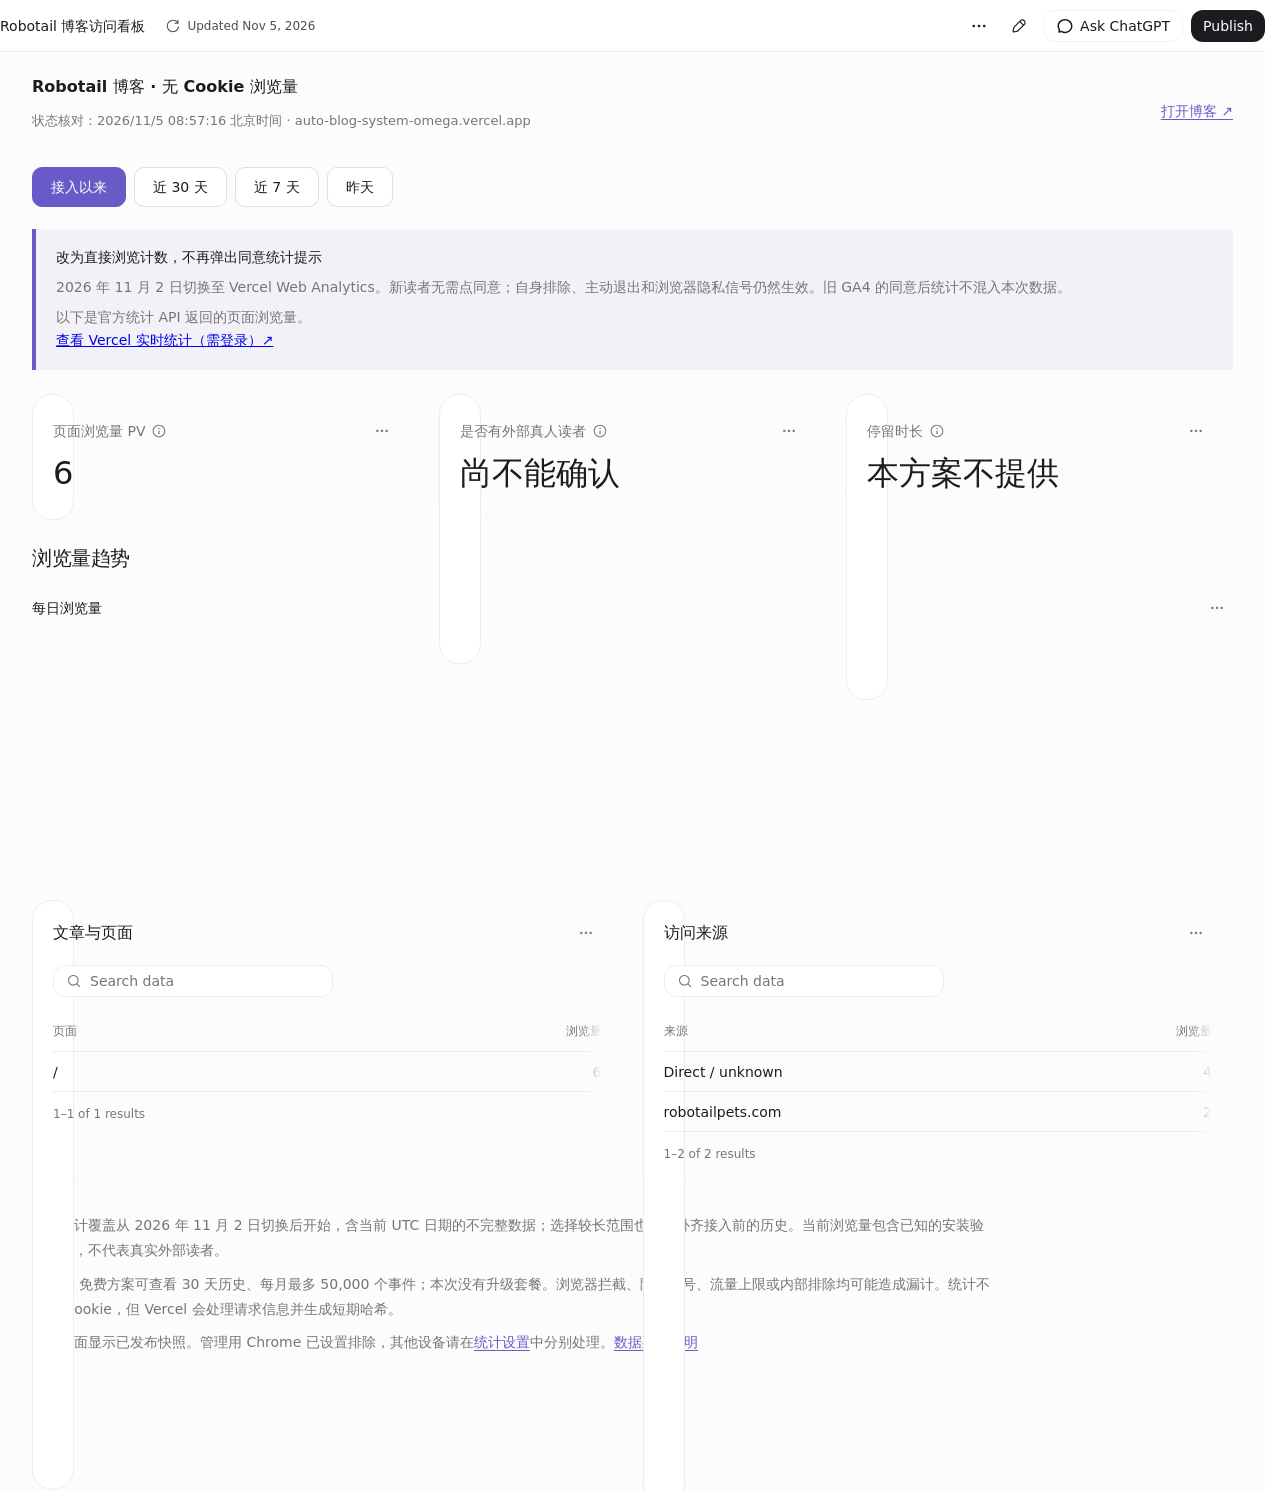
==== blog/index.html @ eb47a490 "Publish verified analytics snapshot 2026-11-05T00:57:15.234Z" ====
<!doctype html>
<html lang="en">
<head>
<meta charset="utf-8">
<meta name="viewport" content="width=device-width, initial-scale=1">
<meta name="color-scheme" content="light dark">
<meta name="theme-color" content="#ffffff">
<meta name="data-app-snapshot-sha256" content="d01bf45a636ee1456bf141c663b5e77d62a9e3965aaad9db0ea3564adedf25c8">
<meta name="data-app-runtime-sha256" content="b1771584910da746d0cf1b967a4889fee226053d841596104b457a04a2dd3d91">
<meta name="data-app-bootstrap" content="deferred-content-v1">
<meta name="data-app-build-layout" content="separate-data-v1">
<meta name="data-app-local-snapshot" content="snapshot.d01bf45a636ee1456bf141c663b5e77d62a9e3965aaad9db0ea3564adedf25c8.json">
<meta name="data-app-local-thread" content="01a0bdd3-f1a3-7913-9334-dcfb360528e8">
<title>Robotail 博客访问看板</title>
<link rel="icon" type="image/svg+xml" href="[data-uri]">
<style>:root{color-scheme:light dark;--adaptive-theme:1;--font-sans-default:-apple-system-body,ui-sans-serif,-apple-system,system-ui,"Segoe UI",Helvetica,"Apple Color Emoji",Arial,sans-serif,"Segoe UI Emoji","Segoe UI Symbol";--font-sans:var(--vscode-font-family,var(--font-sans-default));--background:var(--color-token-main-surface-primary,var(--color-background-surface,light-dark(#fff,#181818)));--surface:var(--color-background-elevated-secondary-opaque,light-dark(#fcfcfc,#212121));--surface-raised:var(--color-token-dropdown-background,light-dark(#fff,#282828));--muted:light-dark(#f7f7f7,#282828);--control:var(--color-background-control-opaque,light-dark(#fff,#212121));--control-hover:light-dark(#f2f2f2,#303030);--interaction-hover:var(--muted);--interaction-active:var(--control-hover);--text:var(--color-token-foreground,var(--color-text-foreground,light-dark(#1a1c1f,#fff)));--secondary:var(--color-token-description-foreground,light-dark(#767676,#afafaf));--border:var(--color-token-border,var(--color-border,light-dark(#ededed,#303030)));--border-strong:var(--color-border-heavy,light-dark(#dfdfdf,#414141));--accent:light-dark(#685bc7,#bdb2ff);--positive:var(--color-text-success,light-dark(#00a240,#40c977));--negative:var(--color-text-error,light-dark(#e02e2a,#ff6764));--chart-1:light-dark(#685bc7,#bdb2ff);--chart-2:light-dark(#924ff7,#ad7bf9);--chart-3:light-dark(#04b84c,#40c977);--chart-4:light-dark(#fb6a22,#ff8549);--chart-5:light-dark(#ff66ad,#ff8cc1);--chart-6:light-dark(#ffc300,#ffd240);--chart-7:light-dark(#fa423e,#ff6764);--chart-8:light-dark(#8f8f8f,#afafaf);--chart-neutral-fill:color-mix(in srgb,var(--text) 3%,var(--surface));--ranked-list-fill:color-mix(in srgb,var(--chart-1) 16%,var(--surface));--ranked-list-fill-hover:color-mix(in srgb,var(--chart-1) 24%,var(--surface));--movement-positive:color-mix(in srgb,var(--positive) 75%,var(--text));--movement-negative:color-mix(in srgb,var(--negative) 75%,var(--text));--movement-total:var(--secondary);--card-radius:16px;--data-card-radius:20px;--data-card-background:var(--background);--control-radius:12px;--mark-radius:8;--card-shadow:0 4px 12px rgb(0 0 0/1%);--shadow:0 8px 16px -4px rgb(0 0 0/12%)}:root:not([data-app-theme]),:root:is([data-app-theme="original"],[data-app-theme="codex-classic"]){--dashboard-background:light-dark(color-mix(in srgb,var(--background) 98.6%,var(--text)),var(--background))}
.dashboard-topbar-copy,.dashboard-topbar-actions,.dashboard-topbar-edit-controls{align-items:center;gap:10px;min-width:0;display:flex}.dashboard-topbar-copy{flex:auto}.dashboard-topbar-actions,.dashboard-topbar-edit-controls{flex:none}.dashboard-topbar-mode-controls{flex:none;align-items:center;gap:10px;display:flex}.dashboard-topbar-mode-controls [data-mode-action]{box-sizing:border-box;white-space:nowrap;transform-origin:100%}@media (width<=599px){.dashboard-topbar-mode-controls{grid-area:2/1/3/-1;justify-self:end}}.data-executive-summary{border-radius:var(--data-card-radius,var(--card-radius));background:0 0;border:0;min-width:0;overflow:visible}.data-executive-summary-heading{margin:0}.data-executive-summary-trigger{border-radius:var(--data-card-radius,var(--card-radius));width:100%;color:var(--text);cursor:pointer;font:inherit;text-align:left;background:0 0;border:0;justify-content:space-between;align-items:center;gap:16px;padding:12px 14px;display:flex}.data-executive-summary-trigger:hover{background:var(--interaction-hover,var(--control-hover))}.data-executive-summary-trigger:focus-visible{outline:2px solid var(--accent);outline-offset:-2px}.data-executive-summary-title-group{flex-wrap:wrap;flex:1;align-items:baseline;gap:10px;min-width:0;display:flex}.data-executive-summary-title{white-space:nowrap;flex:none;font-size:16px;font-weight:500;line-height:20px}.data-executive-summary-preview{min-width:0;color:color-mix(in srgb, var(--secondary) 68%, transparent);text-overflow:ellipsis;white-space:nowrap;flex:240px;font-size:14px;font-weight:400;line-height:20px;overflow:hidden}.data-executive-summary-toggle-icon{width:18px;height:18px;color:var(--secondary);flex:none;position:relative}.data-executive-summary-toggle-icon:before,.data-executive-summary-toggle-icon:after{content:"";background:currentColor;border-radius:999px;width:14px;height:1.5px;position:absolute;top:50%;left:50%;transform:translate(-50%,-50%)}.data-executive-summary-toggle-icon:after{transform:translate(-50%,-50%)rotate(90deg)}.data-executive-summary-trigger[aria-expanded=true] .data-executive-summary-toggle-icon:after{opacity:0}.data-executive-summary[data-open] .data-executive-summary-title{color:var(--secondary)}.data-executive-summary-panel{padding:0 0 18px}.data-executive-summary--inset{background:color-mix(in srgb, var(--text) 2%, transparent);overflow:hidden}.data-executive-summary--inset .data-executive-summary-trigger:hover{background:color-mix(in srgb, var(--text) 2%, transparent)}.data-executive-summary--inset .data-executive-summary-panel{padding:0 14px 18px}.data-executive-summary-content{grid-template-columns:minmax(0,1fr);gap:16px;width:100%;min-width:0;max-width:780px;padding-top:8px;display:grid}.data-executive-summary-content>:where(p,ul,ol){margin:0}.data-executive-summary-content .rich-narrative{min-width:0;margin:0}.data-executive-summary-content :is(.rich-narrative-content,.report-rich-editable)>p{margin:0}.data-executive-summary-content p{color:var(--text);font-size:16px;line-height:1.55}.data-executive-summary-content :is(strong,b,.markdown-bold){font-weight:600}.data-segmented-control{border:1px solid var(--border);border-radius:var(--control-radius);background:var(--control);align-items:stretch;min-width:0;max-width:100%;display:inline-flex;overflow:visible}.data-segmented-control[data-full-width]{width:100%;display:flex}.data-segmented-control-label{text-overflow:ellipsis;white-space:nowrap;min-width:0;overflow:hidden}.data-segmented-control[data-disabled]{opacity:var(--control-disabled-opacity,.58)}.data-segmented-control button{border:0;border-left:1px solid var(--border);min-width:0;min-height:30px;color:var(--secondary);cursor:pointer;font:inherit;white-space:nowrap;background:0 0;flex:0 auto;justify-content:center;align-items:center;padding:0 12px;font-size:14px;font-weight:400;line-height:20px;display:inline-flex;position:relative}.data-segmented-control button:first-child{border-radius:var(--control-radius) 0 0 var(--control-radius)}.data-segmented-control button:last-child{border-radius:0 var(--control-radius) var(--control-radius) 0}.data-segmented-control button:only-child{border-radius:var(--control-radius)}.data-segmented-control-tooltip{z-index:var(--layer-tooltip);position:absolute;bottom:calc(100% + 7px);left:50%;transform:translate(-50%,2px)}.data-segmented-control-button:hover .data-segmented-control-tooltip,.data-segmented-control-button:focus-visible .data-segmented-control-tooltip{opacity:1;transform:translate(-50%)}.data-segmented-control[data-size=default] button{min-height:calc(var(--data-control-height,32px) - 2px)}.data-segmented-control[data-full-width] button{flex:1 1 0}.data-segmented-control button:first-child{border-left:0}.data-segmented-control button:hover:not(:disabled){background:var(--interaction-hover,var(--control-hover));color:var(--text)}.data-segmented-control button:focus-visible{z-index:1;outline:2px solid var(--accent);outline-offset:-2px;position:relative}.data-segmented-control button[aria-pressed=true]{background:color-mix(in srgb, var(--text) 5%, transparent);color:var(--text)}.data-segmented-control button:disabled{cursor:default}@media (prefers-reduced-motion:reduce){.data-segmented-control button{transition:none}}.data-slider{--data-slider-control-height:var(--data-control-height,32px);--data-slider-control-padding:var(--space-3,12px);--data-slider-inline-gap:24px;--data-slider-inline-label-width:200px;align-content:start;gap:var(--field-label-gap,6px);min-width:0;color:var(--text);display:grid;container:data-slider/inline-size}.data-slider[data-layout=inline]{grid-template-columns:minmax(112px, var(--data-slider-inline-label-width)) minmax(0, 1fr);align-items:center;column-gap:var(--data-slider-inline-gap);row-gap:var(--field-label-gap,6px)}.data-slider[data-layout=inline]>.data-slider-label--outside{grid-area:1/1}.data-slider[data-layout=inline]>.data-slider-control{grid-area:1/2}.data-slider[data-layout=inline][data-label-placement=hidden]>.data-slider-control{grid-column:1/-1}.data-slider[data-disabled]{opacity:var(--control-disabled-opacity,.58)}.data-slider-label{min-width:0;color:var(--secondary);font-size:14px;font-weight:400;line-height:20px}.data-slider-label--outside{width:fit-content}.data-slider-label--inline{box-sizing:border-box;width:100%;min-height:var(--data-slider-control-height);pointer-events:none;text-overflow:ellipsis;white-space:nowrap;align-items:center;padding-inline:16px;display:flex;overflow:hidden}.data-slider[data-label-placement=inline]{gap:0}.data-slider[data-label-placement=inline] .data-slider-label--inline{z-index:5;inset-block:0;left:var(--data-slider-control-padding);width:auto;max-width:calc(100% - 96px);min-height:0;padding:0;position:absolute}.data-slider--range[data-center-inline-label] .data-slider-label--inline{left:var(--data-slider-midpoint);width:max-content;max-width:max(0px, calc(var(--data-slider-span) - 32px));text-align:center;justify-content:center;transform:translate(-50%)}.data-slider-label--hidden,.data-slider-visually-hidden{clip:rect(0 0 0 0);clip-path:inset(50%);white-space:nowrap;border:0;width:1px;height:1px;margin:-1px;padding:0;position:absolute;overflow:hidden}.data-slider-control{height:var(--data-slider-control-height);border:1px solid var(--border);border-radius:var(--control-radius);background:var(--surface);touch-action:none;min-width:0;transition:border-color .12s,box-shadow .12s;position:relative;overflow:visible}.data-slider-control:has(.data-slider-input:focus-visible){border-color:var(--control-focus-border,var(--border-strong));box-shadow:var(--control-focus-ring,0 0 0 1px var(--border-strong))}.data-slider-track{z-index:1;border-radius:inherit;pointer-events:none;position:absolute;inset:-1px;overflow:visible}.data-slider-selection{inset:0 calc(100% - var(--data-slider-end-position)) 0 var(--data-slider-start-position);border-radius:inherit;background:var(--muted);min-width:0;box-shadow:inset 0 0 0 1px color-mix(in srgb, var(--text) 9%, transparent), 0 1px 1px color-mix(in srgb, var(--text) 3%, transparent);transition:box-shadow .12s;position:absolute}.data-slider:not([data-disabled]) .data-slider-control:hover .data-slider-selection{box-shadow:inset 0 0 0 1px color-mix(in srgb, var(--text) 14%, transparent), 0 1px 1px color-mix(in srgb, var(--text) 3%, transparent)}.data-slider--single .data-slider-selection{min-width:min(16px,100%)}.data-slider-bound,.data-slider-value{z-index:5;color:var(--secondary);font-variant-numeric:tabular-nums;pointer-events:none;white-space:nowrap;font-size:12px;line-height:16px;position:absolute;top:50%;transform:translateY(-50%)}.data-slider-bound{transition:opacity .12s}.data-slider-bound--minimum{left:8px}.data-slider-bound--maximum{right:8px}.data-slider-bound[data-hidden]{opacity:0}.data-slider-value[data-placement=inside]{color:var(--text)}.data-slider-value--end{right:var(--data-slider-control-padding);color:var(--text);font-size:14px;line-height:20px;left:auto}.data-slider--range .data-slider-value{color:var(--text);font-size:14px;line-height:20px}.data-slider-handle{z-index:4;background:var(--secondary);opacity:.55;pointer-events:none;border-radius:999px;width:2px;height:18px;transition:opacity .12s;position:absolute;top:50%;transform:translate(-1px,-50%)}.data-slider-handle--lower{left:clamp(8px, calc(var(--data-slider-start) + 8px), calc(100% - 8px))}.data-slider-handle--upper{left:clamp(8px, calc(var(--data-slider-end) - 8px), calc(100% - 8px))}.data-slider--range[data-collapsed] .data-slider-handle{left:clamp(8px, var(--data-slider-start), calc(100% - 8px))}.data-slider:not([data-disabled]) .data-slider-control:hover .data-slider-handle{opacity:.8}.data-slider--single .data-slider-control:has(.data-slider-input:active) .data-slider-handle--upper,.data-slider--single .data-slider-control:has(.data-slider-input:focus-visible) .data-slider-handle--upper,.data-slider--range[data-active-thumb=lower] .data-slider-control:has(.data-slider-input--lower:active,.data-slider-input--lower:focus-visible) .data-slider-handle--lower,.data-slider--range[data-active-thumb=upper] .data-slider-control:has(.data-slider-input--upper:active,.data-slider-input--upper:focus-visible) .data-slider-handle--upper{opacity:1}.data-slider-input{appearance:none;cursor:ew-resize;opacity:0;touch-action:none;background:0 0;border:0;outline:0;width:100%;height:100%;margin:0;position:absolute;inset:0}.data-slider-input:disabled{cursor:default}.data-slider-input--single{z-index:6}.data-slider--range .data-slider-input{z-index:6;pointer-events:none}.data-slider--range[data-active-thumb=lower] .data-slider-input--lower,.data-slider--range[data-active-thumb=upper] .data-slider-input--upper{z-index:7}.data-slider-input::-webkit-slider-runnable-track{height:var(--data-slider-control-height);background:0 0}.data-slider-input::-webkit-slider-thumb{width:20px;height:var(--data-slider-control-height);appearance:none;cursor:ew-resize;background:0 0;border:0;margin-top:0}.data-slider--range .data-slider-input::-webkit-slider-thumb{pointer-events:auto}.data-slider-input::-moz-range-track{height:var(--data-slider-control-height);background:0 0}.data-slider-input::-moz-range-thumb{width:20px;height:var(--data-slider-control-height);cursor:ew-resize;background:0 0;border:0}.data-slider--range .data-slider-input::-moz-range-thumb{pointer-events:auto}@media (pointer:coarse){.data-slider-input::-webkit-slider-thumb{width:44px}.data-slider-input::-moz-range-thumb{width:44px}}@container data-slider (width<=520px){.data-slider[data-layout=inline]>.data-slider-label--outside,.data-slider[data-layout=inline]>.data-slider-control{grid-column:1/-1}.data-slider[data-layout=inline]>.data-slider-label--outside{grid-row:1}.data-slider[data-layout=inline]>.data-slider-control{grid-row:2}}@media (prefers-reduced-motion:reduce){.data-slider-control,.data-slider-bound,.data-slider-handle{transition:none}}.data-switch{min-height:32px;color:var(--text);cursor:pointer;font:inherit;text-align:left;background:0 0;border:0;justify-content:space-between;align-items:center;gap:12px;padding:0;font-size:14px;font-weight:400;display:inline-flex}.data-switch[data-full-width]{width:100%}.data-switch-track{background:var(--border-strong);border-radius:999px;flex:none;width:34px;height:20px;transition:background .16s;position:relative}.data-switch-track:after{background:var(--surface-raised);content:"";border-radius:50%;width:16px;height:16px;transition:transform .16s;position:absolute;top:2px;left:2px}.data-switch[aria-checked=true] .data-switch-track{background:var(--accent)}.data-switch[aria-checked=true] .data-switch-track:after{transform:translate(14px)}.data-switch:focus-visible{outline:2px solid var(--accent);outline-offset:2px}.data-switch:disabled{cursor:default;opacity:var(--control-disabled-opacity,.58)}@media (prefers-reduced-motion:reduce){.data-switch-track,.data-switch-track:after{transition:none}}.data-switch[data-size=compact]{color:var(--secondary);font:inherit;border-radius:var(--control-radius);cursor:pointer;white-space:nowrap;background:0 0;border:0;align-items:center;gap:8px;padding:6px 8px;font-size:14px;display:inline-flex}.data-switch[data-size=compact]:hover{background:var(--interaction-hover);color:var(--text)}.data-switch[data-size=compact] .data-switch-track{background:var(--border-strong);border-radius:10px;width:28px;height:16px;transition:background .12s;position:relative}.data-switch[data-size=compact] .data-switch-track:after{content:"";background:var(--surface);border-radius:50%;width:12px;height:12px;transition:transform .12s;position:absolute;top:2px;left:2px}.data-switch[data-size=compact][aria-checked=true] .data-switch-track{background:var(--text)}.data-switch[data-size=compact][aria-checked=true] .data-switch-track:after{transform:translate(12px)}.form-checkbox{align-items:center;gap:var(--space-2);cursor:pointer;display:inline-flex}.form-checkbox-control{flex:0 0 var(--space-5);width:var(--space-5);height:var(--space-5);display:inline-flex;position:relative}.form-checkbox-control input{appearance:none;z-index:1;border-radius:var(--radius-xs);width:100%;height:100%;cursor:inherit;background:0 0;border:0;margin:0;position:absolute;inset:0}.form-checkbox-control>:not(input){pointer-events:none;position:absolute;inset:0}.form-checkbox-control [data-dashboard-icon=checkboxUnchecked]{color:var(--border-strong)}.form-checkbox-control [data-dashboard-icon=checkboxChecked]{color:var(--text);opacity:0}.form-checkbox-control input:checked~[data-dashboard-icon=checkboxUnchecked]{opacity:0}.form-checkbox-control input:checked~[data-dashboard-icon=checkboxChecked]{opacity:1}.form-checkbox-control input:focus-visible{outline:2px solid var(--accent);outline-offset:3px}.form-checkbox:has(input:disabled){opacity:.5;cursor:not-allowed}.section-navigator{z-index:20;padding:6px;position:fixed;top:50%;left:12px;transform:translateY(-50%)}.section-navigator:not([data-placement=inline])[data-fits-gutter=false]{visibility:hidden;pointer-events:none}.section-navigator-trigger{border-radius:var(--radius-md);color:var(--secondary);font:inherit;cursor:pointer;background:0 0;border:0;align-items:center;margin:0;padding:8px 6px;display:flex}.section-navigator-trigger:focus-visible{outline:2px solid var(--accent);outline-offset:2px}.section-navigator-rail{flex-direction:column;align-items:flex-start;width:28px;display:flex}.section-navigator-rail>span{align-items:center;height:12px;display:flex}.section-navigator-rail i{background:var(--secondary);opacity:.5;border-radius:999px;width:9px;height:3px;display:block}.section-navigator-rail i[data-active]{background:var(--text);opacity:1;width:14px}.section-navigator-label{display:none}.section-navigator-menu{opacity:0;visibility:hidden;pointer-events:none;gap:2px;width:max-content;max-width:calc(100vw - 24px);max-height:min(440px,80vh);transition:opacity .1s,transform .1s,visibility .1s;position:absolute;top:50%;left:0;overflow-y:auto;transform:translate(-4px,-50%)}.section-navigator[data-open] .section-navigator-menu{opacity:1;visibility:visible;pointer-events:auto;transform:translateY(-50%)}.section-navigator-menu .menu-item{min-height:28px;padding-block:4px;font-size:12px;font-weight:500}.section-navigator-menu .menu-item-label{text-overflow:ellipsis;white-space:nowrap;overflow:hidden}.section-navigator-menu .menu-item[aria-current]{background:var(--control);color:var(--text)}.section-navigator-menu .menu-item:not([aria-current]){color:var(--secondary)}.section-navigator[data-placement=inline]{margin-bottom:12px;position:relative;top:auto;left:auto;transform:none}.section-navigator[data-placement=inline] .section-navigator-label{display:inline}.section-navigator[data-placement=inline] .section-navigator-trigger{background:var(--control);border:1px solid var(--border);padding:8px 12px}.section-navigator[data-placement=inline] .section-navigator-menu{top:100%;transform:translateY(-4px)}.section-navigator[data-placement=inline][data-open] .section-navigator-menu{transform:none}@media (width<=1080px){.section-navigator:not([data-placement=inline]){display:none}}@media (prefers-reduced-motion:reduce){.section-navigator-menu{transition:none}}.bar-family-list-row,.bar-family-grouped-bar,.bar-family-bullet-row{width:100%;font:inherit;text-align:left;cursor:default;background:0 0;border:0;padding:0;position:relative}.experimental-bar-chart{min-width:0;position:relative}.bar-family-list{gap:var(--bar-family-row-gap,13px);padding:8px 0;display:grid}.bar-family-list[data-label-position=summary],.bar-family-range{padding:0}.bar-family-list-row{min-width:0;color:var(--text);gap:6px;transition:opacity .16s;display:grid}.bar-family-list[data-interacting] .bar-family-list-row:not([data-active]){opacity:.38}.bar-family-list-row:focus-visible,.bar-family-bullet-row:focus-visible{outline:2px solid var(--accent);outline-offset:4px;border-radius:6px}.bar-family-list-copy{font-size:var(--bar-family-font-size,14px);justify-content:space-between;align-items:baseline;gap:12px;line-height:1.2;display:flex}.bar-family-list-copy>span{text-overflow:ellipsis;white-space:nowrap;min-width:0;overflow:hidden}.bar-family-list-copy strong{font-size:inherit;flex:none;font-weight:650}.bar-family-list-track{min-width:0;height:var(--bar-family-thickness,12px);border-radius:var(--bar-family-radius,999px);background:0 0;display:block;overflow:hidden}.bar-family-list-row[data-track] .bar-family-list-track{background:var(--bar-family-track-color)}.bar-family-list-track>span{border-radius:inherit;height:100%;transition:width .18s;display:block}.bar-family-list-row[data-track] .bar-family-list-track[data-segments]{grid-template-columns:repeat(var(--progress-segments), minmax(0, 1fr));background:0 0;gap:3px;display:grid}.bar-family-list-track[data-segments]>span{background:color-mix(in srgb, var(--progress-color) 14%, var(--surface))}.bar-family-list-track[data-segments]>span[data-active]{background:var(--progress-color)}.bar-family-progress-summary{flex-wrap:wrap;gap:4px 8px}.bar-family-progress-summary strong{letter-spacing:-.035em;font-size:20px;font-weight:560;line-height:24px}.bar-family-progress-summary>span{color:var(--secondary);white-space:normal;overflow-wrap:normal}.bar-family-range-track{background:var(--border-strong);border-radius:999px;height:3px;position:relative}.bar-family-range-track i{border:2px solid var(--surface);background:var(--bar-family-range-color,var(--text));width:8px;height:8px;box-shadow:0 0 0 1px var(--border-strong);border-radius:50%;position:absolute;top:50%;transform:translate(-50%,-50%)}.bar-family-range .bar-family-list-row{align-content:center;min-height:28px}.bar-family-range .bar-family-list-row:is(:hover,:focus-visible) .bar-family-range-track{background:var(--secondary)}.bar-family-range .bar-family-list-row:is(:hover,:focus-visible) .bar-family-range-track i{box-shadow:0 0 0 2px var(--bar-family-range-color,var(--text))}.bar-family-range-bounds{color:var(--secondary);font-variant-numeric:tabular-nums;font-size:10px}.bar-family-list-row:hover .bar-family-list-track>span,.bar-family-list-row:focus-visible .bar-family-list-track>span{filter:saturate(1.12)brightness(.92)}.bar-family-list--rankedList .bar-family-list-copy{z-index:2;height:var(--bar-family-thickness,32px);color:var(--text);align-items:center;position:absolute;top:0;left:12px;right:12px}.bar-family-list--rankedList .bar-family-list-row{gap:0}.bar-family-list[data-label-position=above] .bar-family-list-row{gap:7px}.bar-family-list[data-label-position=above] .bar-family-list-value{font-size:var(--bar-family-font-size,14px);align-items:baseline;gap:4px;line-height:1;display:flex}.bar-family-list[data-label-position=above] .bar-family-list-value strong{letter-spacing:-.02em;font-size:28px;font-weight:500}.bar-family-list[data-label-position=above] .bar-family-list-track>span{align-items:center;padding-inline:10px;display:flex}.bar-family-list[data-label-position=above] .bar-family-list-track b{font-size:var(--bar-family-font-size,14px);text-overflow:ellipsis;white-space:nowrap;font-weight:500;overflow:hidden}.bar-family-list-toggle{color:var(--secondary);font:inherit;cursor:pointer;background:0 0;border:0;border-radius:8px;justify-self:start;padding:5px 9px;font-size:13px;font-weight:600}.bar-family-list-toggle:hover{background:color-mix(in srgb, var(--text) 6%, transparent);color:var(--text)}.bar-family-list-toggle:focus-visible{outline:2px solid var(--accent);outline-offset:2px}.bar-family-grouped-list{gap:var(--bar-family-group-gap,15px);display:grid}.bar-family-grouped-row{gap:6px;display:grid}.bar-family-grouped-label{color:var(--text);font-size:14px;font-weight:500}.bar-family-grouped-pair{gap:4px;display:grid}.bar-family-grouped-bar{grid-template-columns:minmax(0, 1fr) var(--bar-family-value-width,4ch);min-height:max(22px, var(--bar-family-thickness,10px));color:inherit;align-items:center;gap:12px;transition:opacity .16s;display:grid}.bar-family-grouped-list[data-interacting] .bar-family-grouped-bar:not([data-active]){opacity:.38}.bar-family-grouped-bar:hover .bar-family-grouped-track>span,.bar-family-grouped-bar:focus-visible .bar-family-grouped-track>span{filter:saturate(1.08)brightness(.96)}.bar-family-grouped-bar:focus-visible{outline:2px solid var(--accent);outline-offset:3px;border-radius:4px}.bar-family-grouped-track{min-width:0;height:var(--bar-family-thickness,10px);border-radius:var(--bar-family-radius,5px);display:block;overflow:hidden}.bar-family-grouped-value{text-align:end;min-width:4ch;color:var(--text);font-variant-numeric:tabular-nums;font-size:14px;font-weight:600;line-height:22px}.bar-family-grouped-track>span{border-radius:inherit;height:100%;display:block}.bar-family-grouped-list>.chart-legend{justify-content:flex-start;margin:0}.experimental-bar-plot{width:100%;height:100%;min-height:0}.experimental-bar-chart[data-axis-label=true]{grid-template-rows:minmax(0,1fr) 18px;gap:4px;display:grid}.experimental-bar-axis-label{color:var(--secondary);text-align:center;font-size:11px;line-height:18px}.bar-family-segmented{gap:18px;padding:8px 0;display:grid;position:relative;container:composition/inline-size}.bar-family-segmented :is(.bar-family-segment,.bar-family-segment-callouts>div,.bar-family-segment-labels>div,.bar-family-segment-annotations>div,tbody>tr){transition:opacity .12s}.bar-family-segmented[data-interacting] :is(.bar-family-segment,.bar-family-segment-callouts>div,.bar-family-segment-labels>div,.bar-family-segment-annotations>div,tbody>tr):not([data-active]){opacity:.38}.bar-family-segment[data-active]{box-shadow:inset 0 0 0 1px color-mix(in srgb, var(--text) 24%, transparent)}@media (prefers-reduced-motion:reduce){.bar-family-segmented *{transition:none}}.bar-family-comparison-table{max-width:100%;display:none;overflow-x:auto}.bar-family-comparison-table table{border-collapse:collapse;width:100%;font-size:13px}.bar-family-comparison-table :is(th,td){border-bottom:1px solid var(--border);text-align:right;font-variant-numeric:tabular-nums;padding:10px 4px}.bar-family-comparison-table th{font-weight:500}.bar-family-comparison-table th:first-child{text-align:left}.bar-family-comparison-table thead,.bar-family-period-label{color:var(--secondary);font-size:12px}.bar-family-segmented[data-callouts-fit=false]>.bar-family-segment-callouts{visibility:hidden;pointer-events:none;top:0;position:absolute;inset-inline:0}.bar-family-segmented[data-callouts-fit=false]>.bar-family-comparison-table{display:block}.bar-family-segmented-track{width:100%;height:var(--bar-family-thickness,28px);border-radius:var(--bar-family-radius,999px);background:color-mix(in srgb, var(--text) 7%, transparent);display:flex;overflow:visible}.bar-family-segment{border:0;border-right:var(--bar-family-segment-gap,2px) solid var(--surface);color:#fff;min-width:2px;font:inherit;font-size:var(--bar-family-font-size,14px);cursor:default;padding:0;font-weight:650;position:relative;overflow:visible}.bar-family-segment:first-child{border-radius:var(--bar-family-radius,999px) 0 0 var(--bar-family-radius,999px)}.bar-family-segment:last-child{border-radius:0 var(--bar-family-radius,999px) var(--bar-family-radius,999px) 0;border-right:0}.bar-family-segment:only-child,.bar-family-segmented[data-rounded-segments] .bar-family-segment{border-radius:var(--bar-family-radius,999px)}.bar-family-segment:hover,.bar-family-segment:focus-visible{z-index:2}.bar-family-segment:focus-visible{outline:2px solid var(--accent);outline-offset:3px}.bar-family-segment-annotations{grid-template-columns:repeat(2,minmax(0,1fr));gap:0 24px;display:grid}@container composition (width<=560px){.bar-family-segment-annotations{grid-template-columns:minmax(0,1fr)}}.bar-family-segment-annotations>div{border-bottom:1px solid var(--border);font-size:var(--bar-family-font-size,14px);grid-template-columns:8px minmax(0,1fr) auto;align-items:center;gap:9px;padding:10px 0;display:grid}.bar-family-segment-key{border-radius:50%;width:8px;height:8px}.bar-family-segment-annotations strong,.bar-family-segment-annotations small{display:block}.bar-family-segment-annotations strong{font-size:inherit;font-weight:580}.bar-family-segment-annotations small{color:var(--secondary);font-size:inherit;margin-top:3px;line-height:1.25}.bar-family-segment-annotations b{font-size:inherit;font-weight:650}.bar-family-segment-callouts{color:var(--text);font-size:var(--bar-family-font-size,14px);align-items:end;gap:0;display:grid}.bar-family-segment-callouts>div{min-width:0;padding-right:12px}.bar-family-segment-callouts[data-align=right]>div{text-align:right;padding-left:12px;padding-right:0}.bar-family-segment-callouts[data-align=right] span i{margin-left:8px;margin-right:0}.bar-family-segment-callouts strong,.bar-family-segment-callouts span{font-size:inherit;line-height:1.3;display:block}.bar-family-segment-callouts strong{text-overflow:ellipsis;white-space:nowrap;font-weight:500;overflow:hidden}.bar-family-segment-callouts span{white-space:nowrap;margin-top:5px;font-weight:400}.bar-family-segment-callouts span b{font-size:18px;font-weight:500}.bar-family-segment-callouts span i{background:color-mix(in srgb, var(--text) 18%, transparent);vertical-align:-3px;width:1px;height:16px;margin-right:8px;display:inline-block}.bar-family-segment-callouts small{color:var(--secondary);font-size:inherit;margin-left:7px;font-weight:450}.bar-family-segment-callouts[data-position=bottom]{color:color-mix(in srgb, var(--secondary) 72%, transparent);align-items:start}.bar-family-segment-callouts[data-position=bottom] span{margin-top:0}.bar-family-segment-callouts[data-position=bottom] small{color:inherit}.bar-family-segment-callouts[data-position=bottom] strong{margin-top:5px;font-weight:500}.bar-family-segmented:has(.bar-family-segment-callouts){gap:10px}.bar-family-segmented:has(.bar-family-segment-callouts) .bar-family-segmented-track+.bar-family-segmented-track{margin-top:2px}.bar-family-segment-labels{color:var(--text);font-size:var(--bar-family-font-size,14px);gap:0;display:grid}.bar-family-segment-labels>div{text-align:center;justify-items:center;gap:3px;min-width:0;display:grid}.bar-family-segment-labels>div:first-child{text-align:left;justify-items:start}.bar-family-segment-labels>div:last-child{text-align:right;justify-items:end}.bar-family-segment-labels strong{font-size:inherit;font-weight:500;line-height:1.25}.bar-family-segment-labels span{color:var(--secondary);font-size:inherit;line-height:1.25}.bar-family-bullets{gap:var(--bar-family-row-gap,18px);padding:8px 0;display:grid}.bar-family-bullet-row{color:var(--text);gap:7px;display:grid}.bar-family-bullet-track{height:var(--bar-family-thickness,18px);background:color-mix(in srgb, var(--text) 7%, transparent);border-radius:999px;display:block;position:relative}.bar-family-bullet-value,.bar-family-bullet-projection{border-radius:inherit;position:absolute;top:0;bottom:0;left:0}.bar-family-bullet-projection{opacity:.28}.bar-family-bullet-track i{background:var(--text);border-radius:2px;width:2px;position:absolute;top:-4px;bottom:-4px;transform:translate(-1px)}.bar-family-bullet-row:hover .bar-family-bullet-value,.bar-family-bullet-row:focus-visible .bar-family-bullet-value{filter:saturate(1.08)brightness(.96)}@media (width<=520px){.bar-family-segment-annotations{grid-template-columns:1fr}}@media (prefers-reduced-motion:reduce){.bar-family-list-track>span{transition:none}}:root{--spacing:.25rem;--space-1:var(--spacing);--space-2:calc(var(--spacing) * 2);--space-3:calc(var(--spacing) * 3);--space-4:calc(var(--spacing) * 4);--space-5:calc(var(--spacing) * 5);--space-6:calc(var(--spacing) * 6);--data-card-gap:20px;--data-metric-gap:12px;--data-section-gap:40px;--data-section-content-gap:20px;--data-after-metrics-gap:32px;--radius-2xs:2px;--radius-xs:4px;--radius-sm:6px;--radius-md:8px;--radius-lg:10px;--radius-xl:12px;--radius-2xl:16px;--radius-3xl:20px;--radius-4xl:24px;--radius-full:9999px;--shadow-sm:0 1px 2px -1px #00000014;--shadow-md:0 2px 4px -1px #00000014;--shadow-lg:0 4px 8px -2px #0000001a;--shadow-xl:0 8px 16px -4px #0000001f;--shadow-2xl:0 16px 32px -8px #00000030;--shadow-hairline:0 0 0 .5px color-mix(in srgb, var(--text) 14%, transparent);--text-xs-size:12px;--text-xs-line:16px;--text-sm-size:14px;--text-sm-line:20px;--text-md-size:16px;--text-md-line:24px;--text-lg-size:18px;--text-lg-line:28px;--text-xl-size:20px;--text-xl-line:28px;--text-title-2-tracking:normal;--text-title-3-tracking:normal;--text-large-title-tracking:normal;--inverse-surface:var(--color-background-primary-solid,#111);--inverse-surface-hover:var(--color-background-primary-solid-hover,#000);--inverse-text:var(--color-text-primary-solid,#fff);--danger-surface:var(--color-background-danger-solid,var(--negative));--danger-text:var(--color-text-danger-solid,#fff);--radius-small:var(--radius-md,8px);--layer-header:30;--layer-tooltip:50;--tooltip-delay:.6s;--layer-drag:1000;--layer-tooltip-portal:1100;--motion-duration-fast:.15s;--motion-duration-standard:.3s;--motion-duration-segmented:.3s;--motion-easing-emphasized:cubic-bezier(.23, 1, .32, 1);--motion-easing-segmented:cubic-bezier(.23, 1, .32, 1);--motion-easing-out-quint:cubic-bezier(.23, 1, .32, 1);--block-drag-activation-distance:6;--block-drag-lift:-5px;--block-drag-scale:1.015;--block-drag-preview-opacity:.97;--block-drag-source-opacity:.24;--block-drag-max-tilt:1.5;--block-drag-velocity-smoothing:.18;--block-drag-direction-dead-zone:.04;--block-drag-rotation-duration:.1s;--block-drag-reorder-duration:.22s;--block-drag-drop-duration:.22s;--block-drag-reorder-easing:var(--motion-easing-emphasized);--block-drag-insertion-hysteresis:10;--block-drag-scroll-edge:56;--block-drag-scroll-speed:18;--block-layout-min-metric-span:2;--block-layout-min-chart-span:3;--block-layout-min-custom-span:3;--block-layout-min-table-span:3;--block-layout-min-block-span:3;--block-layout-max-row-items:6;--block-layout-row-insertion-zone:40;--block-layout-row-attraction:8;--block-layout-row-hover-delay:.45s;--block-layout-touch-row-hover-delay:.65s;--block-layout-row-gap:0px;--block-layout-auto-resize:1;--dashboard-frosted-background:color-mix(in srgb, var(--background) 95%, transparent);--dashboard-frosted-blur:14px;--data-app-dashboard-content-width:1440px;--data-app-dashboard-wide-content-width:var(--data-app-dashboard-content-width);--data-app-report-evidence-width:748px;--data-app-report-prose-width:748px;--data-app-dashboard-gutter:32px;--data-app-report-gutter:36px;--data-app-dashboard-mobile-gutter:16px;--data-app-report-mobile-gutter:20px;--report-comparison-fill:var(--lightningcss-light,#d4d4d4)var(--lightningcss-dark,#929292);--dashboard-content-max-width:calc(var(--data-app-dashboard-content-width) + 2 * var(--data-app-dashboard-gutter));--dashboard-content-gutter:var(--data-app-dashboard-gutter);--dashboard-content-mobile-gutter:var(--data-app-dashboard-mobile-gutter);font-family:var(--font-sans);font-synthesis:none;text-rendering:optimizelegibility;-webkit-font-smoothing:antialiased}.source-section{gap:var(--space-6);padding:var(--space-6);display:grid}.source-definition{padding:var(--space-4);border-radius:var(--radius-xl);background:var(--muted)}.source-definition h3{margin:3px 0 7px;font-size:16px}.source-definition>p:last-child{color:var(--secondary);margin:0;font-size:14px;line-height:1.55}.source-label,.source-metadata dt{color:var(--secondary);letter-spacing:0;text-transform:none;margin:0;font-size:14px;line-height:24px}.source-value{overflow-wrap:anywhere;color:var(--secondary);margin:0;font-size:12px}.source-metadata{grid-template-columns:repeat(2,minmax(0,1fr));gap:8px;margin:0;display:grid}.source-metadata div{min-width:0}.source-metadata dd{overflow-wrap:anywhere;color:var(--text);margin:8px 0 0;font-size:14px;line-height:1.6}.source-group{gap:8px;display:grid}.source-copy{color:var(--secondary);margin:0;font-size:14px;line-height:1.55}.source-pills{flex-wrap:wrap;gap:7px;display:flex}.source-pill{border:1px solid var(--border);border-radius:999px;align-items:center;gap:6px;min-width:0;padding:6px 9px;font-size:12px;display:inline-flex}.source-pill[href]{color:var(--text);text-decoration:none}.source-pill[href]:hover{border-color:var(--accent);color:var(--accent)}.source-pill span{overflow-wrap:anywhere}.source-definitions{border-collapse:collapse;width:100%}.source-definitions :is(th,td){border-bottom:1px solid color-mix(in srgb, var(--text) 5%, transparent);color:var(--text);text-align:left;vertical-align:top;padding:8px 0;font-size:14px;line-height:1.6}.source-definitions tr:first-child :is(th,td){border-top:1px solid color-mix(in srgb, var(--text) 5%, transparent)}.source-definitions th{width:136px;padding-right:16px;font-weight:500}.source-definition-formula{overflow-wrap:anywhere;color:var(--secondary);margin-top:5px;font-family:ui-monospace,SFMono-Regular,Menlo,Consolas,monospace;font-size:12px;line-height:1.55;display:block}.source-definition-variable{margin-top:2px;font-weight:400}.source-definition-lineage{overflow-wrap:anywhere;color:var(--secondary);margin-top:4px;font-size:12px;line-height:1.55;display:block}.source-caveats{border-top:1px solid color-mix(in srgb, var(--text) 5%, transparent);margin:0;padding:0;list-style:none;display:grid}.source-caveats li{border-bottom:1px solid color-mix(in srgb, var(--text) 5%, transparent);min-width:0;color:var(--text);padding:8px 0;font-size:14px;line-height:1.6}.source-list{gap:2px;margin:0 -8px;display:grid}.source-row{min-width:0;color:var(--text);border-radius:8px;grid-template-columns:17px minmax(0,1fr) auto;align-items:center;gap:10px;padding:9px 8px;font-size:14px;line-height:20px;text-decoration:none;display:grid}.source-row-icon{color:var(--secondary);align-self:start;margin-top:2px}.source-row-copy{gap:1px;min-width:0;display:grid}.source-row-title{overflow-wrap:anywhere;white-space:normal;min-width:0}.source-trust,.source-usage-note{overflow-wrap:anywhere;color:var(--secondary);font-family:var(--font-sans,inherit);white-space:normal;font-size:12px;line-height:20px}.source-row-external{color:var(--secondary);opacity:0;transition:opacity .12s}.source-row[href]:is(:hover,:focus-visible){background:color-mix(in srgb, var(--text) 5%, transparent)}.source-row[href]:is(:hover,:focus-visible) .source-row-external{opacity:1}.source-section .source-evidence{color:var(--text);font-size:14px;line-height:1.55}.source-trace{gap:0;margin:2px 0 0;padding:0;list-style:none;display:grid}.source-trace-step{grid-template-columns:30px minmax(0,1fr);gap:13px;padding:0 0 22px;display:grid;position:relative}.source-trace-step:not(:last-child):after{background:var(--border);content:"";width:1px;position:absolute;top:30px;bottom:3px;left:14px}.source-trace-marker{border:1px solid var(--border);background:var(--surface);width:29px;height:29px;color:var(--secondary);border-radius:50%;place-items:center;font-size:12px;display:grid}.source-trace-copy{min-width:0;padding-top:4px}.source-trace-copy>strong{color:var(--text);font-size:14px;line-height:1.45;display:block}.source-trace-copy>p{color:var(--text);overflow-wrap:anywhere;margin:6px 0 0;font-size:14px;line-height:1.6}.source-trace-copy .source-pills{margin-top:10px}.sql-viewer{border:1px solid var(--border);background:var(--muted);border-radius:12px;overflow:hidden}.sql-toolbar{border-bottom:1px solid var(--border);justify-content:space-between;align-items:center;gap:12px;min-height:46px;padding:6px 10px 6px 14px;display:flex}.sql-toolbar-actions{align-items:center;gap:2px;display:flex}.sql-source-links{flex-wrap:wrap;gap:8px;min-width:0;display:flex}.sql-source-links a{color:var(--secondary);align-items:center;gap:5px;font-size:12px;text-decoration:none;display:inline-flex}.sql-source-links a:hover{color:var(--text)}.sql-copy-button{min-height:30px;color:var(--secondary);background:0 0;border:0;border-radius:7px;flex:none;align-items:center;gap:5px;padding:5px 8px;font-size:12px;display:inline-flex}.sql-copy-button:hover{background:var(--interaction-hover);color:var(--text)}.sql{white-space:pre;min-height:120px;max-height:calc(100dvh - 250px);margin:0;padding:12px 0;font-family:ui-monospace,SFMono-Regular,Menlo,Monaco,Consolas,monospace;font-size:12px;line-height:1.7;overflow:auto}.sql :is(code,span){font-family:inherit}.sql-line{grid-template-columns:38px minmax(0,1fr);padding-right:14px;display:grid}.sql-line-number{color:var(--secondary);text-align:right;user-select:none;padding-right:10px}.sql-line-content{overflow-wrap:anywhere;white-space:pre-wrap}.sql code{min-width:0;display:block}.sql-keyword{color:var(--accent)}.sql-string{color:var(--positive)}.dialog.chart-export-dialog{--control-radius:var(--radius-xl);background:var(--background);width:100vw;max-width:none;height:100dvh;max-height:none;box-shadow:none;border:0;border-radius:0;flex-direction:column;display:flex;top:0;left:0;overflow:hidden;transform:none}.chart-export-dialog .dialog-header:focus{outline:none}.chart-export-dialog>.dialog-header,.chart-export-footer{flex-shrink:0}.chart-export-dialog>.dialog-header{min-height:52px;padding:0 var(--data-app-dashboard-gutter);border-bottom:var(--hairline,1px) solid var(--color-border-light,var(--border))}.chart-export-dialog .dialog-content{flex-direction:column;flex:auto;min-height:0;padding:0;display:flex;overflow:hidden}.chart-export-layout{flex:auto;grid-template-columns:minmax(0,1fr) minmax(260px,320px);min-height:0;display:grid;overflow:hidden}.chart-export-main{flex-direction:column;min-width:0;min-height:0;padding:0 0 20px;display:flex}.chart-export-stage{background:var(--background);flex:auto;justify-content:safe center;align-items:safe center;min-width:0;min-height:0;padding:28px;display:flex;overflow:auto}.chart-export-preset-description{color:var(--secondary);text-align:center;margin:0;font-size:12px;line-height:18px}.chart-export-preview-frame{flex-shrink:0;position:relative}.chart-export-preview{box-sizing:content-box;transform-origin:0 0;border:1px solid var(--color-border-light,var(--border));border-radius:var(--radius-3xl);position:absolute;inset:0 auto auto 0}.chart-export-preview-clip{border-radius:inherit;width:100%;height:100%;overflow:hidden}.chart-export-preview-clip[data-transparent=true]{background-color:var(--surface);background-image:conic-gradient(color-mix(in srgb, var(--text) 8%, transparent) 25%, transparent 0 50%, color-mix(in srgb, var(--text) 8%, transparent) 0 75%, transparent 0);background-size:16px 16px}.chart-export-artwork[data-transparent=true]{background:0 0}.chart-export-artwork{box-sizing:border-box;background:var(--surface);color:var(--text);font-family:var(--font-sans);pointer-events:none;border:0;border-radius:0;flex-direction:column;gap:12px;padding:20px;display:flex;position:relative;overflow:hidden}.chart-export-heading{flex-shrink:0}.chart-export-heading h2{font:500 16px/24px var(--font-sans);color:var(--text);margin:0}.chart-export-heading p{font:400 14px/20px var(--font-sans);color:var(--secondary);margin:0}.chart-export-heading h2+p{margin-top:4px}.chart-export-provenance p{margin:0}.chart-export-provenance p+p{margin-top:2px}.chart-export-provenance{font:400 12px/18px var(--font-sans);color:var(--secondary);overflow-wrap:anywhere;flex-shrink:0;margin:0}.chart-export-plot{flex:auto;min-height:100px}.chart-export-plot>.chart-layout{height:auto}.chart-export-plot .chart-frame{flex:none}.chart-export-plot .chart-layout--legend-right{flex-direction:column;display:flex}.chart-export-plot .chart-legend{max-height:none;overflow:visible;mask-image:none}.chart-export-plot .chart-legend li[data-collapsed]{visibility:visible}.chart-export-plot .chart-legend-toggle{display:none}.chart-export-resize{border-radius:var(--radius-md);width:28px;height:28px;color:var(--border-strong);cursor:nwse-resize;touch-action:none;background:0 0;border:0;place-items:center;padding:0;display:grid;position:absolute;bottom:-12px;right:-12px}.chart-export-resize:after{content:"";box-sizing:border-box;border-radius:var(--radius-full);clip-path:inset(50% 0 0 50%);pointer-events:none;border:2px solid;width:24px;height:24px;position:absolute;top:-3px;left:-3px}.chart-export-resize:hover{color:var(--secondary)}.chart-export-resize:focus-visible{outline:2px solid var(--accent);outline-offset:2px}.chart-export-size-controls{flex-direction:column;flex:none;align-items:center;gap:14px;padding:20px 20px 0;display:flex}.chart-export-presets{flex-wrap:wrap;justify-content:center;align-items:center;gap:8px;display:flex}.chart-export-presets button{border:1px solid var(--border);border-radius:var(--radius-xl);min-height:32px;color:var(--secondary);background:0 0;padding:0 12px;font-size:14px}.chart-export-presets button:hover,.chart-export-presets button[data-active]{background:var(--interaction-hover);color:var(--text)}.chart-export-custom-size{align-items:center;gap:8px;display:flex}.chart-export-controls.explorer-controls{border-top:0;border-left:var(--hairline,1px) solid var(--color-border-light,var(--border));max-height:none;overflow:auto}.chart-export-controls .explorer-section{flex-direction:column;align-items:stretch;display:flex}.chart-export-controls .explorer-section+.explorer-section{border:0;margin-inline:0;padding-inline:0}.chart-export-dimensions{color:var(--secondary);align-items:center;gap:8px;font-size:14px;display:flex}.chart-export-dimensions label{border:1px solid var(--border);border-radius:var(--radius-xl);align-items:center;gap:4px;min-width:0;padding:0 6px 0 8px;display:flex}.chart-export-dimensions input{width:48px;min-width:0;height:30px;color:var(--text);font:inherit;font-variant-numeric:tabular-nums;appearance:textfield;background:0 0;border:0;padding:0}.chart-export-dimensions input::-webkit-inner-spin-button{-webkit-appearance:none;margin:0}.chart-export-dimensions input::-webkit-outer-spin-button{-webkit-appearance:none;margin:0}.chart-export-dimensions label:focus-within{outline:2px solid var(--accent);outline-offset:2px}.chart-export-dimensions input:focus{outline:none}.chart-export-footer{border-top:1px solid var(--border);justify-content:flex-end;align-items:center;gap:8px;padding:16px 20px;display:flex}.chart-export-status{color:var(--secondary);margin:0 auto 0 0;font-size:12px;line-height:18px}@media (width<=800px){.chart-export-layout{flex-direction:column;display:flex;overflow:auto}.chart-export-main{flex:none}.chart-export-stage{flex:none;height:55dvh;min-height:280px}.chart-export-controls.explorer-controls{border-left:0;border-top:var(--hairline,1px) solid var(--color-border-light,var(--border));overflow:visible}.chart-export-footer{flex-wrap:wrap}.chart-export-status{flex-basis:100%}}@media (width<=650px){.chart-editor-dialog.chart-export-dialog>.dialog-header{min-height:50px;padding:0 var(--data-app-dashboard-mobile-gutter)}.chart-export-stage{padding-inline:var(--data-app-dashboard-mobile-gutter)}.chart-export-size-controls{padding:16px var(--data-app-dashboard-mobile-gutter) 0;gap:10px}.chart-export-presets{flex-wrap:nowrap;justify-content:space-between;gap:4px;width:100%;overflow-x:auto}.chart-export-presets button{white-space:nowrap;padding-inline:4px}.chart-export-resize{width:44px;height:44px}.chart-export-resize:after{top:7px;left:7px}.chart-export-footer{padding:12px var(--data-app-dashboard-mobile-gutter) calc(12px + env(safe-area-inset-bottom));grid-template-columns:repeat(2,minmax(0,1fr));gap:8px;display:grid}.chart-export-footer>:is(button,a){box-sizing:border-box;white-space:nowrap;place-items:center;width:100%;min-width:0;min-height:44px;padding-inline:4px;font-size:14px;display:grid}.chart-export-footer .chart-export-status{grid-column:1/-1}}.dialog.publish-review-dialog{border-radius:24px;flex-direction:column;width:min(480px,100vw - 32px);max-width:calc(100vw - 32px);max-height:calc(100dvh - 32px);display:flex;overflow:hidden}.publish-review-dialog .dialog-header{flex:none;padding:24px 24px 20px}.publish-review-dialog .dialog-header h2{font-size:20px;line-height:28px}.publish-review-dialog .dialog-header .icon-button:hover:not(:disabled){background:color-mix(in srgb, var(--text) 8%, transparent)}.publish-review-dialog .dialog-content{flex-direction:column;min-height:0;padding:0;display:flex}.publish-review-body{overscroll-behavior:contain;min-height:0;padding:0 24px 24px;overflow:auto}.publish-review-section h3{font:500 14px/20px var(--font-sans);margin:0 0 12px}.publish-review-section p{color:var(--secondary);font:400 14px/20px var(--font-sans);margin:0}.publish-review-audience{border:0;gap:8px;min-width:0;margin:0;padding:0;display:grid}.publish-review-option{border:1px solid var(--color-border-light,var(--border));cursor:pointer;border-radius:12px;grid-template-columns:18px minmax(0,1fr) 16px;align-items:center;gap:12px;min-height:68px;padding:12px;display:grid}.publish-review-option:has(input:checked){border-color:var(--text);background:color-mix(in srgb, var(--text) 3%, transparent)}.publish-review-option:hover{background:var(--interaction-hover)}.publish-review-option:has(input:focus-visible){outline:2px solid var(--text);outline-offset:2px}.publish-review-option>.dashboard-icon,.publish-review-existing>.dashboard-icon{color:var(--secondary)}.publish-review-option strong,.publish-review-existing strong{font:500 14px/20px var(--font-sans)}.publish-review-option-detail{color:var(--secondary);font:400 12px/18px var(--font-sans);margin-top:2px;display:block}.publish-review-option input{width:16px;height:16px;accent-color:var(--text);cursor:pointer;margin:0}.publish-review-permissions{margin-top:20px}.publish-review-permissions p{color:var(--secondary);font:400 14px/20px var(--font-sans);margin:12px 0 0}.publish-review-facts{color:var(--text);font:400 14px/20px var(--font-sans);gap:8px;margin:0;padding-left:18px;display:grid}.publish-review-facts li{padding-left:2px}.publish-review-existing{align-items:flex-start;gap:12px;display:flex}.publish-review-existing .dashboard-icon{flex-shrink:0;margin-top:2px}.publish-review-existing p{margin-top:4px}.publish-review-footer{border-top:1px solid var(--color-border-light,var(--border));flex:none;justify-content:flex-end;align-items:center;gap:8px;padding:16px 24px;display:flex}.publish-review-footer>.button{border:1px solid var(--border);width:100%;height:36px;min-height:36px;font:500 14px/20px var(--font-sans);white-space:nowrap;border-radius:12px;justify-content:center;align-items:center;gap:8px;padding:0 16px;text-decoration:none;display:inline-flex}.publish-review-footer>.button.primary{border-color:#0000}.publish-review-footer>.button:focus-visible{outline:2px solid var(--text);outline-offset:3px}.dashboard-publish-confirm>.dashboard-icon{flex:none}.dashboard-publish-button:disabled,.dashboard-publish-confirm:disabled,.dashboard-publish-confirm[aria-disabled=true]{cursor:not-allowed;opacity:.45}@media (width<=480px){.publish-review-dialog .dialog-header{padding:20px 20px 16px}.publish-review-body{padding:0 20px 20px}.publish-review-footer{flex-wrap:wrap;padding:12px}.publish-review-footer>.button{padding-inline:12px}.publish-review-option{gap:10px;padding:10px}}.dialog-backdrop.data-app-handoff-backdrop{z-index:calc(var(--layer-tooltip-portal,1100) + 1)}.dialog.data-app-handoff-dialog{z-index:calc(var(--layer-tooltip-portal,1100) + 2);width:min(440px,100vw - 32px);max-width:calc(100vw - 32px)}.data-app-handoff-dialog .dialog-content{gap:var(--space-4);display:grid}.data-app-handoff-question{color:var(--secondary);font:400 var(--text-sm-size)/var(--text-sm-line) var(--font-sans);margin:0}.data-app-handoff-choices{gap:var(--space-3);grid-template-columns:repeat(2,minmax(0,1fr));display:grid}.data-app-handoff-dialog .button{min-height:36px;padding:0 var(--space-4);color:var(--text);font:500 var(--text-sm-size)/var(--text-sm-line) var(--font-sans);white-space:nowrap;justify-content:center;align-items:center;text-decoration:none;display:inline-flex}.data-app-handoff-dialog .button:focus-visible,.data-app-handoff-remember input:focus-visible{outline:2px solid var(--text);outline-offset:3px}.data-app-handoff-footer{align-items:center;gap:var(--space-3);flex-wrap:wrap;display:flex}.data-app-handoff-footer>.button{margin-left:auto}.data-app-handoff-remember{align-items:center;gap:var(--space-2);min-height:36px;color:var(--text);font:400 var(--text-sm-size)/var(--text-sm-line) var(--font-sans);cursor:pointer;display:inline-flex}.data-app-handoff-remember input{width:16px;height:16px;accent-color:var(--text);cursor:pointer;flex:0 0 16px;margin:0}@media (width<=480px){.data-app-handoff-dialog .dialog-header{padding-inline:var(--space-5)}.data-app-handoff-dialog .dialog-content{padding-inline:var(--space-5);padding-bottom:var(--space-5)}}@media (width<=360px){.data-app-handoff-choices{grid-template-columns:minmax(0,1fr)}}@keyframes component-skeleton-pulse{0%{opacity:.5}to{opacity:1}}@media (prefers-reduced-motion:reduce){.component-skeleton-shape{animation:none}}.dashboard-shell-loading{--skeleton-fill:color-mix(in srgb, var(--text) 9%, var(--surface));background:var(--dashboard-background,var(--background));min-height:100dvh}.dashboard-shell-loading-embedded{--skeleton-fill:color-mix(in srgb, var(--text) 9%, var(--surface));width:100%;min-width:0}.dashboard-shell-loading-embedded .dashboard-shell-loading-content{max-width:none;margin:0;padding:0}.dashboard-shell-loading-topbar{border-bottom:1px solid var(--border);background:var(--background);justify-content:space-between;align-items:center;height:52px;padding-inline:16px;display:flex}.dashboard-shell-loading-content,.dashboard-shell-loading-error{max-width:calc(var(--data-app-dashboard-content-width) + 2 * var(--data-app-dashboard-gutter));padding:32px var(--data-app-dashboard-gutter) 64px;margin-inline:auto}.dashboard-shell-loading-heading{grid-template-columns:minmax(0,1fr);gap:12px;margin-bottom:32px;display:grid}.dashboard-shell-loading-line{border-radius:var(--radius-sm);background:var(--skeleton-fill);max-width:100%;height:12px;animation:1.4s ease-in-out infinite alternate component-skeleton-pulse}.dashboard-shell-loading-line.is-brand{width:160px;height:16px}.dashboard-shell-loading-line.is-action{width:72px;height:28px}.dashboard-shell-loading-line.is-title{width:280px;height:28px}.dashboard-shell-loading-line.is-description{width:380px}.dashboard-shell-loading-line.is-label{width:120px}.dashboard-shell-loading-line.is-value{width:104px;height:32px;margin-block:24px 16px}.dashboard-shell-loading-line.is-caption{width:80px;height:10px}.dashboard-shell-loading-metrics,.dashboard-shell-loading-charts{gap:var(--data-card-gap);display:grid}.dashboard-shell-loading-metrics{grid-template-columns:repeat(4,minmax(0,1fr));margin-bottom:24px}.dashboard-shell-loading-charts{grid-template-columns:repeat(2,minmax(0,1fr))}.dashboard-shell-loading-card{border:1px solid var(--border);border-radius:var(--data-card-radius);background:var(--data-card-background);min-width:0;padding:24px}.dashboard-shell-loading-charts .component-skeleton-shape{margin-top:24px}@media (width<=900px){.dashboard-shell-loading-metrics{grid-template-columns:repeat(2,minmax(0,1fr))}}@media (width<=650px){.dashboard-shell-loading-content,.dashboard-shell-loading-error{padding:24px var(--data-app-dashboard-mobile-gutter) 40px}.dashboard-shell-loading-metrics,.dashboard-shell-loading-charts{gap:12px}.dashboard-shell-loading-charts{grid-template-columns:minmax(0,1fr)}.dashboard-shell-loading-card{padding:20px}}@media (prefers-reduced-motion:reduce){.dashboard-shell-loading-line{animation:none}}@property --dashboard-tabs-visible-height{syntax:"<length>";inherits:true;initial-value:0}.dashboard-root{--dashboard-topbar-base-height:52px;--dashboard-tabs-expanded-height:36px;--dashboard-tabs-visible-height:0px;--dashboard-tabs-height-duration:.12s;--dashboard-tabs-height-easing:var(--motion-easing-emphasized)}.dashboard-root:has(>.dashboard-topbar[data-tabs-motion-ready]){transition:--dashboard-tabs-visible-height var(--dashboard-tabs-height-duration) var(--dashboard-tabs-height-easing)}.dashboard-root:has(>[data-data-app-content=dashboard]){background:var(--dashboard-background,var(--background));min-height:100dvh}.dashboard-root:has(>.dashboard-topbar>.dashboard-tabs-collapse.is-open){--dashboard-tabs-visible-height:var(--dashboard-tabs-expanded-height)}html{scrollbar-gutter:stable;background:var(--background);overflow-x:clip}*{box-sizing:border-box}body{background:var(--background);color:var(--text);font-size:var(--text-sm-size);line-height:var(--text-sm-line);margin:0;overflow-x:clip}:where(main[data-data-app-content=dashboard]){padding-block:24px 96px}main[data-data-app-content=dashboard]{width:100%;max-width:calc(var(--data-app-content-width,var(--data-app-dashboard-content-width)) + 2 * var(--data-app-layout-gutter,var(--data-app-dashboard-gutter)));padding-inline:var(--data-app-layout-gutter,var(--data-app-dashboard-gutter));margin-inline:auto}@media (width<=650px){:where(main[data-data-app-content=dashboard]){padding-block:18px 56px}main[data-data-app-content=dashboard]{padding-inline:var(--data-app-dashboard-mobile-gutter)}}main[data-data-app-content=dashboard]:has(>:is([data-dashboard-layout=full-width],[data-dashboard-layout=viewport])){width:100%;max-width:none;margin:0;padding:0}.dashboard-root:has(>main[data-data-app-content=dashboard]>[data-dashboard-layout=viewport]){height:100dvh;min-height:0;overflow:hidden}main[data-data-app-content=dashboard]:has(>[data-dashboard-layout=viewport]){height:calc(100dvh - var(--dashboard-topbar-base-height,52px) - var(--dashboard-tabs-visible-height,0px));min-height:0;overflow:hidden}body[data-scroll-locked]:has(.select-content[data-state=open]):not(:has([data-shared-dialog])){margin-right:0!important;padding-right:0!important;overflow:clip visible!important}@supports (scrollbar-gutter:stable){body[data-scroll-locked]:has([data-shared-dialog]){margin-right:0!important}}:root[data-app-theme]:not([data-app-theme=original]) :is(main,.dashboard-topbar,.source-sidebar,[role=dialog]) :is(h1,h2,h3,h4,h5,h6,p,span,strong,b,em,dt,dd,li,th,td,button,input,select,textarea,label) :not(pre *,code *){font-family:var(--font-sans)}button,input,select,textarea{color:inherit;font:inherit}button{cursor:pointer}.visually-hidden{clip-path:inset(50%);white-space:nowrap;border:0;width:1px;height:1px;margin:-1px;padding:0;position:absolute;overflow:hidden}button:focus-visible,input:focus-visible,textarea:focus-visible,[role=menuitem]:focus-visible{outline:2px solid var(--accent);outline-offset:2px}:root[data-input-modality=pointer] :is(button,input,textarea,[role=menuitem]):focus-visible{outline:none}:root[data-input-modality=pointer] :is(.typeahead-control,.search-field):focus-within{box-shadow:none}.filters,.component-header,.component-title,.dialog-header,.tabs,.toolbar{align-items:center;display:flex}.source-label,.table th,.axis-label{color:var(--secondary)}.topbar-mode-switcher{--topbar-mode-inset:2px;--topbar-mode-inner-radius:max(0px, calc(var(--radius-md) - var(--topbar-mode-inset)));height:32px;padding:var(--topbar-mode-inset);border-radius:var(--radius-md);background:var(--data-app-safe-chrome-track,var(--muted));display:flex;position:relative}.topbar-mode-indicator{top:var(--topbar-mode-inset);left:var(--topbar-mode-inset);border-radius:var(--topbar-mode-inner-radius);background:var(--data-app-safe-chrome-indicator,var(--surface-raised));width:40px;height:28px;transition:transform var(--motion-duration-segmented) var(--motion-easing-segmented);position:absolute;box-shadow:0 2px 5px #00000014}:root[data-color-scheme=dark] .topbar-mode-indicator{background:var(--data-app-safe-chrome-indicator,color-mix(in srgb, var(--surface-raised) 82%, var(--text)));box-shadow:inset 0 0 0 1px #ffffff14,0 1px 3px #0000002e}.topbar-mode-switcher button{z-index:1;border-radius:var(--topbar-mode-inner-radius);width:40px;height:28px;color:var(--data-app-safe-chrome-foreground,var(--secondary));background:0 0;border:0;place-items:center;padding:0;display:grid;position:relative}.topbar-mode-switcher button[aria-pressed=true]{color:var(--data-app-safe-chrome-indicator-text,var(--text))}.topbar-mode-switcher button:hover{color:var(--data-app-safe-chrome-foreground,var(--text))}.topbar-mode-switcher button[aria-pressed=true]:hover{color:var(--data-app-safe-chrome-indicator-text,var(--text))}.dashboard-tooltip{border:1px solid var(--border);border-radius:var(--radius-small);background:var(--surface-raised);color:var(--text);opacity:0;pointer-events:none;transition:opacity var(--motion-duration-fast) ease, transform var(--motion-duration-fast) ease;white-space:nowrap;padding:5px 8px;font-size:12px;line-height:16px}.topbar-mode-tooltip{z-index:var(--layer-tooltip);position:absolute;top:calc(100% + 8px);left:50%;transform:translate(-50%,-2px)}.history-tooltip-trigger{display:inline-flex;position:relative}.history-tooltip-trigger:hover .topbar-mode-tooltip,.history-tooltip-trigger:has(button:focus-visible) .topbar-mode-tooltip,.topbar-mode-switcher button:hover .topbar-mode-tooltip,.topbar-mode-switcher button:focus-visible .topbar-mode-tooltip{opacity:1;transform:translate(-50%)}.history-tooltip-trigger[data-delayed-tooltip] .topbar-mode-tooltip{visibility:hidden;transition:visibility 0s, opacity var(--motion-duration-fast) ease, transform var(--motion-duration-fast) ease}.history-tooltip-trigger[data-delayed-tooltip]:is(:hover,:has(button:focus-visible)) .topbar-mode-tooltip{visibility:visible;transition-delay:var(--tooltip-delay)}.history-tooltip-trigger[data-delayed-tooltip]:has(button[data-state=open]) .topbar-mode-tooltip{visibility:hidden;opacity:0;transition-delay:0s}.dashboard-topbar{box-sizing:border-box;z-index:var(--layer-header);border-bottom:var(--hairline,1px) solid var(--border);background:var(--data-app-chrome-background,var(--dashboard-frosted-background));width:100%;min-height:52px;color:var(--data-app-chrome-text,var(--text));backdrop-filter:blur(var(--dashboard-frosted-blur));position:sticky;top:0}header[data-data-app-chrome=topbar],header[data-data-app-chrome=topbar] :is(strong,span,button,a){font-family:var(--font-sans-default)!important}:root:not([data-app-theme]) header[data-data-app-chrome=topbar],:root:not([data-app-theme]) header[data-data-app-chrome=topbar] :is(strong,span,button,a),:root:is([data-app-theme=original],[data-app-theme=codex-classic]) header[data-data-app-chrome=topbar],:root:is([data-app-theme=original],[data-app-theme=codex-classic]) header[data-data-app-chrome=topbar] :is(strong,span,button,a){font-family:var(--vscode-font-family,var(--font-sans-default))!important}:root:not([data-app-theme]) .topbar-mode-switcher,:root:is([data-app-theme=original],[data-app-theme=codex-classic]) .topbar-mode-switcher{--topbar-mode-inner-radius:max(0px, calc(var(--radius-xl) - var(--topbar-mode-inset)));border-radius:var(--radius-xl)}:root:not([data-app-theme]) :is(.dashboard-publish-button,.dashboard-header-action-button,.freshness-button,.menu-item,.icon-button,.scenario-reset),:root:is([data-app-theme=original],[data-app-theme=codex-classic]) :is(.dashboard-publish-button,.dashboard-header-action-button,.freshness-button,.menu-item,.icon-button,.scenario-reset){border-radius:var(--radius-xl)}.dashboard-tabs-collapse{grid-template-columns:minmax(0,1fr);grid-template-rows:var(--dashboard-tabs-visible-height);pointer-events:none;min-width:0;display:grid;overflow:clip}.dashboard-tabs-collapse.is-open{pointer-events:auto}.dashboard-tabs-collapse-inner{min-width:0;min-height:0;transform:translateY(calc(var(--dashboard-tabs-visible-height) - var(--dashboard-tabs-expanded-height)));overflow:visible}.dashboard-chrome-inner{width:var(--data-app-safe-chrome-width,min(var(--dashboard-content-max-width), 100%));margin-inline:var(--data-app-safe-chrome-margin,auto);padding-inline-start:var(--data-app-safe-chrome-inset-start,var(--dashboard-content-gutter));padding-inline-end:var(--data-app-safe-chrome-inset-end,var(--dashboard-content-gutter))}.dashboard-topbar-inner{justify-content:space-between;align-items:center;gap:var(--space-3);min-height:51px;display:flex}.dashboard-mobile-report-date,.dashboard-mobile-menu-group{display:none}.dashboard-refresh-coachmark{z-index:75;border:1px solid var(--color-border-light,var(--border));border-radius:var(--radius-2xl);background:var(--surface-raised);width:min(320px,100vw - 32px);color:var(--text);box-shadow:var(--shadow-xl);padding:16px;position:fixed}.dashboard-refresh-coachmark:before{content:"";top:-5px;left:var(--coachmark-arrow-left,32px);border-top:1px solid var(--color-border-light,var(--border));border-left:1px solid var(--color-border-light,var(--border));background:var(--surface-raised);width:8px;height:8px;position:absolute;transform:rotate(45deg)}.dashboard-refresh-coachmark-heading{justify-content:space-between;align-items:flex-start;gap:8px;display:flex}.dashboard-refresh-coachmark h3{font:500 14px/20px var(--font-sans);margin:0;padding-top:2px}.dashboard-refresh-coachmark-heading .icon-button{flex-shrink:0;width:24px;height:24px;margin-top:-2px;margin-right:-4px}.dashboard-refresh-coachmark p{font:400 14px/20px var(--font-sans);color:var(--secondary);margin:8px 0 0}@media print{.dashboard-refresh-coachmark{display:none!important}}.dashboard-tabs-row{min-width:0}.dashboard-tabs-inner{scrollbar-width:none;-webkit-overflow-scrolling:touch;margin-top:-14px;margin-bottom:-1px;padding-top:8px;padding-bottom:1px;overflow-x:auto}.dashboard-tabs-inner::-webkit-scrollbar{display:none}.dashboard-tabs{--dashboard-tab-reorder-duration:var(--motion-duration-standard);--dashboard-tab-reorder-easing:var(--motion-easing-emphasized);--dashboard-tab-drag-source-opacity:.18;--dashboard-tab-drag-source-fade-duration:80ms;align-items:flex-end;gap:4px;min-width:max-content;display:flex;position:relative}.dashboard-tabs>.tab-active-indicator{bottom:0}@media (width<=599px){.dashboard-tabs>.tab-active-indicator{bottom:1px}}.dashboard-tab{min-height:42px;color:var(--secondary);background:0 0;border:0;place-items:center;padding:0 10px 6px;font-size:14px;display:inline-grid;position:relative}.dashboard-tab-item{flex:none;display:inline-grid;position:relative}.dashboard-tab{touch-action:auto;max-width:180px;transition:opacity var(--dashboard-tab-drag-source-fade-duration) ease-out;user-select:none;will-change:transform}.dashboard-tab-label{white-space:nowrap;min-width:0;max-width:100%;display:block;overflow:hidden}.dashboard-tab-label[data-overflowing=true]{mask-image:linear-gradient(90deg,#000 calc(100% - 32px),#0000)}.dashboard-tab-item:first-child .dashboard-tab{padding-left:0}.dashboard-tab-item:first-child .dashboard-tab:after{left:0}.dashboard-tab:has(.dashboard-tab-label[data-overflowing=true]):after{right:0}.dashboard-tab:after{background:var(--text);content:"";opacity:0;height:1px;position:absolute;bottom:-1px;left:10px;right:10px}.dashboard-tab[aria-selected=true]{color:var(--text)}.dashboard-tab[aria-selected=true]:after{opacity:0}.dashboard-topbar[data-mode=edit] .dashboard-tab{cursor:pointer}.dashboard-tabs.is-pressed,.dashboard-tabs.is-pressed .dashboard-tab{cursor:grabbing}.dashboard-tab.is-dragging{opacity:var(--dashboard-tab-drag-source-opacity)}.dashboard-tab-drag-preview{--dashboard-tab-drag-lift:-3px;--dashboard-tab-drag-scale:1.03;--dashboard-tab-drag-opacity:.96;--dashboard-tab-drag-rotation-left:-2.5deg;--dashboard-tab-drag-rotation-right:2.5deg;--dashboard-tab-drag-rotation-duration:90ms;--dashboard-tab-drag-rotation-easing:var(--motion-easing-emphasized);--dashboard-tab-drag-radius:var(--radius-small);--dashboard-tab-drag-shadow:var(--shadow-hairline,0 0 0 .5px color-mix(in srgb, var(--text) 14%, transparent)), var(--shadow-400,var(--shadow));--dashboard-tab-drag-z-index:var(--layer-drag);z-index:var(--dashboard-tab-drag-z-index);box-sizing:border-box;border-radius:var(--dashboard-tab-drag-radius);background:var(--surface-raised);box-shadow:var(--dashboard-tab-drag-shadow);color:var(--text);opacity:var(--dashboard-tab-drag-opacity);pointer-events:none;transform:translateY(var(--dashboard-tab-drag-lift)) rotate(var(--dashboard-tab-drag-rotation-current,0deg)) scale(var(--dashboard-tab-drag-scale));transform-origin:bottom;transition:transform var(--dashboard-tab-drag-rotation-duration) var(--dashboard-tab-drag-rotation-easing);border:0;place-items:center;font-size:14px;display:grid;position:fixed}.dashboard-tab-drag-preview[data-drag-direction="-1"]{--dashboard-tab-drag-rotation-current:var(--dashboard-tab-drag-rotation-left)}.dashboard-tab-drag-preview[data-drag-direction="1"]{--dashboard-tab-drag-rotation-current:var(--dashboard-tab-drag-rotation-right)}.dashboard-tab:hover{color:var(--text)}.dashboard-tab:focus-visible{outline:2px solid var(--accent);outline-offset:-2px}.dashboard-ask-anchor{z-index:var(--layer-tooltip-portal);width:0;height:0;transition:transform var(--dashboard-ask-resize-duration,.3s) var(--dashboard-ask-transition-ease,var(--motion-easing-segmented));position:fixed}.dashboard-ask-anchor[data-phase=compose]{transform:translate(calc(-2px - var(--dashboard-ask-compose-offset-x,0px)), var(--dashboard-ask-compose-y,4px))}.dashboard-ask-anchor[data-phase=compose][data-source=header]{transition:none}.dashboard-ask-anchor[data-phase=compose][data-source=header][data-header-morph=true]{transform:translate(var(--dashboard-ask-header-correction-x,0), var(--dashboard-ask-header-correction-y,0))}.dashboard-ask-anchor[data-header-morph=true][data-closing=true]{animation:dashboard-ask-header-return-anchor var(--dashboard-ask-header-unmorph-duration,.17s) var(--dashboard-ask-transition-ease) both;transition:none}@keyframes dashboard-ask-header-return-anchor{0%{transform:translate(var(--dashboard-ask-header-correction-x,0), var(--dashboard-ask-header-correction-y,0))}to{transform:translate(0)}}.dashboard-ask-panel{--dashboard-ask-action-size:28px;--dashboard-ask-radius:18px;bottom:var(--dashboard-ask-anchor-gap,16px);border-radius:var(--dashboard-ask-radius);background:var(--dashboard-frosted-background);width:116px;max-width:calc(100vw - 24px);height:36px;-webkit-backdrop-filter:blur(var(--dashboard-frosted-blur));box-shadow:0 var(--dashboard-ask-shadow-y,2px) var(--dashboard-ask-shadow-blur,6px) #00000014, 0 0 1px #0000009e;color:var(--text);transform-origin:50% 100%;animation:dashboard-ask-panel-in var(--dashboard-ask-enter-duration,.14s) var(--dashboard-ask-enter-ease,var(--motion-easing-segmented)) both;transition:width var(--dashboard-ask-resize-duration,.3s) var(--dashboard-ask-transition-ease,var(--motion-easing-segmented)), height var(--dashboard-ask-resize-duration,.3s) var(--dashboard-ask-transition-ease,var(--motion-easing-segmented)), border-radius var(--dashboard-ask-resize-duration,.3s) var(--dashboard-ask-transition-ease,var(--motion-easing-segmented));will-change:width, height;border:0;position:absolute;left:-58px;overflow:hidden}.dashboard-ask-mobile-scrim,.dashboard-ask-mobile-heading{display:none}.dashboard-ask-panel[data-placement=below]{top:var(--dashboard-ask-anchor-gap,16px);transform-origin:50% 0;bottom:auto}.dashboard-ask-panel[data-phase=compose]{width:var(--dashboard-ask-compose-width,320px);height:var(--dashboard-ask-compose-height,96px);border-radius:var(--dashboard-ask-radius)}.dashboard-ask-panel[data-phase=compose][data-source=header]{left:calc(var(--dashboard-ask-compose-width,260px) / -2 + 2px);background:var(--surface-raised);-webkit-backdrop-filter:none;transition:none;animation:none;overflow:visible}.dashboard-ask-panel[data-phase=compose][data-source=header][data-header-morph=true]{--dashboard-ask-header-morph-easing:cubic-bezier(.23, 1, .32, 1);box-sizing:border-box;transform-origin:100%;animation:dashboard-ask-header-morph var(--dashboard-ask-header-morph-duration,.12s) var(--dashboard-ask-header-morph-easing) both;inset:-18px 0 auto auto}.dashboard-ask-panel[data-phase=compose][data-source=header][data-header-morph=true] .dashboard-ask-compose{left:auto;right:0}.dashboard-ask-panel[data-phase=compose][data-source=header][data-header-morph=true] .dashboard-ask-compose footer{animation:dashboard-ask-header-submit-in var(--dashboard-ask-header-morph-duration,.12s) var(--dashboard-ask-header-morph-easing) both}.dashboard-ask-anchor[data-header-morph=true]:not([data-composer-expanded=true]) .dashboard-ask-panel{border-radius:var(--dashboard-ask-trigger-radius,var(--radius-md))}.dashboard-ask-panel[data-phase=compose][data-source=header][data-header-morph=true][data-closing=true]{pointer-events:none;animation-name:dashboard-ask-header-unmorph;animation-duration:var(--dashboard-ask-header-unmorph-duration,.17s);transition:none}.dashboard-ask-panel[data-phase=compose][data-source=header][data-header-morph=true][data-closing=true]:not([data-has-question=true]) .dashboard-ask-compose footer{animation-name:dashboard-ask-header-submit-out;animation-duration:var(--dashboard-ask-header-unmorph-duration,.17s)}.dashboard-ask-panel[data-phase=compose][data-source=header][data-header-morph=true][data-closing=true][data-has-question=true] .dashboard-ask-compose{animation:dashboard-ask-header-content-out var(--dashboard-ask-header-unmorph-duration,.17s) var(--dashboard-ask-header-morph-easing) both}.dashboard-ask-panel[data-phase=compose][data-source=header][data-header-morph=true][data-closing=true] .dashboard-ask-shared-prompt{left:var(--dashboard-ask-trigger-label-inset,11px);color:var(--dashboard-ask-trigger-color,var(--text))}.dashboard-ask-panel[data-phase=compose][data-source=header][data-header-morph=true][data-closing=true][data-has-question=true] .dashboard-ask-shared-prompt{animation:dashboard-ask-header-label-in var(--dashboard-ask-header-unmorph-duration,.17s) var(--dashboard-ask-header-morph-easing) both}@keyframes dashboard-ask-header-morph{0%{width:var(--dashboard-ask-trigger-width,116px);height:var(--dashboard-ask-trigger-height,32px);top:calc(var(--dashboard-ask-trigger-height,32px) / -2);border:var(--dashboard-ask-trigger-border-width,1px) solid var(--dashboard-ask-trigger-border-color,transparent);background:var(--dashboard-ask-trigger-background,transparent);box-shadow:var(--dashboard-ask-trigger-box-shadow,none);overflow:hidden}99%{overflow:hidden}to{width:var(--dashboard-ask-compose-width,260px);height:var(--dashboard-ask-compose-height,36px);background:var(--surface-raised);box-shadow:0 var(--dashboard-ask-shadow-y,2px) var(--dashboard-ask-shadow-blur,6px) #00000014, 0 0 1px #0000009e;border:0 solid #0000;top:-18px;overflow:visible}}@keyframes dashboard-ask-header-unmorph{0%{width:var(--dashboard-ask-compose-width,260px);height:var(--dashboard-ask-compose-height,36px);background:var(--surface-raised);box-shadow:0 var(--dashboard-ask-shadow-y,2px) var(--dashboard-ask-shadow-blur,6px) #00000014, 0 0 1px #0000009e;border:0 solid #0000;top:-18px;overflow:hidden}to{width:var(--dashboard-ask-trigger-width,116px);height:var(--dashboard-ask-trigger-height,32px);top:calc(var(--dashboard-ask-trigger-height,32px) / -2);border-radius:var(--dashboard-ask-trigger-radius,var(--radius-xl));box-shadow:inset 0 0 0 var(--dashboard-ask-trigger-border-width,1px) var(--dashboard-ask-trigger-border-color,transparent);background:0 0;border:0 solid #0000;overflow:hidden}}.dashboard-ask-return-icon{z-index:2;top:50%;left:var(--dashboard-ask-trigger-icon-inset,12px);color:var(--dashboard-ask-trigger-color,var(--text));pointer-events:none;animation:dashboard-ask-header-label-in var(--dashboard-ask-header-unmorph-duration,.17s) var(--dashboard-ask-header-morph-easing) both;display:flex;position:absolute;transform:translateY(-50%)}@keyframes dashboard-ask-header-submit-in{0%{opacity:0}to{opacity:1}}@keyframes dashboard-ask-header-submit-out{0%{opacity:1}to{opacity:0}}@keyframes dashboard-ask-header-content-out{0%{opacity:1}45%,to{opacity:0}}@keyframes dashboard-ask-header-label-in{0%,35%{opacity:0}to{opacity:1}}.dashboard-ask-panel[data-phase=compose].is-shaking{will-change:transform;animation:.28s linear dashboard-ask-compose-shake}@keyframes dashboard-ask-compose-shake{0%{animation-timing-function:var(--motion-easing-segmented);transform:translate(0)}28.57%{animation-timing-function:var(--motion-easing-segmented);transform:translate(6px)}57.14%{animation-timing-function:var(--motion-easing-segmented);transform:translate(-6px)}78.57%{animation-timing-function:var(--motion-easing-segmented);transform:translate(4px)}to{transform:translate(0)}}.dashboard-ask-panel[data-phase=compose][data-composer-ready=true]{transition:width var(--dashboard-ask-resize-duration,.16s) var(--dashboard-ask-transition-ease,cubic-bezier(.215, .61, .355, 1)), height 0s, border-radius 0s}@keyframes dashboard-ask-panel-in{0%{opacity:0;box-shadow:0 var(--dashboard-ask-enter-shadow-y,2px) var(--dashboard-ask-enter-shadow-blur,6px) #00000014, 0 0 1px #0000009e;transform:translateY(var(--dashboard-ask-enter-offset,8px)) scale(var(--dashboard-ask-enter-scale,.875))}to{opacity:1;box-shadow:0 var(--dashboard-ask-shadow-y,2px) var(--dashboard-ask-shadow-blur,6px) #00000014, 0 0 1px #0000009e;transform:translateY(0)scale(1)}}.dashboard-ask-view{opacity:0;filter:blur(var(--dashboard-ask-content-blur,2px));pointer-events:none;transform:translateX(var(--dashboard-ask-content-slide,24px)) scale(var(--dashboard-ask-content-scale,.98));transition:opacity var(--dashboard-ask-fade-duration,.18s) var(--dashboard-ask-transition-ease,var(--motion-easing-segmented)), transform var(--dashboard-ask-content-duration,.3s) var(--dashboard-ask-transition-ease,var(--motion-easing-segmented)), filter var(--dashboard-ask-fade-duration,.18s) var(--dashboard-ask-transition-ease,var(--motion-easing-segmented));position:absolute;inset:0}.dashboard-ask-view.is-active{opacity:1;filter:blur();pointer-events:auto;transform:translate(0)scale(1)}.dashboard-ask-menu{filter:none;width:116px;height:36px;transition:none;inset:0 auto auto 0;transform:none}.dashboard-ask-menu.is-active{filter:none;transform:none}.dashboard-ask-panel :is(input,textarea){font:inherit}.dashboard-ask-shared-prompt{z-index:2;color:var(--text);pointer-events:none;transition:left var(--dashboard-ask-resize-duration,.2s) var(--dashboard-ask-transition-ease,var(--motion-easing-out-quint)), color var(--dashboard-ask-fade-duration,.18s) var(--dashboard-ask-transition-ease,var(--motion-easing-out-quint));white-space:nowrap;font-size:14px;font-weight:500;line-height:20px;position:absolute;top:50%;left:14px;transform:translateY(-50%)}.dashboard-ask-panel[data-phase=compose] .dashboard-ask-shared-prompt{top:var(--dashboard-ask-compose-padding-top,12px);left:var(--dashboard-ask-compose-padding-left,12px);color:color-mix(in srgb, var(--secondary) 55%, transparent);transform:none}.dashboard-ask-menu{grid-template-columns:1fr;display:grid}.dashboard-ask-menu button{background:var(--surface-raised);min-width:0;color:var(--text);white-space:nowrap;border:0;justify-content:center;align-items:center;gap:6px;padding:0 12px;font-size:14px;font-weight:500;line-height:20px;display:flex}.dashboard-ask-menu-prompt{color:#0000}.dashboard-ask-compose{box-sizing:border-box;width:var(--dashboard-ask-compose-width,320px);height:var(--dashboard-ask-compose-height,96px);grid-template-rows:minmax(28px, 1fr) var(--dashboard-ask-action-size);padding:0 var(--dashboard-ask-compose-padding-right,6px) var(--dashboard-ask-compose-padding-bottom,6px) var(--dashboard-ask-compose-padding-left,12px);filter:none;transition:opacity var(--dashboard-ask-fade-duration,.18s) var(--dashboard-ask-transition-ease,var(--motion-easing-segmented));gap:8px;display:grid;inset:0 auto auto 0;transform:none}.dashboard-ask-compose.is-active{filter:none;transform:none}.dashboard-ask-compose :is(input,textarea){box-sizing:border-box;resize:none;width:100%;height:100%;min-height:0;max-height:none;padding:var(--dashboard-ask-compose-padding-top,12px) 0 0;color:var(--text);background:0 0;border:0;outline:0;font-size:14px;line-height:1.4;position:static;overflow-y:hidden}.dashboard-ask-compose :is(input,textarea)::placeholder{color:#0000}.dashboard-ask-compose[data-source=header]{grid-template-rows:1fr;grid-template-columns:minmax(0,1fr) auto;gap:4px;padding:0 6px 0 12px}.dashboard-ask-compose[data-source=header] textarea{min-width:0;padding-top:8px}.dashboard-ask-panel[data-source=header] .dashboard-ask-shared-prompt{top:50%;transform:translateY(-50%)}.dashboard-ask-compose[data-source=header] footer{align-self:center}.dashboard-ask-anchor[data-source=header][data-composer-expanded=true] .dashboard-ask-compose{grid-template-columns:1fr;grid-template-rows:minmax(28px, 1fr) var(--dashboard-ask-action-size);gap:2px;padding-bottom:6px}.dashboard-ask-anchor[data-source=header][data-composer-expanded=true] .dashboard-ask-compose textarea{padding-top:12px}.dashboard-ask-anchor[data-source=header][data-composer-expanded=true] .dashboard-ask-compose footer{align-self:end;width:100%}.dashboard-ask-compose footer{justify-content:flex-end;align-items:center;display:flex;position:static}.dashboard-ask-zero-state{box-sizing:border-box;overscroll-behavior:contain;border:.5px solid color-mix(in srgb, var(--text) 8%, transparent);border-radius:var(--dashboard-ask-radius,18px);background:var(--surface-raised);-webkit-backdrop-filter:none;gap:2px;width:100%;max-height:312px;padding:6px;display:grid;position:absolute;top:calc(100% + 6px);left:0;overflow-y:auto;box-shadow:0 4px 16px #00000014}.dashboard-ask-zero-state-heading{color:var(--secondary);margin:0;padding:6px 9px 4px;font-size:12px;font-weight:500;line-height:16px}.dashboard-ask-zero-state>:is(a,button){border-radius:var(--radius-xl);width:100%;min-height:36px;color:var(--text);font:inherit;text-align:left;background:0 0;border:0;align-items:center;gap:10px;padding:7px 9px;text-decoration:none;display:flex}.dashboard-ask-zero-state>:is(a,button).has-subtext{align-items:flex-start;min-height:48px}.dashboard-ask-zero-state>:is(a,button).has-subtext>.dashboard-icon{margin-top:1px}.dashboard-icon.dashboard-ask-icon{background:0 0;mask:none}.dashboard-ask-icon>svg{width:100%;height:100%;display:block}.dashboard-ask-zero-state>:is(a,button):focus-visible{background:var(--interaction-active);outline:0}.dashboard-ask-zero-state-copy{gap:2px;min-width:0;font-size:14px;line-height:18px;display:grid}.dashboard-ask-zero-state-copy small{color:var(--secondary);text-overflow:ellipsis;white-space:nowrap;font-size:12px;line-height:16px;overflow:hidden}.dashboard-ask-discard{width:var(--dashboard-ask-action-size);height:var(--dashboard-ask-action-size);flex:0 0 var(--dashboard-ask-action-size);border-radius:var(--radius-xl);color:var(--secondary);background:0 0;border:0;place-items:center;margin-left:-6px;margin-right:auto;padding:0;display:grid}.dashboard-ask-submit{color:inherit;font:inherit;background:0 0;border:0;align-items:center;gap:12px;padding:0;text-decoration:none;display:flex}.dashboard-ask-submit-label{color:var(--secondary);transition:color .12s var(--motion-easing-segmented);font-size:14px;font-weight:500;line-height:20px}.dashboard-ask-submit .dashboard-ask-primary{width:var(--dashboard-ask-action-size);height:var(--dashboard-ask-action-size);flex:0 0 var(--dashboard-ask-action-size);background:var(--text);color:var(--background);border-radius:50%;place-items:center;padding:0;display:grid}.dashboard-ask-submit[aria-disabled=true] .dashboard-ask-primary{background:color-mix(in srgb, var(--text) 18%, var(--surface-raised));width:24px;height:24px;color:var(--surface-raised);flex-basis:24px}@media (hover:hover) and (pointer:fine){.dashboard-ask-menu button:hover{background:#f9f9f9}.dashboard-ask-zero-state>:is(a,button):hover{background:var(--interaction-active)}.dashboard-ask-discard:hover{background:var(--interaction-hover);color:var(--text)}.dashboard-ask-submit:not([aria-disabled=true]) .dashboard-ask-primary:hover{opacity:.86}.dashboard-ask-submit:not([aria-disabled=true]) .dashboard-ask-submit-label:hover{color:var(--text)}}.dashboard-ask-selected-region{z-index:0;pointer-events:none;background:#0000000a;position:absolute}.dashboard-ask-selected-region.is-mark{background:0 0}.dashboard-ask-selected-region.is-point{z-index:2;background:0 0;overflow:visible}.dashboard-ask-selected-mark.recharts-rectangle{stroke:color-mix(in srgb, var(--text) 55%, var(--chart-1));stroke-width:2px;paint-order:stroke fill}.recharts-wrapper>.recharts-surface{z-index:1;position:relative}.chart-pie .recharts-sector{transition:opacity .12s}.chart-pie:not(:has(.dashboard-ask-selected-mark)):has([data-pie-active]) .recharts-sector:not([data-pie-active]),.chart-pie:has(.dashboard-ask-selected-mark) .recharts-sector:not(.dashboard-ask-selected-mark){opacity:.32}@media (prefers-reduced-motion:reduce){.chart-pie .recharts-sector{transition:none}}.recharts-wrapper>.recharts-tooltip-wrapper{z-index:2;will-change:opacity;transition:opacity 90ms!important}.recharts-tooltip-wrapper[data-pointer-positioned]{transform:translate3d(var(--chart-pointer-x), var(--chart-pointer-y), 0)!important}::highlight(dashboard-ask-selection){background:color-mix(in srgb, var(--accent) 24%, transparent)}@media (prefers-reduced-motion:reduce){.recharts-wrapper>.recharts-tooltip-wrapper{transition:none!important}.dashboard-root{--dashboard-tabs-height-duration:0s}.dashboard-tabs{--dashboard-tab-reorder-duration:0s;--dashboard-tab-drag-source-fade-duration:0s}.dashboard-tab-drag-preview{--dashboard-tab-drag-lift:0px;--dashboard-tab-drag-scale:1;--dashboard-tab-drag-rotation-left:0deg;--dashboard-tab-drag-rotation-right:0deg;--dashboard-tab-drag-rotation-duration:0s}.sortable-region,.block-drag-preview{--block-drag-lift:0px;--block-drag-scale:1;--block-drag-max-tilt:0;--block-drag-rotation-duration:0s;--block-drag-reorder-duration:0s;--block-drag-drop-duration:0s}.dashboard-ask-panel,.dashboard-ask-view,.dashboard-ask-shared-prompt{transition:none!important;animation:none!important}.dashboard-ask-cursor{animation:none}.dashboard-component[data-permalink-target=true]{animation:none!important}}.dashboard-verification{color:var(--data-app-safe-chrome-unverified,#a0a0a0);flex:none;align-items:center;display:inline-flex;position:relative}.dashboard-verification.is-verified{color:var(--data-app-safe-chrome-verified,#00642d)}.dashboard-verification-trigger{border-radius:var(--radius-sm);width:28px;height:28px;color:inherit;background:0 0;border:0;justify-content:center;align-items:center;padding:0;display:inline-flex}button.dashboard-verification-trigger{cursor:pointer}button.dashboard-verification-trigger:not(:disabled):hover{background:var(--data-app-safe-chrome-track,var(--interaction-hover))}button.dashboard-verification-trigger:disabled{cursor:default}.dashboard-verification-trigger:focus-visible{outline:2px solid var(--accent);outline-offset:2px}.dashboard-verification-tooltip{z-index:var(--layer-tooltip);width:max-content;max-width:min(320px,100vw - 32px);box-shadow:var(--shadow);overflow-wrap:anywhere;white-space:normal;gap:2px;padding:10px 12px;display:grid;position:absolute;top:calc(100% + 8px);left:0;transform:translateY(-2px)}.dashboard-verification-tooltip strong:not(:first-child){margin-top:6px}.dashboard-verification:hover .dashboard-verification-tooltip,.dashboard-verification:focus-within .dashboard-verification-tooltip{opacity:1;transform:translateY(0)}.dashboard-verification-actions{justify-content:space-between;align-items:center;gap:var(--space-3);margin-top:var(--space-6);flex-wrap:wrap;display:flex}.dashboard-verification-actions>.button{margin-left:auto}.dashboard-topbar-title{min-width:0;color:var(--data-app-safe-chrome-foreground,var(--text));text-overflow:ellipsis;white-space:nowrap;font-size:14px;font-weight:500;overflow:hidden}.dashboard-topbar-title[contenteditable=true]{margin:0 -6px;padding:4px 6px}.dashboard-authoring-status{align-items:center;gap:4px;display:inline-flex}.dashboard-authoring-spinner{width:16px;height:16px;color:inherit;flex:0 0 16px;animation:1s linear infinite dashboard-authoring-spin}@keyframes dashboard-authoring-spin{to{transform:rotate(360deg)}}@media (prefers-reduced-motion:reduce){.dashboard-authoring-spinner{animation:none}}.dashboard-icon{mask:var(--dashboard-icon-mask) center / contain no-repeat;background:currentColor;flex:none;display:inline-block}.filter-trigger{min-width:0;max-width:100%;min-height:var(--data-control-height,32px);align-items:center;gap:var(--space-2);padding:0 var(--space-3);border:1px solid var(--border);border-radius:var(--control-radius);background:var(--control);color:var(--text);cursor:pointer;font-size:14px;display:flex}.filter-trigger:not(:disabled):hover{border-color:var(--border-strong);background:var(--interaction-hover)}.select-trigger>*{pointer-events:none}.select-trigger:disabled{opacity:.45;cursor:default}.custom-select-host{display:contents}.native-filter-shell,.native-filter-control,.theme-appearance-native{display:none}.theme-appearance-menu{display:contents}@media (width<=900px) and (hover:none) and (pointer:coarse){.theme-appearance-native{display:contents}.theme-appearance-menu,.custom-select-host.has-native-picker{display:none}.native-filter-shell{align-items:center;width:max-content;max-width:100%;min-height:44px;display:inline-flex;position:relative}.native-filter-shell .native-filter-control{opacity:0;pointer-events:auto;cursor:pointer;border:0;width:100%;height:100%;padding:0;display:block;position:absolute;inset:0}.native-filter-shell:has(>select:focus-visible:not([data-pointer-focus])){outline:2px solid var(--accent);outline-offset:2px}}.select-value{text-overflow:ellipsis;white-space:nowrap;min-width:0;overflow:hidden}.filter-trigger[data-state=open]{border-color:var(--border-strong);background:var(--interaction-active)}.filter-label{color:var(--secondary)}.filter-trigger>.filter-label{white-space:nowrap}.filter-typeahead{align-items:center;gap:8px;display:flex}.filter-typeahead>.filter-label{white-space:nowrap;font-size:12px}.filter-typeahead>.typeahead{width:188px}.chevron{color:var(--secondary)}.filter-trigger>.chevron{flex:none;margin-inline-start:auto}.popover{z-index:100;min-width:188px;padding:var(--radius-sm);border:.5px solid color-mix(in srgb, var(--text) 8%, transparent);border-radius:var(--radius-2xl);background:var(--surface-raised);color:var(--text);gap:0;display:grid;box-shadow:0 4px 16px #0000000d}.select-content{box-sizing:border-box;width:max(188px, var(--radix-dropdown-menu-trigger-width));max-width:calc(100vw - 24px);max-height:min(320px, var(--radix-dropdown-menu-content-available-height));overflow-y:auto}.menu-item{align-items:center;gap:var(--radius-sm);width:100%;min-height:36px;padding:8px var(--space-2) 8px 10px;border-radius:var(--radius-lg);color:var(--text);cursor:pointer;text-align:left;background:0 0;border:0;outline:none;font-size:14px;font-weight:400;line-height:18px;text-decoration:none;display:flex}.menu-item-label{flex:auto}.menu-separator{background:var(--border);height:1px;margin:4px 3px}.menu-group-label{color:var(--secondary);padding:8px 10px 4px;font-size:12px;font-weight:500}.menu-item>svg:last-child{flex:none}.menu-item:hover,.menu-item:focus,.menu-item[data-highlighted],.menu-item[data-state=checked],.menu-item[data-state=open]{background:var(--interaction-hover)}:root[data-color-scheme=dark] :is(.menu-item:hover,.menu-item:focus,.menu-item[data-highlighted],.menu-item[data-state=checked],.menu-item[data-state=open]){background:var(--interaction-active)}.menu-item:focus-visible{outline:none}.menu-sub-content{min-width:160px}.menu-item.danger{color:var(--negative)}.freshness{color:var(--data-app-safe-chrome-secondary,var(--secondary));margin:0;font-size:12px;font-weight:400}.freshness-button{color:var(--data-app-safe-chrome-secondary,var(--secondary));background:0 0;border:0;border-radius:6px;flex:none;align-items:center;gap:6px;padding:5px 7px;font-size:12px;text-decoration:none;display:inline-flex}.freshness-label{color:var(--data-app-safe-chrome-secondary,var(--secondary));flex:none;font-size:12px}.freshness-button:hover,.freshness-button:focus-visible{background:var(--data-app-safe-chrome-track,var(--interaction-hover));color:var(--data-app-safe-chrome-foreground,var(--text))}.freshness-refresh-icon{opacity:0;transition:opacity .14s}.freshness-button:hover .freshness-refresh-icon,.freshness-button:focus-visible .freshness-refresh-icon{opacity:1}.dashboard-refresh-trigger{border-radius:var(--control-radius);gap:6px;min-height:32px;padding-inline:10px}.dashboard-freshness-time{opacity:0;vertical-align:bottom;white-space:nowrap;max-width:0;transition:max-width .14s,opacity .14s;display:inline-block;overflow:hidden}.dashboard-freshness-compact,.dashboard-header-action-label-compact{display:none}.dashboard-refresh-trigger-chevron{color:var(--data-app-safe-chrome-secondary,var(--secondary));opacity:0;transition:opacity .14s}.dashboard-topbar-inner:hover .dashboard-freshness-time,.dashboard-topbar-inner:focus-within .dashboard-freshness-time,.dashboard-refresh-trigger[data-state=open] .dashboard-freshness-time{opacity:1;max-width:96px}.dashboard-topbar-inner:hover .dashboard-refresh-trigger-chevron,.dashboard-topbar-inner:focus-within .dashboard-refresh-trigger-chevron,.dashboard-refresh-trigger[data-state=open] .dashboard-refresh-trigger-chevron{opacity:.7}.dashboard-refresh-trigger[data-state=open]{background:var(--data-app-safe-chrome-track,var(--interaction-active));color:var(--data-app-safe-chrome-foreground,var(--text))}.dashboard-refresh-trigger:focus-visible{box-shadow:0 0 0 2px color-mix(in srgb, var(--text) 18%, transparent);outline:0}.popover.dashboard-refresh-menu{min-width:196px}.dashboard-header-action-button{border:1px solid var(--color-border-light,var(--border-light,var(--lightningcss-light,#0000000d)var(--lightningcss-dark,#ffffff0d)));border-radius:var(--radius-xl);height:32px;color:var(--data-app-safe-chrome-foreground,var(--text));white-space:nowrap;background:0 0;flex:none;justify-content:center;align-items:center;gap:6px;padding-inline:10px;font-size:14px;font-weight:500;display:inline-flex}.dashboard-header-overflow-button{width:32px;padding:0}.dashboard-header-overflow-visual{border-radius:var(--radius-xl);flex:0 0 32px;place-items:center;width:32px;height:32px;display:grid}.dashboard-custom-overflow{display:contents}.dashboard-native-overflow{display:none}@media (width<=900px) and (hover:none) and (pointer:coarse){.dashboard-custom-overflow{display:none}.dashboard-native-overflow{width:44px;height:44px;color:var(--data-app-safe-chrome-foreground,var(--text));place-items:center;display:grid;position:relative}.dashboard-native-overflow>select{opacity:0;cursor:pointer;border:0;width:100%;height:100%;position:absolute;inset:0}.dashboard-native-overflow:has(>select:focus-visible) .dashboard-header-overflow-visual{box-shadow:0 0 0 2px color-mix(in srgb, var(--text) 18%, transparent)}}.dashboard-header-action-button:hover,.dashboard-header-action-button[data-state=open]{background:var(--data-app-safe-chrome-track,var(--interaction-hover))}.dashboard-header-action-button:focus-visible{box-shadow:0 0 0 2px color-mix(in srgb, var(--data-app-safe-chrome-foreground,var(--text)) 18%, transparent);outline:0}.dashboard-ask-button{padding-inline:12px;transition:background-color .12s cubic-bezier(.4,0,.2,1)}.dashboard-ask-button.dashboard-ask-trigger-morphing{visibility:hidden;pointer-events:none}.popover.dashboard-header-action-menu{width:max-content;min-width:0;max-width:min(calc(100vw - 24px), var(--radix-dropdown-menu-content-available-width));max-height:var(--radix-dropdown-menu-content-available-height);overscroll-behavior:contain;overflow-y:auto}.dashboard-convert-icon{object-fit:contain;flex:0 0 16px;width:16px;height:16px;display:block}.dialog.dashboard-schedule-dialog{width:min(360px,100vw - 40px);overflow:visible}.dashboard-schedule-dialog .dialog-header{padding:20px 20px 12px}.dashboard-schedule-dialog .dialog-header h2{font-size:16px;font-weight:500}.dialog-title-group{align-items:center;gap:7px;display:flex}.dashboard-schedule-dialog .dialog-title-group{gap:5px}.dashboard-schedule-dialog .dialog-title-group .info{width:18px;height:18px}.dashboard-schedule-dialog .dialog-content{padding:0 20px 12px}.dashboard-schedule-form{gap:4px;display:grid}.dashboard-schedule-field{justify-content:space-between;align-items:center;min-height:44px;font-size:14px;display:flex}.dashboard-schedule-select{border-radius:var(--control-radius);background:color-mix(in srgb, var(--surface-raised) 94%, var(--text));min-width:154px;min-height:34px;color:var(--text);border:1px solid #0000;justify-content:space-between;align-items:center;gap:7px;padding:0 10px;font-size:14px;transition:background-color .14s,box-shadow .14s;display:inline-flex}.dashboard-schedule-select:hover,.dashboard-schedule-select[data-state=open]{background:color-mix(in srgb, var(--surface-raised) 88%, var(--text));color:var(--text)}.dashboard-schedule-select:focus-visible{box-shadow:0 0 0 2px color-mix(in srgb, var(--text) 22%, transparent);outline:0}.dashboard-schedule-time{font-variant-numeric:tabular-nums}.popover.dashboard-schedule-select-menu{min-width:176px}.dashboard-schedule-select-menu.dashboard-schedule-time-menu{max-height:220px;overflow-y:auto}.dashboard-schedule-select-menu .menu-item{min-height:32px;padding:6px 9px;font-size:14px}.dashboard-schedule-days{justify-content:flex-end;gap:6px;padding:3px 0 8px;display:flex}.dashboard-schedule-days button{border-radius:var(--radius-xl);background:color-mix(in srgb, var(--surface-raised) 94%, var(--text));width:31px;height:31px;color:var(--secondary);border:0;justify-content:center;align-items:center;font-size:12px;transition:background-color .14s,color .14s;display:inline-flex}.dashboard-schedule-days button:hover{background:color-mix(in srgb, var(--surface-raised) 88%, var(--text));color:var(--text)}.dashboard-schedule-days button[aria-pressed=true]{background:var(--text);color:var(--background)}.dashboard-schedule-days button[aria-pressed=true]:hover{background:color-mix(in srgb, var(--text) 88%, var(--surface-raised));color:var(--background)}.dashboard-schedule-actions{border-top:1px solid var(--border);justify-content:flex-end;margin:12px -20px 0;padding:12px 20px 0;display:flex}.dashboard-schedule-submit{border-radius:var(--control-radius);background:var(--text);min-height:34px;color:var(--background);border:0;justify-content:center;align-items:center;padding-inline:13px;font-size:14px;font-weight:500;text-decoration:none;display:inline-flex}.dashboard-schedule-submit:hover:not(:disabled){opacity:.86}.dashboard-schedule-submit:disabled{cursor:not-allowed;opacity:.45}.dashboard-publish-button{border-radius:var(--radius-md);background:var(--data-app-safe-chrome-publish-background,var(--text));height:32px;color:var(--data-app-safe-chrome-publish-text,var(--background));white-space:nowrap;border:0;justify-content:center;align-items:center;gap:6px;padding-inline:12px;font-size:14px;font-weight:500;text-decoration:none;display:inline-flex}.dashboard-publish-button:not(:disabled):hover{opacity:.86}.dashboard-save-status{color:var(--secondary);white-space:nowrap;font-size:12px}.dashboard-save-status.has-error{color:var(--negative)}.filters{gap:var(--space-2);flex-wrap:wrap;min-width:0}.filters.filter-bar{z-index:calc(var(--layer-header) - 1);top:calc(var(--dashboard-topbar-base-height,52px) + var(--dashboard-tabs-visible-height,0px) + var(--filter-bar-theme-height,0px));margin-inline:calc((100% - var(--filter-bar-page-width,100vw)) / 2);overscroll-behavior-inline:contain;padding:20px calc((var(--filter-bar-page-width,100vw) - 100%) / 2);border-bottom:var(--hairline,1px) solid transparent;scrollbar-width:none;background:0 0;flex-wrap:nowrap;align-items:center;display:flex;position:sticky;overflow-x:auto}.filters.filter-bar::-webkit-scrollbar{display:none}.filters.filter-bar:has(.typeahead-options){z-index:var(--layer-tooltip);overflow:visible}.filters.filter-bar[data-stuck]{border-bottom-color:var(--border);background:var(--dashboard-frosted-background);backdrop-filter:blur(var(--dashboard-frosted-blur));margin-block-end:24px;padding-block:8px}.filters.filter-bar>*,.filters.filter-bar>.custom-select-host>.filter-trigger{flex:none}.clear-filters{border-radius:var(--control-radius);min-height:36px;color:var(--secondary);background:0 0;border:0;padding:0 10px}.clear-filters:hover{background:var(--interaction-hover);color:var(--text)}.typeahead{min-width:0;position:relative}.typeahead-control{--typeahead-action-size:24px;--typeahead-action-offset:calc((var(--data-control-height,32px) - var(--typeahead-action-size)) / 2);width:100%;padding-block:calc(var(--typeahead-action-offset) - 1px);background:var(--surface-raised);cursor:pointer;padding-inline-end:calc(var(--typeahead-action-offset) - 1px);transition:border-color .12s,box-shadow .12s,background .12s}.typeahead-control:has(.typeahead-input:focus){cursor:text}.typeahead-input{min-width:0;height:var(--typeahead-action-size);color:var(--text);font:inherit;line-height:var(--typeahead-action-size);cursor:inherit;background:0 0;border:0;outline:0;flex:auto;padding:0}.typeahead-input:focus-visible{outline:none}.typeahead-input::placeholder{color:var(--secondary)}.typeahead-control>.filter-label{line-height:var(--typeahead-action-size);white-space:nowrap;flex:none}.typeahead-toggle{width:var(--typeahead-action-size);height:var(--typeahead-action-size);color:inherit;cursor:pointer;background:0 0;border:0;flex:none;justify-content:center;align-items:center;margin-inline-end:4px;padding:0;display:inline-flex}.typeahead-options{box-sizing:border-box;overscroll-behavior:contain;width:100%;min-width:100%;max-height:248px;z-index:var(--layer-tooltip-portal);position:absolute;top:calc(100% + 7px);left:0;overflow-y:auto}.typeahead-empty{color:var(--secondary);padding:9px 10px;font-size:12px}:root{--data-control-height:32px}:root:not([data-app-theme]) .filter-trigger,:root[data-app-theme=original] .filter-trigger,:root[data-app-theme=codex-classic] .filter-trigger{min-height:var(--data-control-height,32px);border-color:var(--border);border-radius:var(--control-radius);padding-inline:12px}.data-metric-card{grid-template-rows:auto 1fr;grid-template-columns:minmax(0,1fr);align-content:space-between;gap:8px;min-width:0;min-height:112px;display:grid}.metric-item .component-header{min-width:0;max-width:100%;min-height:20px;margin-bottom:0}.metric-item .component-title{min-width:0;max-width:100%;color:var(--secondary);white-space:normal;flex:auto;font-weight:400;overflow:visible}.metric-item .info-wrap{z-index:3;flex:none}.metric-primary{justify-content:flex-start;align-items:flex-end;gap:10px;min-width:0;display:flex}.metric-primary>:first-child{min-width:0}.metric-value{letter-spacing:var(--text-large-title-tracking);margin:0;font-size:32px;font-weight:500;line-height:36px}.metric-change{align-items:flex-end;gap:6px;min-width:0;display:inline-flex}.metric-mini-trend{width:54px;min-width:20px;height:24px;color:var(--positive);flex:0 54px}.metric-mini-trend[data-direction=negative]{color:var(--negative)}.metric-mini-trend[data-direction=neutral]{color:var(--secondary)}.metric-sparkline{flex:0 104px;width:min(104px,40%);min-width:44px;max-width:40%}.metric-sparkline>.chart-layout{min-width:0}.metric-context{flex-wrap:wrap;align-items:baseline;gap:5px 8px;min-width:0;max-width:100%;display:flex}.comparison{width:fit-content;max-width:100%;color:var(--positive);overflow-wrap:anywhere;white-space:normal;background:0 0;justify-self:start;padding:0;font-size:14px;line-height:1.3;display:inline-flex}.comparison.negative{color:var(--negative);background:0 0}.metric-detail{min-width:0;max-width:100%;color:var(--secondary);overflow-wrap:anywhere;font-size:12px;line-height:1.35}.data-metric-card .component-header{min-width:0;min-height:20px;margin-bottom:0}.data-metric-card .component-title{min-width:0;color:var(--secondary);font-weight:400}.data-metric-card .component-title-text{-webkit-line-clamp:2;white-space:normal;-webkit-box-orient:vertical;display:-webkit-box;overflow:hidden}.data-metric-primary{flex-direction:column;justify-content:flex-end;align-items:flex-start;gap:clamp(4px,2cqi,10px);min-width:0;max-width:100%;display:flex}.data-metric-value{overflow-wrap:anywhere;min-width:0;max-width:100%;letter-spacing:var(--text-large-title-tracking);flex:none;margin:0;font-size:32px;font-weight:500;line-height:36px}.data-metric-card{container-type:inline-size}.data-metric-change{flex:0 auto;align-items:flex-end;gap:5px;min-width:0;max-width:100%;padding-bottom:4px;display:inline-flex}.data-metric-delta{min-width:0;color:var(--positive);white-space:normal;overflow-wrap:anywhere;font-size:14px}.data-metric-delta.negative{color:var(--negative)}.data-metric-delta[data-delta=neutral]{color:var(--secondary)}.data-metric-sparkline{width:54px;min-width:20px;height:22px;color:var(--positive);flex:0 54px;display:block}.data-metric-sparkline[data-direction=negative]{color:var(--negative)}@container (width<=225px){.data-metric-value{font-size:clamp(24px,14cqi,32px)}.data-metric-sparkline{flex-basis:36px}.data-metric-delta{font-size:12px}}.data-metric-card-tabs[data-size=medium]{--data-metric-card-value-size:32px;--data-metric-card-value-line:36px}.data-metric-card-tabs[data-size=small]{--data-metric-card-value-size:24px;--data-metric-card-value-line:28px}.data-metric-card-tabs[data-size=large]{--data-metric-card-value-size:40px;--data-metric-card-value-line:44px}.data-metric-card-tabs{--data-metric-card-tab-active-surface:var(--background);--data-metric-card-tab-inactive-surface:var(--surface);border:1px solid var(--border);border-radius:var(--card-radius);background:var(--data-metric-card-tab-active-surface);min-width:0;box-shadow:var(--card-shadow);overflow:hidden}.data-metric-card-tabs-list{grid-template-columns:repeat(var(--metric-card-tab-count), minmax(148px, 1fr));background:var(--data-metric-card-tab-inactive-surface);scrollbar-width:none;-webkit-overflow-scrolling:touch;min-width:0;display:grid;overflow-x:auto}.data-metric-card-tabs-list::-webkit-scrollbar{display:none}.data-metric-card-tab{border:0;border-left:1px solid var(--border);background:var(--data-metric-card-tab-inactive-surface);min-width:0;min-height:118px;color:var(--text);font:inherit;text-align:left;cursor:pointer;flex-direction:column;justify-content:center;gap:14px;padding:18px 22px;display:flex;position:relative}.data-metric-card-tab:first-child{border-left:0}.data-metric-card-tab:hover{background:color-mix(in srgb, var(--data-metric-card-tab-inactive-surface) 96%, var(--text))}.data-metric-card-tab[aria-selected=true]{background:var(--data-metric-card-tab-active-surface);box-shadow:none}.data-metric-card-tab:not([aria-selected=true]):after{background:var(--border);content:"";pointer-events:none;height:1px;position:absolute;inset:auto 0 0}.data-metric-card-tab:focus-visible{z-index:1;outline:2px solid var(--accent);outline-offset:-2px;position:relative}.data-metric-card-tab[aria-selected=true]:focus-visible{box-shadow:inset 2px 0 0 var(--accent), inset -2px 0 0 var(--accent), inset 0 2px 0 var(--accent);outline:0}.data-metric-card-tab-title{min-width:0;color:var(--secondary);text-overflow:ellipsis;white-space:nowrap;font-size:14px;font-weight:500;line-height:1.3;overflow:hidden}.data-metric-card-tab-reading{flex-wrap:wrap;align-items:center;gap:10px;min-width:0;display:flex}.data-metric-card-tab-value{min-width:0;max-width:100%;font-size:var(--data-metric-card-value-size);letter-spacing:-.025em;font-weight:500;line-height:var(--data-metric-card-value-line);overflow-wrap:anywhere}.data-metric-card-tab-change{flex:0 auto;align-items:flex-end;gap:6px;min-width:0;display:inline-flex}.data-metric-card-tab-change .data-metric-sparkline{width:54px;min-width:32px;color:var(--positive);flex:0 54px}.data-metric-card-tab[data-tone=negative] .data-metric-sparkline{color:var(--negative)}.data-metric-card-tab[data-tone=neutral] .data-metric-sparkline{color:var(--secondary)}.data-metric-card-tab-delta{color:var(--positive);white-space:nowrap;flex:none;font-size:14px;line-height:1.3}.data-metric-card-tab-delta[data-tone=negative]{color:var(--negative)}.data-metric-card-tab-delta[data-tone=neutral]{color:var(--secondary)}.data-metric-card-tabs-panel{background:var(--data-metric-card-tab-active-surface);outline:0;min-width:0;padding:30px 20px 18px}.data-metric-card-tabs-panel .chart-layout{background:var(--data-metric-card-tab-active-surface)}.data-metric-card-tabs-panel:focus-visible{box-shadow:inset 0 0 0 2px var(--accent)}.data-metric-card-tabs-panel .component-title{font-size:var(--text-md-size);line-height:var(--text-md-line)}:root[data-input-modality=pointer] :is(.data-metric-card-tab,.data-metric-card-tabs-panel):focus-visible{box-shadow:none;outline:none}.data-metric-card-tabs[data-orientation=vertical]{grid-template-columns:clamp(220px,28%,320px) minmax(0,1fr);display:grid}.data-metric-card-tabs[data-orientation=vertical] .data-metric-card-tabs-list{grid-template-columns:minmax(0,1fr);grid-template-rows:repeat(var(--metric-card-tab-count), minmax(118px, 1fr));overflow:hidden auto}.data-metric-card-tabs[data-orientation=vertical] .data-metric-card-tab{border-top:1px solid var(--border);border-left:0}.data-metric-card-tabs[data-orientation=vertical] .data-metric-card-tab:first-child{border-top:0}.data-metric-card-tabs[data-orientation=vertical] .data-metric-card-tab:not([aria-selected=true]):after{width:1px;height:auto;inset:0 0 0 auto}.data-metric-card-tabs[data-orientation=vertical] .data-metric-card-tab[aria-selected=true]:focus-visible{box-shadow:inset 2px 0 0 var(--accent), inset 0 2px 0 var(--accent), inset 0 -2px 0 var(--accent)}.data-metric-card-tabs[data-size=small] .data-metric-card-tab{gap:8px;min-height:82px;padding:12px 14px}.data-metric-card-tabs[data-size=small] .data-metric-card-tabs-panel{padding:16px}.data-metric-card-tabs[data-size=large] .data-metric-card-tab{min-height:128px;padding:20px 22px}.data-metric-card-tabs[data-size=large] .data-metric-card-tabs-panel{padding:24px}@media (width<=650px){.data-metric-card-tabs-list{grid-template-columns:repeat(var(--metric-card-tab-count), minmax(136px, 78vw))}.data-metric-card-tabs[data-orientation=vertical]{grid-template-columns:minmax(0,1fr)}.data-metric-card-tabs[data-orientation=vertical] .data-metric-card-tabs-list{grid-template-rows:none;grid-template-columns:minmax(0,1fr)}.data-metric-card-tabs[data-orientation=vertical] .data-metric-card-tab:not([aria-selected=true]):after{width:auto;height:1px;inset:auto 0 0}.data-metric-card-tabs-panel,.data-metric-card-tabs[data-size=large] .data-metric-card-tabs-panel{padding:16px}}@media (prefers-reduced-motion:reduce){.data-metric-card-tabs-list{scroll-behavior:auto}}:root[data-app-theme=codex-classic] .dashboard-component[data-component-kind=metric] .component-title{color:var(--secondary)}:root[data-app-theme=codex-classic] .dashboard-component[data-component-kind=metric] :is(.metric-value,.showcase-metric-value){color:var(--text)}:root[data-app-theme=codex-classic] :is(h1,h2,h3,strong,b,dt,th,.component-title){font-weight:500}:root[data-app-theme=codex-classic] :is(.source-label,.source-metadata dt,.table th){letter-spacing:0;text-transform:none;font-weight:500}:root[data-app-theme=codex-classic] .chart-tooltip{box-shadow:var(--shadow-hairline), 0 4px 14px #00000014;border-radius:12px}:root[data-app-theme=codex-classic] :is(.scenario-presets,.scenario-presets button){border-radius:999px}:root[data-app-theme=codex-classic] .scenario-presets button{min-height:26px;padding-inline:11px;font-weight:400}:root .typeahead-control.filter-trigger{padding-inline-end:calc(var(--typeahead-action-offset) - 1px)}.date-range-calendar{gap:12px;width:min(568px,100vw - 24px);padding:14px}.date-calendar-months{grid-template-columns:repeat(2,minmax(0,1fr));gap:20px;display:grid}.date-range-host{max-width:100%;display:inline-flex;position:relative}.date-range-native-select{display:none}@media (width<=900px) and (hover:none) and (pointer:coarse){.filters.filter-bar .date-range-host>.date-range-trigger{pointer-events:none;min-height:44px}.date-range-native-select{opacity:0;cursor:pointer;border:0;width:100%;height:100%;display:block;position:absolute;inset:0}.date-range-host:has(>select:focus-visible:not([data-pointer-focus])) .date-range-trigger{outline:2px solid var(--accent);outline-offset:2px}}.date-range-calendar[data-single-month]{width:min(308px,100vw - 24px)}.date-range-calendar[data-single-month] .date-calendar-months{grid-template-columns:minmax(0,1fr)}.date-calendar-month{align-content:start;gap:10px;display:grid}.date-calendar-header{justify-content:space-between;align-items:center;display:flex}.date-calendar-header strong{font-size:14px;font-weight:500}.date-calendar-nav{width:32px;height:32px;color:var(--text);cursor:pointer;background:0 0;border:0;border-radius:10px;place-items:center;display:grid}.date-calendar-nav-placeholder{width:32px;height:32px}.date-calendar-mobile-nav{visibility:hidden}.date-calendar-nav:hover:not(:disabled){background:var(--interaction-hover)}.date-calendar-nav:disabled{color:var(--secondary);cursor:default;opacity:.45}.date-calendar-grid{grid-template-columns:repeat(7,minmax(0,1fr));gap:2px 0;display:grid}.date-calendar-weekday,.date-calendar-empty{height:32px;color:var(--secondary);place-items:center;font-size:12px;display:grid}.date-calendar-day{width:100%;height:34px;color:var(--text);cursor:pointer;background:0 0;border:0;border-radius:8px;place-items:center;font-size:14px;display:grid}.date-calendar-day[data-in-range=true]{background:color-mix(in srgb, var(--muted) 68%, var(--surface));border-radius:0}.date-calendar-day[data-range-start=true]{border-radius:8px 0 0 8px}.date-calendar-day[data-range-end=true]{border-radius:0 8px 8px 0}.date-calendar-day[data-range-start=true][data-range-end=true]{border-radius:8px}.date-calendar-day[data-range-start=true],.date-calendar-day[data-range-end=true]{background:var(--text);color:var(--background)}.date-calendar-day:disabled{color:var(--secondary);cursor:default;opacity:.42}.date-calendar-day:hover:not(:disabled){background:var(--interaction-hover)}.date-calendar-day[aria-pressed=true]{background:var(--text);color:var(--background)}.date-calendar-day[aria-pressed=true]:hover{background:var(--text)}.date-calendar-caption{color:var(--secondary);text-align:center;margin:0;font-size:12px}.date-calendar-footer{justify-content:space-between;align-items:center;display:flex}.date-calendar-back{color:var(--secondary);font:inherit;cursor:pointer;background:0 0;border:0;border-radius:8px;justify-self:start;align-items:center;gap:4px;padding:5px 8px 5px 4px;font-size:12px;display:inline-flex}.date-calendar-back:hover{background:var(--interaction-hover);color:var(--text)}.date-calendar-back:focus-visible{outline:2px solid var(--accent);outline-offset:2px}.date-calendar-footer .date-calendar-caption{text-align:start}@media (width<=620px){.date-range-calendar{width:min(308px,100vw - 24px)}.date-calendar-months{grid-template-columns:minmax(0,1fr)}.date-calendar-month:not([data-current-month=true]){display:none}.date-calendar-mobile-nav{visibility:visible}}.table-visual-tooltip{z-index:var(--layer-tooltip,200);opacity:1;white-space:normal;gap:2px;max-width:min(224px,100vw - 24px);padding:8px 10px;display:grid;position:fixed;transform:translate(-50%,-100%)}.table-visual-tooltip-label,.table-visual-tooltip-meta{color:var(--secondary)}.chart-mark-tooltip{z-index:var(--layer-tooltip,200);opacity:1;white-space:normal;background:0 0;border:0;border-radius:0;width:max-content;max-width:calc(100vw - 24px);padding:0;transition:none;position:fixed}.chart-mark-tooltip .chart-tooltip{max-width:min(320px,100vw - 24px)}.table-visual-tooltip strong{font-weight:500}.dashboard-component{min-width:0;position:relative}:root[data-app-theme]:not([data-app-theme=original],[data-app-theme=codex-classic]){--data-card-radius:var(--card-radius);--data-card-background:var(--surface)}:root[data-app-theme=codex-classic]{--data-card-radius:20px;--data-card-background:var(--background)}.dashboard-component[data-component-variant=card]{--data-card-menu-inline-offset:-4px;--card-surface:var(--data-card-background,var(--surface));border:1px solid var(--card-surface-border,var(--border));border-radius:var(--data-card-radius,var(--card-radius));background:var(--card-surface);box-shadow:var(--card-shadow);padding:16px 20px}.dashboard-component[data-component-variant=card][data-card-padding=spacious]{--data-card-menu-inline-offset:0px;padding:20px}.dashboard-component[data-component-variant=card]:not([data-component-kind=metric]) .component-title,.data-inline-chart-content .component-title{font-size:var(--text-md-size);line-height:var(--text-md-line);letter-spacing:var(--text-title-3-tracking)}.data-section{grid-template-columns:repeat(var(--section-columns,1), minmax(0, 1fr));align-items:stretch;gap:var(--data-card-gap);min-width:0;display:grid}.data-section[data-section-spacing=none]{padding-block-start:0}.data-section[data-section-spacing=metrics]{padding-block-start:16px}.data-section[data-section-spacing=content],.data-section[data-section-spacing=continuation]{padding-block-start:var(--data-section-content-gap)}.data-section[data-section-spacing=section]{padding-block-start:var(--data-section-gap)}.data-section[data-section-spacing=after-metrics]{padding-block-start:var(--data-after-metrics-gap)}.data-section[data-section-kind=metrics]{gap:var(--data-metric-gap)}.data-section[data-section-kind=metrics]>:is(.data-section-header,.sortable-row-header){margin-block-end:calc(var(--data-section-content-gap) - var(--data-metric-gap))}.data-section>*{min-width:0}.data-section-header{break-after:avoid-page;flex-wrap:wrap;grid-column:1/-1;justify-content:space-between;align-items:center;gap:12px 20px;min-width:0;display:flex}.data-section-header .data-section-title{min-width:0;color:var(--text);letter-spacing:-.5px;overflow-wrap:anywhere;margin:0;font-size:20px;font-weight:600;line-height:28px}.data-section-header[hidden],.data-section-header[data-heading-hidden=true]:has(.data-section-filters:empty),.sortable-row-header:has(>.data-section-header[hidden]),.sortable-row-header:has(>.data-section-header[data-heading-hidden=true] .data-section-filters:empty){display:none}.data-section-controls{flex-wrap:wrap;align-items:center;gap:12px;min-width:0;max-width:100%;margin-inline-start:auto;display:flex}.data-section-controls>.menu-trigger{opacity:1;flex:none;width:28px;height:28px;position:static;transform:none}.component-section-filters{gap:6px;margin-block:0 12px;display:grid}.component-section-filter-label{color:var(--secondary);font-size:12px}.component-section-filters .filters{flex-wrap:wrap;gap:8px;display:flex}.dashboard-component:has(>.component-section-filters){height:auto}.data-section-filters{flex-wrap:wrap;align-items:center;gap:8px;min-width:0;max-width:100%;display:flex}.data-section-filters .filters{flex-wrap:wrap;align-items:center;gap:8px;display:flex}.data-section-filters .filter-trigger{min-height:32px}@media (width<=650px){.data-section{grid-template-columns:minmax(0,1fr)}}.dashboard-component:has(>.smooth-card-surface[data-ready]){isolation:isolate;background:0 0!important;border-color:#0000!important}.smooth-card-surface{z-index:-1;pointer-events:none;display:none;position:absolute;overflow:visible}.smooth-card-surface[data-ready]{display:block}.smooth-card-surface>path{fill:var(--card-surface,var(--background));stroke:var(--card-surface-border,var(--border))}.sortable-region{min-width:0;position:relative}.sortable-region[data-sortable-columns]{grid-template-columns:repeat(var(--sortable-responsive-columns,var(--sortable-columns)), minmax(0, 1fr));display:grid}.sortable-region[data-sortable-columns]>.sortable-item{grid-column:span var(--sortable-item-span,1)}.sortable-region--canvas{row-gap:var(--block-layout-row-gap);grid-template-columns:minmax(0,1fr);display:grid}.sortable-canvas-row{column-gap:var(--block-layout-column-gap,24px);grid-template-columns:repeat(var(--sortable-responsive-columns,var(--sortable-columns,12)), minmax(0, 1fr));min-width:0;display:grid;position:relative}.sortable-canvas-row.data-section{column-gap:var(--data-card-gap);grid-template-columns:repeat(var(--sortable-responsive-columns,var(--sortable-columns,12)), minmax(0, 1fr))}.sortable-canvas-row.data-section[data-section-kind=metrics]{column-gap:var(--data-metric-gap)}.data-section>.sortable-region--canvas>[data-section-leading-space=auto]{padding-block-start:0}.sortable-canvas-row>.sortable-item{grid-column:span var(--sortable-item-span,1);min-width:0;max-width:100%}.sortable-row-header{grid-column:1/-1;min-width:0}.sortable-region[data-authored-dashboard-canvas=true] .sortable-canvas-row:not(.data-section){row-gap:var(--block-layout-row-gap,0px)}.sortable-region[data-authored-dashboard-canvas=true] .sortable-canvas-row>.sortable-item{grid-column:span var(--sortable-item-span,1)}.sortable-canvas-row--empty{display:none!important}.sortable-item{min-width:0;position:relative}[data-sortable-row]>.sortable-item:only-of-type:not([data-block-solo-resized]){grid-column:1/-1}.sortable-item>.dashboard-component{min-width:0;max-width:100%}.sortable-item>.dashboard-component:nth-child(1 of :not(.block-drag-keyboard,.block-resize-boundary)):nth-last-child(1 of :not(.block-drag-keyboard,.block-resize-boundary)){height:100%}.sortable-item>.dashboard-component :is(.table-wrap,.toolbar){min-width:0;max-width:100%}.sortable-item.is-dragging:not([data-sortable-keyboard=true]){opacity:var(--block-drag-source-opacity)}.sortable-item[data-sortable-keyboard=true]{outline:2px solid var(--border-strong,var(--text));outline-offset:4px}.sortable-item[data-block-transfer-target=true]>.dashboard-component{box-shadow:inset 0 0 0 1px var(--border-strong,var(--text))}.sortable-item[data-block-direct-drag=true]>.dashboard-component{cursor:auto}.sortable-item[data-block-direct-drag=true]>.dashboard-component:before{border-radius:inherit;content:"";cursor:grab;height:20px;position:absolute;inset:0 0 auto}.sortable-item[data-block-direct-drag=true] :is(.component-header,[data-block-drag-surface]),.sortable-item[data-block-direct-drag=true]>.dashboard-component[data-component-kind=metric]{cursor:grab}.sortable-item[data-block-direct-drag=true] :is(button,a,input,select,textarea,[contenteditable=true],.chart-frame,.table-wrap,.toolbar,.forecast-details,[data-editable-narrative],[data-reviewed-rows]){cursor:auto}.sortable-item[data-block-direct-drag=true] [contenteditable=true]{cursor:text}.sortable-item[data-block-direct-drag=true] .component-header{touch-action:none;min-width:0;max-width:100%}.sortable-item .component-title{flex:auto;min-width:0;max-width:100%}.sortable-item .component-title-text{overflow-wrap:anywhere;min-width:0}.sortable-item .recharts-responsive-container{max-width:100%;container-type:inline-size}.sortable-item .recharts-wrapper{max-width:100cqw}.sortable-item .recharts-wrapper>svg{max-width:100%}.sortable-row-insertion-zone{z-index:4;border-radius:var(--radius-small);height:40px;color:var(--secondary);font-size:var(--text-xs-size);pointer-events:none;border:1px solid #0000;place-items:center;transition:background-color .12s,border-color .12s;display:grid;position:absolute;top:-20px;left:0;right:0}.sortable-row-insertion-zone--last{top:auto;bottom:-20px}.sortable-row-insertion-zone span{opacity:0;transition:opacity .1s}.sortable-row-insertion-zone[data-row-dropzone=active]{background:color-mix(in srgb, var(--text) 3%, transparent)}.sortable-row-insertion-zone[data-row-dropzone=active] span{opacity:.62}.sortable-item[data-block-direct-drag=true] .block-resize-boundary{--block-resize-hit-width:max(36px, var(--block-resize-gutter,0px));z-index:5;top:38px;right:calc((var(--block-resize-gutter,0px) + var(--block-resize-hit-width)) / -2);width:var(--block-resize-hit-width);cursor:col-resize;touch-action:none;transform:translateY(var(--block-resize-center-offset,0px));background:0 0;border:0;padding:0;position:absolute;bottom:38px}.sortable-item[data-block-direct-drag=true] .block-resize-boundary:before,.sortable-item[data-block-direct-drag=true] .block-resize-boundary:after{opacity:0;pointer-events:none;content:"";transition:opacity .14s,background-color .14s,border-color .14s;position:absolute;top:50%;left:50%;transform:translate(-50%,-50%)}.sortable-item[data-block-direct-drag=true] .block-resize-boundary:before{border-radius:var(--radius-full);background:color-mix(in srgb, var(--text) 52%, transparent);border:0;width:2px;height:22px}.sortable-item[data-block-direct-drag=true] .block-resize-boundary:after{width:0;height:0}.sortable-canvas-row>.sortable-item:hover>.block-resize-boundary:before,.sortable-canvas-row>.sortable-item:hover>.block-resize-boundary:after,.sortable-canvas-row>.sortable-item:has(+.sortable-item:hover)>.block-resize-boundary:before,.sortable-canvas-row>.sortable-item:has(+.sortable-item:hover)>.block-resize-boundary:after{opacity:.48}.sortable-item[data-block-direct-drag=true] .block-resize-boundary:hover:before,.sortable-item[data-block-direct-drag=true] .block-resize-boundary:focus-visible:before,.sortable-item[data-block-direct-drag=true] .block-resize-boundary:hover:after,.sortable-item[data-block-direct-drag=true] .block-resize-boundary:focus-visible:after{opacity:1}.sortable-item[data-block-direct-drag=true] .block-resize-boundary:hover:before,.sortable-item[data-block-direct-drag=true] .block-resize-boundary:focus-visible:before{background:color-mix(in srgb, var(--text) 76%, transparent)}.block-drag-keyboard{z-index:5;border-radius:var(--radius-small);background:var(--surface-raised);width:1px;height:1px;color:var(--text);clip-path:inset(50%);white-space:nowrap;border:0;padding:0;position:absolute;top:-36px;left:0;overflow:hidden}.block-drag-keyboard:focus-visible{clip-path:none;width:auto;height:auto;box-shadow:0 0 0 1px var(--border), var(--shadow-md);padding:6px 10px}.sortable-announcement{clip-path:inset(50%);white-space:nowrap;width:1px;height:1px;position:absolute;overflow:hidden}.block-drag-preview{z-index:var(--layer-drag);opacity:var(--block-drag-preview-opacity);pointer-events:none;transform:translate3d(var(--block-drag-offset-x,0px), var(--block-drag-offset-y,0px), 0) translateY(var(--block-drag-lift)) scale(var(--block-drag-scale)) rotate(var(--block-drag-current-tilt,0deg));transform-origin:50%;will-change:transform;transition:none;position:fixed;overflow:visible}.block-drag-preview.is-settling{transform:translate(var(--block-drop-offset-x), var(--block-drop-offset-y)) scale(var(--block-drop-scale-x,1), var(--block-drop-scale-y,1));transform-origin:50%;transition:transform var(--block-drop-duration,var(--block-drag-drop-duration)) var(--motion-easing-emphasized);will-change:transform}.block-drag-preview>*{border-radius:var(--card-radius,var(--radius-small));background:var(--surface);min-width:0;height:100%;box-shadow:var(--shadow-400,0 12px 36px color-mix(in srgb, var(--text) 16%, transparent))}@media (width<=800px){:is(.sortable-region[data-sortable-columns],.sortable-canvas-row){--sortable-responsive-columns:min(6, var(--sortable-columns,12))}:is(.sortable-region[data-sortable-columns],.sortable-canvas-row)>:is([data-sortable-span="7"],[data-sortable-span="8"],[data-sortable-span="9"],[data-sortable-span="10"],[data-sortable-span="11"],[data-sortable-span="12"]){grid-column:1/-1}}@media (width<=900px){.dashboard-freshness-full,.dashboard-save-status:not(.has-error):not([data-status=saving]),.dashboard-header-action-label-full,.dashboard-refresh-trigger-chevron{display:none}.dashboard-freshness-compact,.dashboard-header-action-label-compact{display:inline}}@media (width<=650px){.dashboard-root{--dashboard-topbar-base-height:50px}:is(.sortable-region[data-sortable-columns],.sortable-canvas-row),.sortable-canvas-row.data-section{grid-template-columns:minmax(0,1fr)}:is(.sortable-region[data-sortable-columns],.sortable-canvas-row)>.sortable-item,.sortable-region[data-authored-dashboard-canvas=true] .sortable-canvas-row>.sortable-item{grid-column:1/-1}}main[data-data-app-content=report]{width:min(calc(var(--data-app-content-width,var(--data-app-report-evidence-width)) + 2 * var(--data-app-layout-gutter,var(--data-app-report-gutter))), 100%)}main[data-data-app-content=report] :is(.report-deck,.report-summary-lead,.report-analysis,.report-caveat,.report-disclosure,p[data-editable-narrative],div[data-editable-narrative]),main[data-data-app-content=report] .report-recommendations>p{max-width:min(var(--data-app-report-prose-width), 100%)}.dashboard-component:only-child{grid-column:1/-1}.dashboard-component:has(.info-wrap:hover,.info:focus-visible){z-index:40}.dashboard-component[data-component-kind=chart]{flex-direction:column;align-self:stretch;display:flex}.dashboard-component[data-permalink-target=true]{outline:2px solid var(--accent);outline-offset:5px;border-radius:var(--radius-small);animation:1.6s ease-out chart-permalink-highlight}@keyframes chart-permalink-highlight{0%{box-shadow:0 0 0 8px color-mix(in srgb, var(--accent) 24%, transparent)}to{box-shadow:0 0 #0000}}.component-header{grid-template-columns:minmax(0,1fr) auto;align-items:start;gap:8px;min-width:0;min-height:32px;margin-bottom:16px;display:grid;position:relative}.component-title{letter-spacing:0;align-self:center;gap:6px;min-width:0;margin:0;font-size:14px;font-weight:500}.component-title-tail>.info-wrap{margin-inline-start:6px}.component-title-text[contenteditable=true]{min-width:24px}.report-narrative-actions+.rich-narrative :is(.rich-narrative-content,.report-rich-editable)>:first-child{padding-inline-end:44px}[data-inline-editable=true]{place-self:start;max-width:100%}[data-data-app-title][contenteditable=true]{width:fit-content;max-width:100%}:is([data-inline-editable=true],.report-rich-editable,[data-data-app-title][contenteditable=true],.component-title-text[contenteditable=true],.dashboard-topbar-title[contenteditable=true]){cursor:text;border-radius:6px}:is([data-inline-editable=true],.report-rich-editable,[data-data-app-title][contenteditable=true],.component-title-text[contenteditable=true],.dashboard-topbar-title[contenteditable=true]):hover:not(:focus){background:var(--muted)}:is([data-inline-editable=true],.report-rich-editable,[data-data-app-title][contenteditable=true],.component-title-text[contenteditable=true],.dashboard-topbar-title[contenteditable=true]):focus{outline:2px solid var(--accent);outline-offset:3px}.inline-editing-region{display:contents}.menu-trigger{z-index:2;border-radius:var(--radius-xl);width:32px;height:32px;color:var(--secondary);cursor:pointer;opacity:1;background:0 0;border:1px solid #0000;flex:0 0 32px;grid-area:1/2;justify-self:end;place-items:center;transition:opacity .12s,background .12s;display:grid;position:relative}.component-custom-actions{display:contents}.menu-trigger.component-native-actions{display:none}@media (width<=900px) and (hover:none) and (pointer:coarse){.component-custom-actions{display:none}.menu-trigger.component-native-actions{width:44px;height:44px;display:grid}.component-native-actions>select{opacity:0;cursor:pointer;border:0;width:calc(100% + 2px);height:calc(100% + 2px);position:absolute;inset:-1px}.component-native-actions:has(>select:focus-visible){border-color:var(--border);background:var(--interaction-hover)}}.report-page [data-component-kind=chart]:not([data-component-variant=card])>.component-header .menu-trigger{top:0;right:0;transform:none}.dashboard-component:hover .menu-trigger,.dashboard-component.is-editing .menu-trigger{opacity:1}.menu-trigger:hover,.menu-trigger:focus-visible{border-color:var(--border);background:var(--interaction-hover);opacity:1}.menu-trigger[data-state=open]{border-color:var(--border);background:var(--interaction-active);opacity:1}.info-wrap{flex:none;display:inline-grid;position:relative}.component-title-tail>.info-wrap{vertical-align:-2px;margin-inline-start:6px}.component-title-tail{white-space:nowrap;max-width:100%;display:inline-block}.info{color:var(--secondary);background:0 0;border:0;place-items:center;padding:0;display:inline-grid}.info-tooltip{z-index:60;width:max-content;max-width:min(320px, var(--info-tooltip-max-width,calc(100vw - 24px)));padding:var(--space-2) var(--space-3);border-radius:var(--radius-md);background:var(--surface);color:var(--text);box-shadow:var(--shadow-hairline), var(--shadow);opacity:0;overflow-wrap:anywhere;pointer-events:none;text-align:left;transform:translateX(calc(-50% + var(--info-tooltip-shift-x,0px)));visibility:hidden;white-space:normal;border:0;font-size:14px;font-weight:400;line-height:1.45;display:none;position:absolute;bottom:calc(100% + 8px);left:50%}.info-wrap[data-tooltip-side=bottom] .info-tooltip{top:calc(100% + 8px);bottom:auto}.info-wrap:hover .info-tooltip,.info:focus+.info-tooltip{opacity:1;visibility:visible;display:block}.info-tooltip[data-tooltip-portal=true]{z-index:var(--layer-tooltip-portal);display:block;position:fixed;top:0;bottom:auto;left:0;transform:none}.chart-layout{flex-direction:column;flex:auto;min-height:0;display:flex}.chart-annotation-note{color:var(--secondary);overflow-wrap:anywhere;margin:10px 0 0;font-size:14px;line-height:1.45}.chart-annotation-labels{pointer-events:none}.chart-layout--legend-right>.chart-annotation-notes{grid-column:1/-1}@media print{.chart-annotation-note,.chart-annotation-evidence{clip-path:none;white-space:normal;width:auto;height:auto;position:static;overflow:visible}.chart-annotation-evidence{color:var(--secondary)}}.chart-frame{flex:auto;width:100%;min-width:0;min-height:0;position:relative}.chart-frame>.recharts-responsive-container{position:absolute;inset:0}.evidence-chart-details{min-width:0;margin-block-start:16px}.chart-sankey-node{cursor:pointer;pointer-events:bounding-box;transition:opacity .22s 35ms}.chart-sankey-node rect{transition:stroke .12s}.chart-sankey-link-visible{transition:opacity .22s 35ms,stroke .12s,stroke-opacity .22s 35ms}.chart-sankey-node:focus-visible{outline:none}.chart-sankey-node:focus-visible rect{stroke:var(--text);stroke-width:2px}.chart-sankey-link{cursor:pointer}.chart-sankey-link:focus-visible{outline:none}.chart-sankey-link:focus-visible .chart-sankey-link-visible{stroke-opacity:.9;filter:drop-shadow(0 0 1px var(--text))}.chart-sankey-link-label rect{display:none}.chart-sankey-link-label text{fill:var(--text);stroke:var(--surface);stroke-width:3px;stroke-linejoin:round;paint-order:stroke;font-weight:400}.chart-ranked-list{align-content:start;gap:4px;width:100%;min-width:0;display:grid}.chart-ranked-list-row{border-radius:var(--control-radius);width:100%;min-width:0;min-height:36px;color:var(--text);cursor:pointer;text-align:start;background:0 0;border:0;grid-template-columns:minmax(0,1fr) auto;align-items:center;gap:12px;padding:0 12px;display:grid;position:relative}.chart-ranked-list-fill{z-index:0;border-radius:inherit;background:var(--ranked-list-fill,color-mix(in srgb, var(--chart-1) 16%, var(--surface)));max-width:100%;transition:background-color .12s;position:absolute;inset-block:0;inset-inline-start:0}.chart-ranked-list-row:hover .chart-ranked-list-fill,.chart-ranked-list-row:focus-visible .chart-ranked-list-fill{background:var(--ranked-list-fill-hover,color-mix(in srgb, var(--chart-1) 24%, var(--surface)))}.chart-ranked-list-label,.chart-ranked-list-value{z-index:1;font-size:14px;line-height:1.35;position:relative}.chart-ranked-list-label{overflow-wrap:anywhere;min-width:0}.chart-ranked-list-value{font-variant-numeric:tabular-nums;text-align:end;white-space:nowrap;font-weight:500}.chart-ranked-list-toggle{border-radius:var(--radius-md);color:color-mix(in srgb, var(--secondary) 72%, var(--text));cursor:pointer;background:0 0;border:0;align-self:start;margin-top:8px;padding:6px 12px;font-size:14px}.chart-ranked-list-toggle:hover{background:var(--interaction-hover);color:var(--text)}.chart-footer{min-width:0}.chart-axis-label{color:var(--secondary);text-align:center;margin:4px 0 0;font-size:12px}.chart-axis-label--top{margin:0 0 4px}.chart-axis-label--inline-right{text-align:right;white-space:nowrap;margin:0;line-height:18px;position:absolute;bottom:3px;right:8px}.chart-footer>:is(.chart-axis-label,.chart-scale-legend){margin-left:var(--chart-plot-left,0px);margin-right:var(--chart-plot-right,0px)}.chart-legend{color:var(--secondary);flex-wrap:wrap;justify-content:center;gap:0 14px;margin:6px 0 0;padding:0;font-size:12px;line-height:1.25;list-style:none;display:flex}.chart-legend li{align-items:center;gap:6px;min-width:0;max-width:100%;display:inline-flex}.chart-legend:not(.chart-legend--right){max-height:var(--legend-collapsed-height,38px);scrollbar-width:thin;align-content:flex-start;position:relative;overflow:hidden}.chart-legend li[data-collapsed]{visibility:hidden}.chart-legend:not(.chart-legend--right)[data-expanded=true]{max-height:none;overflow-y:visible;mask-image:none}.chart-legend-toggle{color:var(--secondary);cursor:pointer;background:0 0;border:0;margin:4px auto 0;padding:2px 3px;font-size:12px;display:block}.chart-legend--top-right{padding:0 var(--chart-plot-right,0) 6px 0;justify-content:flex-end}.chart-legend li span:last-child{overflow-wrap:anywhere}.chart-legend-button{color:inherit;background:0 0;border:0;border-radius:4px;align-items:center;gap:6px;padding:2px 3px;display:inline-flex}.chart-legend-button[aria-pressed=false]{opacity:.42}.chart-legend-button:disabled{cursor:default}.chart-legend-mark{background:var(--legend-color);border-radius:2px;flex:none;width:8px;height:8px}.chart-legend-mark.line{border-radius:999px;width:16px;height:2px}.chart-legend-mark.line-dashed{border-top:2px dashed var(--legend-color);background:0 0;border-radius:0;height:0}.recharts-wrapper{user-select:none;font-size:12px}.recharts-surface:focus,.recharts-surface [tabindex]:focus{outline:none}.recharts-cartesian-axis-tick-value,.recharts-legend-item-text{fill:var(--secondary);font-size:12px;color:var(--secondary)!important}.recharts-default-tooltip{box-shadow:var(--shadow-hairline), var(--shadow);border-radius:10px;background:var(--surface)!important;border:0!important;padding:8px 10px!important}.recharts-tooltip-label{color:var(--secondary);margin:0 0 4px!important}.recharts-tooltip-item{padding:2px 0!important}.chart-tooltip{font-size:var(--text-xs-size);line-height:var(--text-xs-line);overflow-wrap:anywhere;border-radius:min(var(--card-radius,12px), 12px);background:var(--surface);width:max-content;min-width:min(150px,100vw - 24px);max-width:min(320px,100vw - 24px);max-height:calc(100dvh - 24px);box-shadow:var(--shadow-hairline), var(--shadow);border:0;gap:6px;padding:10px 12px;display:grid;overflow:auto}.chart-tooltip>span{grid-template-columns:16px minmax(0,1fr) max-content;align-items:center;gap:7px 8px;display:grid}.chart-tooltip--plain>span{grid-template-columns:minmax(0,1fr) max-content}.chart-tooltip i{border-radius:2px;width:8px;height:8px}.chart-tooltip b{margin-left:10px}.chart-tooltip-heading{font-size:inherit;line-height:inherit;justify-content:space-between;gap:16px;display:flex}.chart-tooltip>strong,.chart-tooltip-heading>*{min-width:0;font-weight:600}.chart-tooltip-heading b{text-align:end;margin:0}.chart-tooltip--details>span{color:var(--secondary)}.chart-tooltip--details>span>b{color:var(--text);font-weight:500}.chart-tooltip>.chart-tooltip-summary{color:var(--secondary);display:block}.truncated-text-tooltip{opacity:1;visibility:visible}.chart-scale-legend{color:var(--secondary);justify-content:center;align-items:center;gap:8px;margin-top:10px;font-size:12px;display:flex}.chart-scale-legend i{background:linear-gradient(90deg, color-mix(in srgb, var(--chart-scale-color,var(--chart-1)) 12%, var(--surface)), var(--chart-scale-color,var(--chart-1)));border-radius:999px;width:min(140px,32vw);height:8px}.chart-scale-band-legend{color:var(--secondary);flex-wrap:wrap;justify-content:center;gap:8px 16px;margin-top:10px;font-size:12px;display:flex}.chart-scale-band-legend>span{align-items:center;gap:6px;display:inline-flex}.chart-scale-band-swatches{border-radius:3px;display:inline-flex;overflow:hidden}.chart-scale-band-legend i{width:10px;height:12px}.dialog-backdrop{z-index:80;background:#0002;position:fixed;inset:0}.dialog-backdrop.chart-editor-backdrop{background:0 0}.dialog{z-index:90;border:1px solid var(--border);border-radius:var(--radius-2xl);background:var(--surface-raised);width:min(480px,100%);max-width:calc(100vw - 40px);max-height:min(760px,100vh - 40px);color:var(--text);box-shadow:var(--shadow);padding:0;position:fixed;top:50%;left:50%;overflow:auto;transform:translate(-50%,-50%)}.dialog.expanded{width:min(1150px,100%)}.dialog-header{justify-content:space-between;gap:var(--space-3);padding:var(--space-5) var(--space-5) var(--space-3) var(--space-6)}.dialog-header h2{font:500 var(--text-md-size)/var(--text-md-line) var(--font-sans);margin:0}.dialog-header:focus{outline:none}.dialog[data-shared-dialog]:where(:not(.chart-editor-dialog)){animation:dialog-enter .16s var(--motion-easing-emphasized,ease-out)}.dialog[data-shared-dialog]:where(:not(.chart-editor-dialog))[data-state=closed]{animation:.12s ease-in reverse dialog-enter}.dialog-backdrop:has(+[data-shared-dialog]){animation:.16s ease-out source-backdrop-enter}.dialog-backdrop[data-state=closed]:has(+[data-shared-dialog]){animation:.12s ease-in reverse source-backdrop-enter}@keyframes dialog-enter{0%{opacity:0;transform:translate(-50%,calc(8px - 50%))scale(.98)}}@media (prefers-reduced-motion:reduce){.dialog[data-shared-dialog][data-state],.dialog-backdrop[data-state]:has(+[data-shared-dialog]){animation:none}}.chart-editor-dialog{background:var(--background);border:0;border-radius:0;flex-direction:column;width:100vw;max-width:none;height:100dvh;max-height:none;display:flex;top:0;left:0;overflow:hidden;transform:none}.chart-editor-dialog.expanded{width:100vw}.chart-editor-dialog{animation:none}.chart-editor-dialog.is-closing{animation:.11s ease-out both chart-editor-exit}@keyframes chart-editor-enter{0%{opacity:.92;transform:translateY(5px)}to{opacity:1;transform:translateY(0)scale(1)}}@keyframes chart-editor-exit{0%{opacity:1;transform:translateY(0)scale(1)}to{opacity:0;transform:translateY(4px)}}.chart-editor-dialog:where(:not(.is-closing)) .explorer-controls{animation:chart-editor-chrome-enter .16s 45ms var(--motion-easing-emphasized) both}@keyframes chart-editor-chrome-enter{0%{opacity:0;transform:translateY(6px)}to{opacity:1;transform:translateY(0)}}.chart-editor-dialog .dialog-header{min-height:52px;padding:0 var(--data-app-dashboard-gutter);border-bottom:var(--hairline,1px) solid var(--color-border-light,var(--border));flex:none;animation:none}.chart-editor-dialog .dialog-header h2{font-size:16px;font-weight:500}.chart-editor-dialog .dialog-content{flex:auto;min-height:0;padding:0;overflow:hidden}.chart-editor-history{align-items:center;gap:2px;margin-right:8px;display:flex}.chart-editor-icon{border-radius:var(--control-radius);width:36px;height:36px;color:var(--text);background:0 0;border:0;place-items:center;padding:0;display:grid}.chart-editor-icon:hover:not(:disabled){background:var(--interaction-hover)}.chart-editor-redo-icon{transform:scaleX(-1)}.dashboard-edit-history{align-items:center;gap:2px;display:flex}.dashboard-edit-history .icon-button{color:inherit}.dashboard-edit-history .icon-button:disabled{opacity:.35;cursor:default}.chart-editor-icon:disabled,.chart-editor-save:disabled{cursor:not-allowed;opacity:.38}.chart-editor-dialog .dialog-header-actions{gap:8px}.chart-editor-dialog .dialog-header-actions>.icon-button{margin-left:4px}.chart-editor-dialog :is(.chart-editor-cancel,.chart-editor-save){border-radius:var(--control-radius);min-height:36px;padding-inline:14px}.dialog-header-actions{align-items:center;gap:var(--space-2);display:flex}.chart-editor-reset{min-height:34px;color:var(--secondary);background:0 0;border:0;border-radius:6px;align-items:center;gap:6px;padding:0 8px;font-size:14px;display:inline-flex}.chart-editor-reset:hover{background:var(--interaction-hover);color:var(--text)}.icon-button{border-radius:var(--radius-xl);background:0 0;border:0;place-items:center;width:34px;height:34px;display:grid}.icon-button:hover{background:var(--interaction-hover)}.source-links{gap:6px;display:grid}.source-links a{overflow-wrap:anywhere;color:var(--accent)}.source-evidence{color:var(--secondary);gap:6px;margin:8px 0 0;padding-left:20px;display:grid}.dashboard-toast{z-index:80;align-items:center;gap:var(--space-3);max-width:min(440px,100vw - 32px);min-height:42px;padding:var(--space-2) var(--space-2) var(--space-2) var(--space-3);border:1px solid var(--border);border-radius:var(--radius-xl);background:var(--surface-raised);box-shadow:var(--shadow);color:var(--text);font-size:14px;display:flex;position:fixed;bottom:24px;right:24px}.dashboard-toast-dismiss{border-radius:var(--radius-md);width:26px;height:26px;color:var(--secondary);background:0 0;border:0;flex:none;place-items:center;padding:0;display:grid}.dashboard-toast-dismiss:hover{background:var(--interaction-hover);color:var(--text)}.dialog-prose{font:400 var(--text-sm-size)/var(--text-sm-line) var(--font-sans)}.dialog-prose li+li{margin-top:var(--space-2)}.dialog-prose>p{margin:0 0 var(--space-4)}.dialog-prose>:last-child{margin-bottom:0}.dialog[data-shared-dialog] .button{border-radius:var(--control-radius)}.dialog-content{padding:0 var(--space-6) var(--space-6)}.tabs{scrollbar-width:none;-webkit-overflow-scrolling:touch;gap:4px;min-width:0;max-width:100%;overflow-x:auto}.tabs::-webkit-scrollbar{display:none}:is(.dashboard-tabs-inner,.tabs,.data-metric-card-tabs-list)[data-scroll-right=true][data-scroll-left=false]{mask-image:linear-gradient(90deg,#000 calc(100% - 24px),#0000)}:is(.dashboard-tabs-inner,.tabs,.data-metric-card-tabs-list)[data-scroll-right=true][data-scroll-left=true]{mask-image:linear-gradient(90deg,#0000,#000 24px calc(100% - 24px),#0000)}:is(.dashboard-tabs-inner,.tabs,.data-metric-card-tabs-list)[data-scroll-right=false][data-scroll-left=true]{mask-image:linear-gradient(90deg,#0000,#000 24px)}.tabs [role=tab]{padding:var(--space-2) var(--space-3);border-radius:var(--radius-md);color:var(--secondary);white-space:nowrap;background:0 0;border:0;flex:none}.tabs [role=tab][aria-selected=true]{background:var(--muted);color:var(--text)}.source-tabs{border-bottom:1px solid color-mix(in srgb, var(--text) 5%, transparent);gap:20px;position:relative}.source-tabs [role=tab]{border-bottom:1px solid #0000;border-radius:0;padding:4px 0 7px;font-size:14px;line-height:1.6}.source-tabs [role=tab][aria-selected=true]{color:var(--text);background:0 0;border-color:#0000}.tab-active-indicator{background:var(--text);pointer-events:none;height:1px;position:absolute;bottom:0;left:0}.source-sidebar-backdrop{z-index:99;background:#0000002e;border:0;animation:.16s ease-out both source-backdrop-enter;position:fixed;inset:0}.source-sidebar{z-index:100;border-left:1px solid var(--border);background:var(--surface-raised);flex-direction:column;width:min(520px,100vw);height:100dvh;animation:.2s cubic-bezier(.22,1,.36,1) both source-enter;display:flex;position:fixed;top:0;right:0;box-shadow:-8px 0 16px -4px #0000001f}@keyframes source-enter{0%{transform:translate(100%)}to{transform:translate(0)}}@keyframes source-exit{to{transform:translate(100%)}}@keyframes source-backdrop-enter{0%{opacity:0}to{opacity:1}}@keyframes source-backdrop-exit{to{opacity:0}}.source-sidebar-layer.is-closing .source-sidebar{animation:.14s ease-in both source-exit}.source-sidebar-layer.is-closing .source-sidebar-backdrop{animation:.14s ease-in both source-backdrop-exit}.source-sidebar-header:focus{outline:none}.source-loading{gap:16px;padding:24px;display:grid}.source-loading i{border-radius:var(--radius-sm);background:var(--muted);height:16px}.source-loading i:nth-child(2){width:68%}.source-loading i:nth-child(3){height:96px}.source-section{animation:.14s ease-out both source-panel-enter}@keyframes source-panel-enter{0%{opacity:0;transform:translateY(4px)}to{opacity:1;transform:none}}@media (prefers-reduced-motion:reduce){.source-sidebar,.source-sidebar-backdrop,.source-section{animation:none!important}}.source-sidebar-header{justify-content:space-between;align-items:center;gap:var(--space-4);min-height:56px;padding:var(--space-4) var(--space-6);display:flex}.source-sidebar-header h2{text-overflow:ellipsis;white-space:nowrap;min-width:0;margin:0;font-size:16px;font-weight:400;line-height:24px;overflow:hidden}.source-sidebar-header .icon-button{width:36px;height:36px;margin:-6px -8px -6px 0}.source-sidebar-body{flex:1;min-height:0;overflow:auto}.source-sidebar-layer--contained{isolation:isolate;grid-area:1/1;align-self:stretch;min-width:0;display:grid;position:relative;overflow:clip;container-type:inline-size}.source-sidebar-layer--contained>.source-sidebar-backdrop{z-index:0;position:absolute}.source-sidebar-layer--contained>.source-sidebar{z-index:1;grid-area:1/1;place-self:stretch end;width:min(520px,100%);min-width:0;height:auto;position:relative;inset:auto}.source-sidebar-layer--contained .source-sidebar-body{min-width:0;overflow:visible}.source-sidebar-layer--contained .source-inspector .source-tabs{position:relative;top:auto}@container (width<=520px){.source-sidebar-layer--contained>.source-sidebar{width:100%;box-shadow:none;border-left:0}}.source-inspector .source-tabs{z-index:2;background:var(--surface-raised);padding:4px 24px 0;position:sticky;top:0}.table-wrap{width:100%;min-width:0;max-width:100%;overflow-x:auto}.table-wrap[data-overflow-start=false][data-overflow-end=true]{mask-image:linear-gradient(90deg,#000 0 calc(100% - 22px),#0000 100%)}.table-wrap[data-overflow-start=true][data-overflow-end=true]{mask-image:linear-gradient(90deg,#0000 0,#000 22px calc(100% - 22px),#0000 100%)}.table-wrap[data-overflow-start=true][data-overflow-end=false]{mask-image:linear-gradient(90deg,#0000 0,#000 22px 100%)}.table{border-collapse:collapse;width:100%}.table th,.table td{border-bottom:1px solid color-mix(in srgb, var(--text) 8%, transparent);height:40px;color:var(--secondary);text-align:left;white-space:nowrap;padding:8px 10px;font-size:14px}.table :is(th,td):first-child{padding-inline-start:0}.table :is(th,td):last-child{padding-inline-end:0}.table .table-identity{gap:3px;display:grid}.table .table-identity strong{color:var(--text);font-weight:500}.table .table-identity>span{color:var(--secondary);font-size:12px}.table .table-sparkline{width:112px;height:28px;color:var(--chart-1);display:block}.table .table-sparkline[data-direction=negative]{color:var(--chart-4)}.table .table-cell-sparkline,.table .table-cell-bar{text-align:left}.table .table-cell-sparkline{min-width:136px}.table .table-cell-bar{min-width:180px}.table .table-sparkline{cursor:default}.table .table-visual-trigger{outline:none;align-items:center;display:inline-flex}.table .table-visual-trigger:focus-visible{outline:2px solid var(--accent);outline-offset:3px;border-radius:6px}.table .table-data-bar{cursor:default;justify-content:flex-start;align-items:center;gap:12px;display:inline-flex}.table .table-data-bar-track{grid-template-columns:repeat(12,minmax(0,1fr));align-items:end;gap:2px;width:112px;height:22px;display:grid;position:relative}.table .table-data-bar-segment{height:var(--distribution-height);background:color-mix(in srgb, var(--chart-1) 28%, var(--surface));border-radius:2px 2px 0 0}.table .table-distribution-marker{border-radius:var(--radius-full);background:var(--chart-1);width:2px;position:absolute;top:-2px;bottom:-2px;transform:translate(-50%)}.table .table-status{border-radius:var(--radius-full);background:color-mix(in srgb, var(--positive) 10%, var(--surface));color:var(--positive);align-items:center;padding:2px 8px;font-size:12px;display:inline-flex}.table .table-status[data-status=warning]{background:color-mix(in srgb, var(--chart-4) 12%, var(--surface));color:color-mix(in srgb, var(--chart-4) 75%, var(--text))}.table .table-status[data-status=negative]{background:color-mix(in srgb, var(--negative) 10%, var(--surface));color:var(--negative)}.table .table-status[data-status=neutral]{background:var(--muted);color:var(--secondary)}.table .table-status[data-status=info]{background:color-mix(in srgb, var(--accent) 10%, var(--surface));color:var(--accent)}.table th{letter-spacing:0;text-transform:none;font-size:12px;font-weight:500}.table td:first-child{color:var(--text)}.table td[data-delta=positive]{color:var(--movement-positive,var(--chart-1))}.table td[data-delta=negative]{color:var(--movement-negative,var(--chart-4))}.table :is(th,td).numeric{text-align:right}.table th.numeric button{margin-left:auto}.table tbody tr:hover{background:var(--muted)}.table th button{background:0 0;border:0;padding:0}.table-page-button{border-radius:var(--radius-xl);background:var(--control);width:32px;height:32px;color:var(--text);border:0;place-items:center;padding:0;display:inline-grid}.table-page-button:hover:not(:disabled){background:var(--interaction-hover)}.table-page-button:disabled{color:var(--secondary);opacity:.45}.toolbar{flex-wrap:wrap;justify-content:space-between;gap:10px;margin-bottom:14px}.table-pagination{margin-bottom:0;padding-left:0}.search-field{height:var(--data-control-height,32px);border:1px solid var(--border);border-radius:var(--control-radius);background:var(--control);color:var(--secondary);align-items:center;gap:8px;padding:0 12px;display:inline-flex}.search-field:focus-within{border-color:var(--border-strong)}.search{background:0 0;border:0;outline:0;min-width:160px;height:100%;padding:0;font-size:14px}.search:focus,.search:focus-visible{box-shadow:none;outline:0}.text-editor{border:1px solid var(--border);border-radius:var(--radius-md);background:var(--control);min-height:36px;padding:7px 10px}.toolbar .filter-trigger{min-height:var(--data-control-height,32px);border-radius:var(--control-radius)}.toolbar .source-value{font-size:12px}.actions button:not(.table-page-button),.copy-button{border:1px solid var(--border);border-radius:var(--radius-md);background:var(--control);width:fit-content;min-height:34px;padding:6px 11px}.notes{cursor:text;line-height:1.65}.notes p,.notes :is(h2,h3,h4,h5,h6){margin:0 0 8px}.notes :is(ul,ol){margin:0 0 8px;padding-left:22px}.actions{gap:8px;margin-top:10px;display:flex}.button{min-height:32px;padding:var(--radius-sm) var(--space-3);border:1px solid var(--border);border-radius:var(--radius-md);background:var(--control)}.button.ghost{background:0 0;border-color:#0000}.button.primary{border-color:var(--text);background:var(--text);color:var(--surface)}.button:hover{background:var(--interaction-hover)}.button.primary:hover{opacity:.86;background:var(--text)}.chart-explorer{grid-template-columns:minmax(0,1fr) minmax(260px,320px);width:100%;min-width:0;height:100%;min-height:0;display:grid}.explorer-preview{flex-direction:column;justify-content:center;min-width:0;min-height:0;padding:clamp(24px,5vw,80px);display:flex}.explorer-controls{--data-control-height:36px;border-left:var(--hairline,1px) solid var(--color-border-light,var(--border));background:var(--background);grid-template-columns:1fr;align-content:start;gap:0;min-height:0;padding:20px;display:grid;overflow:auto}.explorer-section{gap:8px;padding-block:16px;display:grid}.explorer-section:first-child{padding-top:0}.explorer-section+.explorer-section{border-top:var(--hairline,1px) solid var(--color-border-light,var(--border));margin-inline:-20px;padding-inline:20px}.explorer-section h3{color:var(--text);font-size:var(--text-sm-size);margin:0 0 5px;font-weight:500}.explorer-controls .explorer-section>label,.explorer-control-row,.explorer-color-row{min-width:0;min-height:36px;color:var(--secondary);font-size:var(--text-xs-size);grid-template-columns:minmax(0,.78fr) minmax(0,1.22fr);align-items:center;gap:10px;display:grid}.explorer-controls .explorer-section>label>span,.explorer-control-row>span,.explorer-property-name{text-overflow:ellipsis;white-space:nowrap;overflow:hidden}.explorer-controls :is(input,textarea){border:1px solid var(--border);border-radius:var(--control-radius);background:var(--control);min-width:0;color:var(--text);padding:8px 11px}.explorer-controls :is(input,textarea,.filter-trigger){box-sizing:border-box;min-height:36px;color:var(--text);font-size:14px;font-weight:400}.explorer-controls :is(input,.filter-trigger){height:36px}.explorer-controls .chart-editor-metadata{gap:12px}.explorer-controls .explorer-section.chart-editor-metadata>label{grid-template-columns:minmax(0,1fr);align-items:start;gap:6px}.explorer-controls .chart-editor-metadata-input{resize:none;white-space:pre-wrap;overflow-wrap:anywhere;width:100%;max-width:100%;height:auto;line-height:20px;display:block;overflow:hidden}.explorer-controls :is(input,textarea):focus-visible,.typeahead-control:has(.typeahead-input:focus-visible){border-color:var(--accent);outline:2px solid color-mix(in srgb, var(--accent) 22%, transparent);outline-offset:2px;background:var(--control)}.explorer-color-trigger{border:1px solid var(--border);border-radius:var(--control-radius);background:var(--control);min-width:0;min-height:36px;color:var(--text);font-size:var(--text-sm-size);text-align:left;align-items:center;gap:8px;padding:5px 9px;display:flex}.explorer-color-trigger:hover{background:var(--interaction-hover)}.explorer-color-trigger i{background:var(--explorer-swatch-color);border-radius:4px;flex:none;width:14px;height:14px}.explorer-color-popover{z-index:110;pointer-events:auto;gap:10px;min-width:272px;padding:12px;display:grid;position:fixed}.explorer-color-popover-title{color:var(--secondary);font-size:12px}.explorer-color-options{grid-template-columns:repeat(8,24px);gap:8px;padding-block:4px;display:grid}.explorer-color-option{background:var(--explorer-swatch-color);border:2px solid #0000;border-radius:50%;width:24px;height:24px;padding:0;position:relative}.explorer-color-option[aria-pressed=true]{border-color:var(--background);outline:1px solid var(--explorer-swatch-color)}.explorer-color-option:focus-visible{outline:2px solid var(--accent);outline-offset:2px}.explorer-custom-color{border:1px solid var(--border);background:var(--control);color:var(--secondary);place-items:center;display:grid}.explorer-custom-color:hover{background:var(--interaction-hover);color:var(--text)}.explorer-custom-picker{gap:10px;padding-top:2px;display:grid}.explorer-color-area{border:1px solid var(--border);border-radius:var(--control-radius);background:linear-gradient(to top, #000, transparent), linear-gradient(to right, #fff, hsl(var(--explorer-custom-hue), 100%, 50%));cursor:crosshair;touch-action:none;height:104px;position:relative}.explorer-hue-slider{appearance:none;border-radius:999px;width:100%;background:linear-gradient(90deg,red,#ff0,#0f0,#0ff,#00f,#f0f,red)!important;border:0!important;height:10px!important;min-height:10px!important;padding:0!important}.explorer-hue-slider::-webkit-slider-thumb{border:2px solid var(--surface);appearance:none;background:var(--text);width:15px;height:15px;box-shadow:0 0 0 1px var(--border);border-radius:50%}.explorer-hex-color{color:var(--secondary);justify-content:space-between;align-items:center;font-size:12px;display:flex}.explorer-hex-color input{border:1px solid var(--border);border-radius:var(--control-radius);background:var(--control);width:92px;height:32px;color:var(--text);text-align:center;padding:5px 8px;font-size:12px}.explorer-controls .explorer-toggle{width:100%;min-height:32px;color:var(--text);cursor:pointer;text-align:left;background:0 0;border:0;justify-content:space-between;align-items:center;gap:12px;padding:0;font-size:14px;font-weight:400;display:flex}.explorer-switch{background:var(--border-strong);border:0;border-radius:999px;flex:none;width:34px;height:20px;padding:0;transition:background .16s;position:relative}.explorer-switch:after{background:var(--surface-raised);content:"";border-radius:50%;width:16px;height:16px;transition:transform .16s;position:absolute;top:2px;left:2px}.explorer-toggle[aria-checked=true] .explorer-switch{background:var(--accent)}.explorer-toggle[aria-checked=true] .explorer-switch:after{transform:translate(14px)}.chart-type-menu{max-height:min(520px, var(--radix-dropdown-menu-content-available-height));overflow-y:auto}.chart-type-menu .select-group-label{color:var(--secondary);padding:10px 9px 4px;font-size:12px;font-weight:500}@media (hover:none){.menu-trigger{opacity:1}}.explorer-chart{min-height:500px;margin-bottom:24px;padding:12px 0}.explorer-controls .filter-trigger{border-radius:var(--control-radius);justify-content:space-between;width:100%;min-width:0}.explorer-controls .filter-trigger>span:first-child{text-overflow:ellipsis;white-space:nowrap;overflow:hidden}.explorer-chart{min-width:0;min-height:min(500px,65vh);padding:12px 0;position:relative}.explorer-chart-content{opacity:0;transition:opacity .14s ease-out}.explorer-chart[data-ready=true] .explorer-chart-content{opacity:1}.editor-loading-layout{flex:1;height:auto}.explorer-preview-skeleton{pointer-events:none;align-content:space-between;width:100%;height:min(500px,65vh);min-height:240px;padding:12px 0 40px;display:grid;position:relative}.explorer-chart>.explorer-preview-skeleton{height:auto;transition:opacity .14s ease-out;position:absolute;inset:12px 0}.explorer-chart[data-ready=true]>.explorer-preview-skeleton{opacity:0}.explorer-preview-skeleton i{background:var(--color-border-light,var(--border));height:1px;display:block}.explorer-preview-skeleton:after{content:"";background:linear-gradient(0deg, var(--interaction-hover), transparent);clip-path:polygon(0 80%,20% 65%,40% 72%,65% 32%,82% 42%,100% 0,100% 100%,0 100%);position:absolute;inset:30% 0 40px}.editor-controls-skeleton{gap:20px}.editor-controls-skeleton i{border-radius:var(--control-radius);background:var(--interaction-hover);height:36px;display:block}.explorer-color-handle{pointer-events:none;border:2px solid #fff;border-radius:50%;width:14px;height:14px;position:absolute;transform:translate(-50%,-50%);box-shadow:0 0 0 1px #00000059}.explorer-custom-color[aria-pressed=true]{border-color:var(--background);outline:2px solid var(--explorer-swatch-color);background:var(--explorer-swatch-color);color:#fff}.explorer-custom-color[aria-pressed=true] svg{filter:drop-shadow(0 1px 1px #0008)}@keyframes chart-editor-preview-enter{0%{opacity:0;transform:translateY(4px)}to{opacity:1;transform:translateY(0)}}@media (prefers-reduced-motion:reduce){.chart-editor-dialog,.chart-editor-dialog.is-closing,.chart-editor-dialog :is(.dialog-header,.explorer-controls),.explorer-chart[data-ready=true]{animation:none}}.markdown-editor{position:relative}.markdown-editable{border:1px solid var(--border);border-radius:min(var(--control-radius), var(--radius-md));outline:none;min-height:130px;padding:12px;line-height:1.65}.markdown-editable:focus{border-color:var(--accent);box-shadow:0 0 0 1px var(--accent)}.markdown-placeholder{color:var(--secondary);pointer-events:none;position:absolute;top:13px;left:13px}.data-app-format-toolbar{--data-app-format-shadow:0 8px 12px 0 #00000029, 0 0 1px 0 #0009;z-index:var(--layer-tooltip-portal);border-radius:var(--radius-xl);background:var(--background);max-width:calc(100vw - 24px);height:36px;box-shadow:var(--data-app-format-shadow);color:var(--text);border:0;align-items:center;gap:0;padding:4px;display:flex;position:fixed}:root[data-color-scheme=dark] .data-app-format-toolbar{--data-app-format-shadow:0 8px 16px 0 #0006, inset 0 0 1px 0 #ffffff40, 0 0 1px 0 #0009;background:var(--surface-raised)}.data-app-format-button,.data-app-format-style,.data-app-format-link>button{border-radius:var(--radius-md);min-width:28px;height:28px;color:var(--text);background:0 0;border:0;justify-content:center;align-items:center;padding:0 8px;display:inline-flex}.data-app-format-button:hover,.data-app-format-style:hover,.data-app-format-link>button:hover{background:var(--interaction-hover)}.data-app-format-button[aria-pressed=true]{color:var(--accent)}.data-app-format-style[aria-expanded=true]{background:var(--interaction-hover)}.data-app-format-button:disabled,.data-app-format-link>button:disabled{opacity:.4}.data-app-format-style{max-width:154px;font-size:var(--text-sm-size);gap:4px;font-weight:500}.data-app-format-style>span{text-overflow:ellipsis;white-space:nowrap;overflow:hidden}.data-app-format-menu{border-radius:var(--radius-2xl);background:var(--background);min-width:244px;box-shadow:var(--data-app-format-shadow);border:0;padding:6px;position:absolute}:root[data-color-scheme=dark] .data-app-format-menu{background:var(--surface-raised)}.data-app-format-menu>button{border-radius:var(--radius-lg);width:100%;min-height:36px;color:var(--text);font-size:var(--text-sm-size);line-height:var(--text-sm-line);text-align:left;background:0 0;border:0;justify-content:space-between;align-items:center;gap:32px;margin:2px 0;padding:6px 8px 6px 12px;display:flex}.data-app-format-menu>button:hover:not(:disabled),.data-app-format-menu>button[data-selected=true]{background:var(--interaction-hover)}.data-app-format-menu>button[data-selected=true]{font-weight:500}.data-app-format-heading-1{font-size:var(--text-md-size);line-height:var(--text-md-line);font-weight:600}.data-app-format-shortcut{color:var(--secondary);white-space:nowrap;font-weight:400}.data-app-format-menu>button:disabled{color:var(--secondary);opacity:.55}.data-app-format-link{align-items:center;gap:4px;width:min(304px,100vw - 24px);height:28px;padding-left:4px;display:flex}.data-app-format-link>input{width:100%;min-width:0;height:28px;color:var(--text);font-size:var(--text-sm-size);background:0 0;border:0;outline:0;padding:0 7px}.data-app-format-link>input::placeholder{color:var(--secondary)}.rich-narrative :is(strong,b,.markdown-bold){font-weight:500}.rich-narrative .markdown-italic{font-style:italic}.markdown-list{margin:0 0 8px;padding-left:22px}.rich-narrative-content .task-list-item,.notes .task-list-item{list-style:none}:is(.rich-narrative-content,.notes) .task-list-item>input[type=checkbox],:is(.rich-narrative-content,.notes) .task-list-item>p>input[type=checkbox]{vertical-align:-.1em;width:1em;height:1em;accent-color:var(--accent);margin:0 .5em 0 -1.5em}.markdown-quote{border-left:3px solid var(--border);color:var(--secondary);margin:8px 0;padding-left:12px}.markdown-code{background:var(--muted);border-radius:4px;padding:1px 4px}.notes a{color:var(--accent);text-underline-offset:3px}.notes blockquote{border-left:3px solid var(--accent);color:var(--secondary);margin-inline:0;padding-left:16px}.notes pre{border-radius:var(--control-radius);background:var(--muted);padding:14px;overflow:auto}.notes table{border-collapse:collapse;width:100%}.notes th,.notes td{border-bottom:1px solid var(--border);text-align:left;padding:8px}.custom-block-fallback{border:1px dashed var(--border);color:var(--secondary);text-align:center;padding:24px}@media (width<=800px){.chart-explorer{grid-template-rows:minmax(280px,1fr) auto;grid-template-columns:minmax(0,1fr)}.explorer-preview{padding:24px 20px}.explorer-chart{min-height:240px}.explorer-controls{border-top:1px solid var(--border);border-left:0;max-height:42vh}.explorer-section{grid-template-columns:repeat(2,minmax(0,1fr))}.explorer-section h3{grid-column:1/-1}}@media (width<=650px){.dialog-header{padding:var(--space-4) var(--space-4) var(--space-3)}.chart-editor-dialog .dialog-header{min-height:50px;padding-inline:var(--data-app-dashboard-mobile-gutter)}.menu-trigger{width:44px;height:44px}.dashboard-root :is(.filter-trigger,.dashboard-tab,.chart-legend-button,.chart-ranked-list-row,.chart-ranked-list-toggle,.table-page-button),.dashboard-root .data-section-filters .filter-trigger{min-height:44px}.dashboard-root .chart-legend-button{min-width:44px}.dashboard-root .table th button{min-width:44px;min-height:44px}.dashboard-root .table-page-button{min-width:44px}.theme-drawer :is(.theme-appearance-trigger,.theme-drawer-close){min-height:44px}.theme-drawer .theme-drawer-close{min-width:44px}.chart-editor-dialog :is(.dialog-header-actions button,.chart-export-footer button,.chart-export-presets button){min-width:44px;min-height:44px}.chart-export-dimensions label{min-height:44px}.dashboard-component .info-wrap>button.info{width:44px;height:44px;margin:-14px}.dashboard-component:not([data-component-kind=metric])>.component-header .component-title:has(.info-wrap){text-wrap:wrap;display:block}.dashboard-component:not([data-component-kind=metric])>.component-header .component-title .info-wrap{vertical-align:middle;width:16px;height:16px;margin-inline-start:6px;display:inline-block;transform:translateY(-2px)}.dashboard-component:not([data-component-kind=metric])>.component-header .component-title .info-wrap>button.info{margin:0;position:absolute;inset:-14px}.sortable-item>.dashboard-component[data-component-kind=chart]>.component-header,.sortable-item>.dashboard-component[data-component-variant=card]:not([data-component-kind=metric])>.component-header:has(.info-wrap){padding-inline-end:68px}.dashboard-component[data-component-variant=card]>.component-header{position:static}.dashboard-component[data-component-variant=card]>.component-header .menu-trigger{width:44px;height:44px;position:absolute;top:12px;right:12px;transform:none}.chart-editor-dialog:not(.chart-export-dialog) .dialog-header{min-height:50px;padding:8px var(--data-app-dashboard-mobile-gutter);grid-template-columns:minmax(0,1fr);gap:4px;display:grid}.chart-editor-dialog:not(.chart-export-dialog) .dialog-title-group{min-width:0}.chart-editor-dialog:not(.chart-export-dialog) .dialog-header h2{overflow-wrap:anywhere}.chart-editor-dialog:not(.chart-export-dialog) .dialog-header-actions{flex-wrap:wrap;justify-content:flex-end}.chart-editor-dialog:not(.chart-export-dialog) .chart-editor-history{margin-inline-end:auto}.chart-editor-dialog .explorer-preview{overscroll-behavior:contain;justify-content:flex-start;padding-block:12px;overflow:hidden auto}.chart-editor-dialog .explorer-chart{flex:none}.dialog-content{padding:0 16px 18px}.source-sidebar{border-left:0;width:100vw}.source-metadata{grid-template-columns:1fr;gap:14px}.explorer-controls{grid-template-columns:1fr}.explorer-section{grid-template-columns:minmax(0,1fr)}.dashboard-topbar{min-height:50px}.dashboard-chrome-inner{padding-inline-start:var(--data-app-safe-chrome-inset-start,var(--dashboard-content-mobile-gutter));padding-inline-end:var(--data-app-safe-chrome-inset-end,var(--dashboard-content-mobile-gutter))}.dashboard-topbar-inner{gap:8px;min-height:49px}.dashboard-topbar-copy{gap:6px}.dashboard-topbar .freshness-button{display:inline-flex}.dashboard-topbar .dashboard-refresh-trigger-chevron{opacity:1}.dashboard-header-action-button:not(.dashboard-header-overflow-button){padding-inline:8px}}@media (width<=599px){.dashboard-ask-anchor[data-phase=compose]{z-index:160;background:var(--surface-raised);width:100%;height:100dvh;position:fixed;inset:0!important;transform:none!important}.dashboard-ask-mobile-scrim{display:none}.dashboard-ask-anchor[data-phase=compose] .dashboard-ask-panel{box-sizing:border-box;background:var(--surface-raised);max-width:none;box-shadow:none;-webkit-box-shadow:none;border:0;position:absolute;overflow:hidden;inset:var(--mobile-ask-viewport-top,0px) 0 auto!important;width:100%!important;height:var(--mobile-ask-viewport-height,100dvh)!important;border-radius:0!important;transition:none!important;animation:none!important;transform:none!important}.dashboard-ask-mobile-heading{z-index:3;border-bottom:1px solid var(--border);justify-content:space-between;align-items:center;height:50px;padding:0 16px;font-size:16px;font-weight:500;display:flex;position:relative}.dashboard-ask-mobile-heading button{width:44px;height:44px;color:var(--text);background:0 0;border:0;border-radius:12px;place-items:center;display:grid}.dashboard-ask-panel[data-phase=compose] .dashboard-ask-shared-prompt{display:none}.dashboard-ask-panel[data-phase=compose] .dashboard-ask-compose{box-sizing:border-box;padding:16px 16px calc(12px + env(safe-area-inset-bottom));flex-direction:column;gap:0;display:flex;inset:50px 0 0;width:100%!important;height:calc(100% - 50px)!important}.dashboard-ask-panel[data-phase=compose] .dashboard-ask-compose textarea{box-sizing:border-box;border:1px solid var(--border);background:var(--control);border-radius:12px;flex:none;width:100%;min-height:96px;padding:12px;font-size:16px;height:96px!important}.dashboard-ask-panel[data-phase=compose] .dashboard-ask-compose textarea::placeholder{color:var(--secondary)}.dashboard-ask-panel[data-phase=compose] .dashboard-ask-zero-state{min-height:0;max-height:none;box-shadow:none;border:0;flex:auto;grid-auto-rows:min-content;align-content:start;gap:4px;margin-top:16px;position:static;overflow-y:auto}.dashboard-ask-panel[data-phase=compose] .dashboard-ask-zero-state>:is(a,button){min-height:44px}.dashboard-ask-panel[data-phase=compose] .dashboard-ask-compose footer{width:100%;min-height:44px;margin-top:auto}.dashboard-ask-panel[data-phase=compose] .dashboard-ask-compose footer :is(.dashboard-ask-discard,.dashboard-ask-submit){justify-content:center;min-width:44px;min-height:44px}.dashboard-ask-panel[data-phase=compose] .dashboard-ask-submit .dashboard-ask-primary,.dashboard-ask-panel[data-phase=compose] .dashboard-ask-submit[aria-disabled=true] .dashboard-ask-primary{flex-basis:40px;width:40px;height:40px}.dashboard-root{--dashboard-topbar-base-height:56px}.dashboard-root:has(.dashboard-topbar[data-mode=edit]){--dashboard-topbar-base-height:113px}.dashboard-topbar-inner{grid-template-rows:44px 44px;grid-template-columns:minmax(0,1fr);gap:8px;padding-block:8px;display:grid}.dashboard-topbar-copy{grid-area:1/1;grid-template-rows:20px 20px;grid-template-columns:auto minmax(0,1fr);align-items:center;gap:2px 6px;display:grid}.dashboard-topbar-title{grid-area:1/1/2/-1}.dashboard-topbar-copy:has(.dashboard-refresh-trigger){grid-template-rows:44px;grid-template-columns:minmax(0,1fr) auto}.dashboard-topbar-copy:has(.dashboard-refresh-trigger) .dashboard-topbar-title{grid-area:1/1}.dashboard-topbar-copy .freshness-button.dashboard-refresh-trigger{grid-area:1/2;min-width:44px;height:44px;padding-inline:8px}.dashboard-topbar-copy:has(.dashboard-verification) .dashboard-topbar-title{grid-column:2/-1}.dashboard-topbar-copy>.dashboard-verification{grid-area:1/1}.dashboard-topbar-copy>:is(.freshness,.dashboard-edit-session-label,.dashboard-topbar-build-status){grid-area:2/1/3/-1;justify-self:start;max-width:100%}.dashboard-topbar-actions{grid-area:2/1;grid-template-columns:44px 44px minmax(0,1fr) minmax(0,1fr);gap:8px;display:grid}.dashboard-topbar-actions>.history-tooltip-trigger{min-width:0}.dashboard-topbar-actions>.history-tooltip-trigger>button,.dashboard-topbar-actions>:is(.dashboard-ask-button,.dashboard-publish-button){width:100%;height:44px}.dashboard-root .dashboard-topbar .dashboard-topbar-actions :is(.dashboard-header-overflow-button,.dashboard-header-edit-button){width:44px;height:44px}.dashboard-topbar-edit-controls{grid-area:2/1;justify-content:flex-end;gap:8px}.dashboard-topbar-edit-controls :is(.icon-button,.dashboard-header-action-button,.dashboard-publish-button){min-width:44px;min-height:44px}.filters.filter-bar>.filter-trigger{min-height:44px}.filters.filter-bar{padding-block:12px}.dashboard-topbar:not([data-mode=edit]) .dashboard-topbar-inner{gap:8px;height:55px;min-height:55px;padding-block:0;padding-inline:16px;display:flex}.dashboard-topbar:not([data-mode=edit]) .dashboard-topbar-copy{flex:auto;gap:6px;min-width:0;display:flex}.dashboard-topbar:not([data-mode=edit]) .dashboard-topbar-title{flex:auto;font-size:16px;font-weight:600;line-height:22px}.dashboard-topbar:not([data-mode=edit]) .dashboard-topbar-copy>:is(.freshness,.dashboard-topbar-build-status){display:none}.dashboard-topbar:not([data-mode=edit]) .dashboard-topbar-actions{flex:0 0 44px;justify-content:flex-end;width:44px;display:flex}.dashboard-topbar:not([data-mode=edit]) .dashboard-topbar-actions>:not(:first-child){display:none}.dashboard-topbar:not([data-mode=edit]) .dashboard-topbar-actions>:first-child,.dashboard-topbar:not([data-mode=edit]) .dashboard-topbar-actions>:first-child button{width:44px;height:44px}.dashboard-mobile-menu-group{display:block}.popover.dashboard-header-action-menu{box-sizing:border-box;width:min(300px,100vw - 32px);max-width:var(--radix-dropdown-menu-content-available-width);max-height:min(var(--radix-dropdown-menu-content-available-height), calc(100dvh - 70px));overscroll-behavior:contain;overflow-y:auto}.dashboard-header-action-menu .menu-item{min-height:40px}.popover.select-content,.popover.date-range-presets,.popover.dashboard-refresh-menu,.popover.menu-sub-content,.popover.dashboard-header-action-menu{width:min(320px,100vw - 32px);min-width:min(260px,100vw - 32px);max-width:var(--radix-dropdown-menu-content-available-width)}.popover.menu-sub-content[data-side=left]{translate:max(0px, calc(100% - var(--radix-dropdown-menu-content-available-width))) 0}.popover.menu-sub-content[data-side=right]{translate:min(0px, calc(var(--radix-dropdown-menu-content-available-width) - 100%)) 0}.popover.dashboard-header-action-menu{width:min(300px,100vw - 32px);min-width:0}.popover.select-content .menu-item,.popover.dashboard-refresh-menu .menu-item,.popover.dashboard-header-action-menu .menu-item,.popover.menu-sub-content .menu-item,.popover.date-range-presets .date-preset-list>button{min-height:44px}@media (hover:none){.filter-trigger:hover:not([data-state=open]){border-color:var(--border);background:var(--control)}.dashboard-header-action-button:hover:not([data-state=open]),.menu-item:hover:not([data-highlighted]):not([data-state=checked]):not([data-state=open]){background:0 0}}.dashboard-root .dashboard-topbar .dashboard-header-overflow-button,.dashboard-root .dashboard-topbar .dashboard-header-overflow-button:hover,.dashboard-root .dashboard-topbar .dashboard-header-overflow-button[data-state=open]{background:0 0;border:0}.dashboard-header-overflow-button:is(:hover,[data-state=open]) .dashboard-header-overflow-visual{background:var(--data-app-safe-chrome-track,var(--interaction-hover))}.dashboard-header-overflow-button:focus-visible{box-shadow:none}.dashboard-header-overflow-button:focus-visible .dashboard-header-overflow-visual{box-shadow:0 0 0 2px color-mix(in srgb, var(--text) 18%, transparent)}.dashboard-mobile-report-date{box-sizing:border-box;max-width:calc(var(--data-app-report-evidence-width) + 2 * var(--data-app-report-mobile-gutter));padding:20px var(--data-app-report-mobile-gutter) 0;color:var(--secondary);margin-inline:auto;font-size:13px;line-height:20px;display:block}}@media (width<=599px) and (hover:none) and (pointer:coarse){.dashboard-topbar:not([data-mode=edit]) .dashboard-topbar-actions>.dashboard-native-overflow{display:grid}}.chart-legend-button:focus-visible,.chart-reset-zoom:focus-visible{outline:2px solid var(--accent);outline-offset:2px}.inline-filters{flex-wrap:wrap;align-items:center;gap:6px;margin:8px 0 10px;display:flex}.inline-filters .filter-trigger{min-height:32px}.chart-layout--legend-right{grid-template-columns:minmax(0,1fr) minmax(110px,180px);gap:12px;display:grid}.chart-layout--legend-right>.chart-reset-zoom{grid-column:1/-1}.chart-layout--legend-right>.chart-footer{grid-column:1}.chart-legend--right{place-content:start;max-height:280px;overflow-y:auto}.chart-reset-zoom{border:1px solid var(--border);border-radius:var(--control-radius);background:var(--control);color:var(--text);padding:4px 8px;font-size:12px}.chart-funnel{width:100%;min-width:0;position:relative}.chart-funnel-scroll{overscroll-behavior-x:contain;overflow-x:auto}.chart-funnel-canvas{min-width:0;position:relative}.chart-funnel-ribbon{width:100%;height:var(--funnel-ribbon-height);pointer-events:none;position:absolute;bottom:0;left:0}.chart-funnel-stages{grid-template-columns:repeat(var(--funnel-stage-count), minmax(0, 1fr));grid-template-rows:auto auto var(--funnel-ribbon-height);margin:0;padding:0;list-style:none;display:grid;position:relative}.chart-funnel-stages>li{grid-row:1/4;grid-template-rows:subgrid;min-width:0;display:grid}.chart-funnel-stages>li+li{border-inline-start:1px solid var(--border)}.chart-funnel-stage{grid-row:1/4;grid-template-rows:subgrid;min-width:0;color:var(--text);font:inherit;text-align:start;cursor:pointer;background:0 0;border:0;border-radius:0;padding:0;display:grid}.chart-funnel-stage:focus-visible{outline:2px solid var(--accent);outline-offset:-2px}.chart-funnel-stage-name{color:var(--secondary);font-size:var(--text-sm-size);line-height:var(--text-sm-line);overflow-wrap:anywhere;padding:0 16px 4px;font-weight:400}.chart-funnel-stage-value{overflow-wrap:anywhere;font-variant-numeric:tabular-nums;padding:0 16px 16px}.chart-funnel-stages>li:first-child :is(.chart-funnel-stage-name,.chart-funnel-stage-value){padding-inline-start:0}.chart-funnel-stage-share{place-items:center;padding:0 12px;display:grid}.chart-funnel-stage-share>span{border-radius:var(--radius-full);background:var(--surface);color:var(--text);font-size:var(--text-xs-size);line-height:var(--text-xs-line);font-variant-numeric:tabular-nums;padding:4px 10px}.chart-funnel-tooltip{z-index:var(--layer-tooltip);pointer-events:none;width:max-content;max-width:100%;position:absolute;top:0;left:0}.chart-funnel-tooltip[data-pinned]{pointer-events:auto}.chart-funnel-detail-actions{flex-wrap:wrap;justify-content:flex-end;gap:4px;display:flex}.chart-funnel-stage-bar{display:none}.chart-funnel-stage-bar-fill{border-radius:min(calc(var(--mark-radius,4) * 1px), 6px);height:12px;display:block}.chart-funnel[data-funnel-layout=compact] :is(.chart-funnel-stage-name,.chart-funnel-stage-value){padding-inline:8px}.chart-funnel[data-funnel-layout=compact] .chart-funnel-stages>li:first-child :is(.chart-funnel-stage-name,.chart-funnel-stage-value){padding-inline-start:0}.chart-funnel:is([data-funnel-layout=compact],[data-funnel-layout=vertical]) .chart-funnel-stage-value{font-size:24px;line-height:32px}.chart-funnel[data-funnel-layout=vertical] .chart-funnel-ribbon{display:none}.chart-funnel:dir(rtl) .chart-funnel-band{transform-box:view-box;transform-origin:50%;transform:scaleX(-1)}.chart-funnel[data-funnel-layout=vertical] .chart-funnel-stages{grid-template-rows:none;grid-template-columns:minmax(0,1fr)}.chart-funnel[data-funnel-layout=vertical] .chart-funnel-stages>li{border-inline-start:0;grid-row:auto;display:block}.chart-funnel[data-funnel-layout=vertical] .chart-funnel-stages>li+li{border-block-start:1px solid var(--border)}.chart-funnel[data-funnel-layout=vertical] .chart-funnel-stage{grid-template-rows:auto 12px;grid-template-columns:minmax(0,1fr) auto auto;align-items:baseline;gap:8px 12px;width:100%;padding:12px 0}.chart-funnel[data-funnel-layout=vertical] .chart-funnel-stage-name{grid-area:1/1;padding:0}.chart-funnel[data-funnel-layout=vertical] .chart-funnel-stage-value{text-align:end;grid-area:1/3;padding:0}.chart-funnel[data-funnel-layout=vertical] .chart-funnel-stage-share{grid-area:1/2;padding:0}.chart-funnel[data-funnel-layout=vertical] .chart-funnel-stage-share>span{color:var(--secondary);background:0 0;padding:0}.chart-funnel[data-funnel-layout=vertical] .chart-funnel-stage-bar{grid-area:2/1/auto/-1;display:block}.chart-funnel-empty{color:var(--secondary);text-align:center;padding:24px}@media (width<=650px){.chart-layout--legend-right{grid-template-columns:1fr}.chart-legend--right{max-height:76px}}.menu-item.has-subtext{align-items:flex-start;min-height:52px}.menu-item.has-subtext>svg,.menu-item.has-subtext>.dashboard-icon{margin-top:1px}.menu-item-copy{flex:auto;gap:4px;min-width:0;display:grid}.menu-item-copy .menu-item-label{flex:none}.menu-item-subtext{color:var(--secondary);font-size:12px;line-height:16px}.menu-check{flex:0 0 18px;place-items:center;width:18px;margin-left:auto;display:grid}.menu-chevron{flex:none;margin-left:auto}.dashboard-ask-panel[data-exploration=true]{box-sizing:border-box;border-radius:12px;width:240px;height:auto;min-height:36px;padding:4px;left:-120px}.dashboard-ask-panel[data-exploration=true] .dashboard-ask-menu{width:100%;height:auto;position:relative}.dashboard-ask-panel[data-exploration=true] .dashboard-ask-menu button{white-space:nowrap;text-align:left;background:0 0;border-radius:8px;justify-content:space-between;min-height:32px;padding:5px 8px;font-size:14px}.dashboard-ask-panel[data-exploration=true] .dashboard-ask-menu button:hover{background:var(--interaction-hover)}.dashboard-exploration-context{color:var(--secondary);padding:5px 8px 3px;font-size:12px}.table-row-action-cell{align-items:center;gap:8px;display:flex}.table-row-action{color:inherit;font:inherit;text-align:left;cursor:pointer;background:0 0;border:0;padding:0}.table-row-action span{color:var(--secondary);opacity:0;transition:opacity .12s}.table tr:hover .table-row-action span,.table tr:focus-within .table-row-action span{opacity:1}@media (hover:none){.table-row-action span{opacity:1}}.table tr[data-selected=true]{background:var(--control)}.chart-heatmap-cell{outline-offset:2px}.component-header-main{display:contents}.component-header.has-controls{gap:12px}.component-header.has-controls .component-header-main{flex-wrap:wrap;align-items:center;gap:8px 16px;min-width:0;display:flex}.component-header.has-controls .component-title{overflow-wrap:anywhere;flex:auto;min-width:min(170px,100%)}.component-header-controls{flex-wrap:wrap;align-items:center;gap:8px;min-width:0;max-width:100%;display:flex}.component-header.has-controls>.menu-trigger{top:0;transform:none}.data-metric-card:has(.data-metric-chart){align-content:start;gap:12px}.data-metric-card:has(.data-metric-chart) .data-metric-sparkline{display:none}.data-metric-chart{min-width:0}.table-toolbar{flex-wrap:wrap;justify-content:flex-start;gap:8px 12px}.table-toolbar .search-field{flex:180px;min-width:140px;max-width:280px}.table-toolbar-controls{flex-wrap:wrap;align-items:center;gap:8px;max-width:100%;margin-inline-start:0;display:flex}.chart-explore-mark{cursor:pointer}.chart-explore-mark circle{opacity:0}.chart-explore-mark[data-isolated-point=true] circle,.chart-explore-mark:hover circle,.chart-explore-mark:focus-visible circle{opacity:1}.chart-explore-mark:focus-visible{outline:2px solid var(--accent);outline-offset:2px}.date-range-presets{width:248px;min-width:0;padding:6px}.date-preset-list{gap:2px;display:grid}.date-preset-list>.date-calendar-caption{text-align:left;justify-self:stretch;padding:6px 8px;font-size:12px;display:block}.date-preset-list button{border-radius:var(--radius-small);text-align:left;background:0 0;border:0;justify-content:space-between;align-items:center;padding:8px;font-size:14px;display:flex}.date-preset-list button:hover,.date-preset-list button[aria-pressed=true]{background:var(--interaction-hover)}.table tr[data-row-action=true]{cursor:pointer}.table-pagination{flex-wrap:wrap;align-items:center;gap:12px;min-height:32px;padding-top:12px}.table-pagination .actions{margin-inline-start:auto;align-items:center;margin-top:0}.table-pagination .source-value{line-height:20px}.chart-tooltip i[data-comparison=previous]{border-radius:0;width:12px;height:2px;mask:repeating-linear-gradient(90deg,#000 0 3px,#0000 3px 5px)}.chart-legend-mark.square-previous{border:1px dashed var(--legend-color);background:color-mix(in srgb, var(--legend-color) 24%, transparent)}.chart-tooltip i:is([data-comparison=previous-bar],[data-comparison=target],[data-comparison=projection]){background:0 0!important}.chart-tooltip i[data-comparison=previous-bar]{outline:1px dashed}.chart-tooltip i[data-comparison=projection]{outline:1px dotted}.chart-tooltip>span>i{justify-self:start;max-width:16px}.chart-tooltip>span>i[data-comparison=target]{border-left:2px solid;border-radius:0;justify-self:center;width:0}.chart-tooltip-comparison{width:max-content;max-width:min(400px,100vw - 32px)}.comparison-tooltip-grid{grid-template-columns:minmax(0,1fr) max-content max-content;align-items:center;gap:7px 18px;display:grid}.comparison-tooltip-row{display:contents}.comparison-tooltip-row>span:first-child{align-items:center;gap:7px;min-width:0;display:flex}.comparison-tooltip-row b{text-align:right;margin:0}.comparison-tooltip-row>:not(:first-child){text-align:right;white-space:nowrap}.comparison-tooltip-prior{color:var(--secondary);font-weight:400;display:block}.comparison-tooltip-heading{color:var(--secondary);text-align:right;font-size:12px}.comparison-tooltip-row>span:first-child>i{flex:0 0 8px}.comparison-tooltip-heading>[data-current-period]{color:var(--text);font-weight:500}.dashboard-component[data-loading-kind]{flex-direction:column;display:flex;overflow:hidden}.dashboard-component[data-loading-kind]>.component-header{flex:none}.component-skeleton{--skeleton-fill:color-mix(in srgb, var(--text) 9%, var(--surface));flex-direction:column;flex:1;min-height:0;display:flex}.component-loading-body{flex:1;min-height:0;display:flex}.component-skeleton-shape{height:var(--component-state-height,240px);flex:1;align-items:end;gap:12px;min-height:0;padding:12px 16px 32px 48px;animation:1.4s ease-in-out infinite alternate component-skeleton-pulse;display:flex}.component-skeleton-shape i{background:var(--skeleton-fill);width:100%;height:var(--skeleton-height);border-radius:4px;display:block}.component-skeleton-shape.is-table{align-content:space-between;gap:12px;padding:12px 0;display:grid}.component-skeleton-shape.is-table i{background:linear-gradient(to right, var(--skeleton-fill) 0 30%, transparent 30% 39%, var(--skeleton-fill) 39% 58%, transparent 58% 68%, var(--skeleton-fill) 68%);height:14px}.component-skeleton-shape.is-metric{align-items:center;padding:0}.component-skeleton-shape.is-metric i{height:30px}.component-skeleton-shape svg{fill:none;width:100%;height:100%;stroke:var(--skeleton-fill);stroke-width:5px}.component-skeleton-shape.is-sankey svg{stroke-width:14px}.component-skeleton-shape.is-pie{padding:16px}.component-skeleton-shape:is(.is-list,.is-funnel,.is-boxPlot){flex-direction:column;justify-content:space-evenly;align-items:start}.component-skeleton-shape:is(.is-list,.is-funnel,.is-boxPlot) i{height:12%;width:calc(80% - var(--skeleton-step) * 16%)}.component-skeleton-shape[data-presentation]:not([data-presentation=standard]){padding:8px 0}.component-skeleton-shape:is([data-presentation=bullet],[data-presentation=progress]) i{height:8px;box-shadow:0 -16px 0 -2px var(--skeleton-fill)}.component-skeleton-shape.is-funnel{align-items:center}.component-skeleton-shape.is-boxPlot i{border-radius:0;width:32%;margin-left:20%}.component-skeleton-shape.is-composition{align-items:center;gap:3px}.component-skeleton-shape.is-composition i{height:32px}.component-skeleton-shape.is-heatmap{grid-template-columns:repeat(var(--skeleton-columns), 1fr);grid-template-rows:repeat(var(--skeleton-rows), 1fr);gap:6px;display:grid}.component-skeleton-shape.is-heatmap i{height:100%}.component-data-state{text-align:center;color:var(--secondary);font-size:var(--text-sm-size);flex-direction:column;flex:1;justify-content:center;align-items:center;gap:8px;padding:24px;display:flex}.component-data-state strong{color:var(--text);font-weight:500}.component-data-state p{max-width:36ch;margin:0}.component-data-state .button{margin-top:8px}@media (prefers-reduced-motion:reduce){.component-skeleton-shape{animation:none}}.recharts-wrapper[data-chart-tooltip-pinned] .recharts-tooltip-wrapper{visibility:hidden!important;pointer-events:none!important}.recharts-wrapper[data-chart-tooltip-pinned] :is(.recharts-tooltip-cursor,.recharts-active-dot){visibility:hidden}.chart-pinned-anchor{transition:none}.chart-pinned-card.dashboard-ask-panel{min-width:0;max-width:calc(100vw - 24px);height:auto;min-height:0;max-height:var(--pinned-available-height);-webkit-backdrop-filter:none;gap:0;padding:0;transition:none;animation:none;position:relative;top:0;bottom:auto;left:0;overflow:auto;transform:none}.chart-pinned-actions{padding:4px;display:grid}.chart-pinned-actions button{width:100%;min-height:32px;color:var(--text);font:inherit;font-size:var(--text-sm-size);text-align:left;background:0 0;border:0;border-radius:8px;justify-content:space-between;align-items:center;gap:8px;padding:6px 8px;display:flex}.chart-pinned-actions button:hover,.chart-pinned-actions button:focus-visible{background:var(--interaction-hover)}.chart-pinned-actions button span{overflow-wrap:normal;word-break:normal;min-width:0}.chart-pinned-actions .dashboard-icon{flex-shrink:0}.chart-editor-dialog .dialog-header:focus{outline:none}.dashboard-header-edit-button:disabled{opacity:.35;cursor:default}.dashboard-header-edit-button{place-items:center;width:32px;padding-inline:0;display:grid}.dashboard-edit-session-label{white-space:nowrap}.dashboard-topbar-edit-controls button:disabled{opacity:.45;cursor:default}.dashboard-topbar-actions{gap:8px}.dashboard-topbar .dashboard-topbar-actions :is(.dashboard-header-overflow-button,.dashboard-header-edit-button){border:0;width:32px;height:32px;padding:0}.dashboard-ask-button:disabled,.dashboard-publish-button:disabled{opacity:.35;cursor:default}.history-tooltip-trigger[data-delayed-tooltip][data-tooltip-warm]:is(:hover,:has(button:focus-visible)) .topbar-mode-tooltip{transition-delay:0s}.component-title>.component-title-text{overflow-wrap:anywhere;min-width:0}.component-title>.info-wrap{flex:none}.data-metric-card .component-header{align-items:center}.dashboard-component[data-component-variant=card]>.component-header>.menu-trigger{margin-inline-end:var(--data-card-menu-inline-offset)}.dashboard-component.data-metric-card>.component-header>.menu-trigger{margin-block:-6px;margin-inline-end:calc(var(--data-card-menu-inline-offset,0px) - 6px)}@media (width<=650px){.dashboard-component[data-component-variant=card]>.component-header .menu-trigger{margin:0}}.dashboard-component>.report-narrative-actions>.menu-trigger,.dashboard-component[data-component-kind=narrative]>.component-header>.menu-trigger{opacity:0;pointer-events:none}.dashboard-component:hover>.report-narrative-actions>.menu-trigger,.dashboard-component[data-component-kind=narrative]:hover>.component-header>.menu-trigger,.dashboard-component>.report-narrative-actions>.menu-trigger:is(:focus-visible,[data-state=open]),.dashboard-component[data-component-kind=narrative]>.component-header>.menu-trigger:is(:focus-visible,[data-state=open]){opacity:1;pointer-events:auto}@media (hover:none){.dashboard-component>.report-narrative-actions>.menu-trigger,.dashboard-component[data-component-kind=narrative]>.component-header>.menu-trigger{opacity:1;pointer-events:auto}}.sortable-canvas-row[data-section-kind=metrics]{row-gap:var(--data-metric-gap);container:metrics/inline-size}@media (width>=651px){@container metrics (width<=1100px){.sortable-canvas-row>.sortable-item[data-sortable-span="3"]{grid-column:span calc(var(--sortable-responsive-columns,12) / 2)!important}}}@container metrics (width<=480px){.sortable-canvas-row>.sortable-item{grid-column:1/-1!important}}.date-calendar-mobile-heading{display:none}@media (width<=599px){.dashboard-ask-anchor[data-phase=compose] .dashboard-ask-panel[data-phase=compose] .dashboard-ask-compose{grid-template-rows:144px minmax(0,1fr);grid-template-columns:minmax(0,1fr);align-content:start;padding-inline:16px;display:grid}.dashboard-ask-anchor[data-phase=compose] .dashboard-ask-panel[data-phase=compose] .dashboard-ask-compose textarea{grid-area:1/1;min-height:144px;padding:12px 12px 56px;height:144px!important}.dashboard-ask-anchor[data-phase=compose] .dashboard-ask-panel[data-phase=compose] .dashboard-ask-compose footer{z-index:1;grid-area:1/1;align-self:end;width:auto;margin:0 8px 8px;position:relative}.dashboard-ask-anchor[data-phase=compose] .dashboard-ask-panel[data-phase=compose] .dashboard-ask-submit-label{display:none}.dashboard-ask-anchor[data-phase=compose] .dashboard-ask-panel[data-phase=compose] .dashboard-ask-zero-state{grid-area:2/1;padding:0}.dashboard-ask-anchor[data-phase=compose] .dashboard-ask-panel[data-phase=compose] .dashboard-ask-zero-state>:is(a,button){padding-inline:0}.date-calendar-back{display:none}.date-calendar-mobile-heading{justify-content:space-between;align-items:center;padding:0 4px 4px 12px;display:flex}.date-calendar-mobile-heading strong{font-size:14px;font-weight:500}.date-calendar-mobile-heading button{width:44px;height:44px;color:var(--text);background:0 0;border:0;place-items:center;display:grid}.dashboard-root:has(.dashboard-topbar[data-mode=edit]){--dashboard-topbar-base-height:100px}.dashboard-topbar[data-mode=edit] .dashboard-topbar-inner{grid-template-rows:36px 44px;gap:0;padding:8px 16px 11px}.dashboard-topbar[data-mode=edit] .dashboard-topbar-copy{min-width:0;display:flex}.dashboard-topbar[data-mode=edit] .dashboard-topbar-title{font-size:16px;font-weight:600;line-height:22px}.dashboard-topbar[data-mode=edit] .dashboard-edit-session-label{display:none}.dashboard-topbar[data-mode=edit] .dashboard-edit-history{margin-inline-end:auto}.dashboard-topbar[data-mode=edit] .dashboard-topbar-edit-controls>.dashboard-header-action-button,.dashboard-topbar[data-mode=edit] .dashboard-topbar-edit-controls>.dashboard-publish-button{color:var(--text);background:0 0;border:0;padding-inline:12px}.dashboard-topbar[data-mode=edit] .dashboard-topbar-edit-controls>.dashboard-publish-button{background:var(--data-app-safe-chrome-publish-background,var(--text));min-width:72px;color:var(--data-app-safe-chrome-publish-text,var(--background));border-radius:10px;font-weight:600}}@media (width<=599px) and (pointer:coarse){.sortable-item[data-block-direct-drag],.sortable-item[data-block-direct-drag]>.dashboard-component,.sortable-item[data-block-direct-drag] .component-header{touch-action:pan-y}.sortable-item[data-block-direct-drag] :is(.component-header,.dashboard-component[data-component-kind=metric]){user-select:none;-webkit-touch-callout:none}.chart-editor-dialog .chart-editor-save:disabled{opacity:.55}}@media (width<=599px){.dashboard-ask-anchor[data-phase=compose] .dashboard-ask-compose footer{animation:none!important}.dashboard-ask-anchor[data-phase=compose] .dashboard-ask-zero-state-heading{padding-inline:0}}.theme-drawer{z-index:20;top:calc(var(--dashboard-topbar-base-height,52px) + var(--dashboard-tabs-visible-height,0px));background:var(--surface);border-bottom:1px solid #0000;width:100%;max-height:0;transition:max-height .24s,border-color .16s;position:sticky;overflow:hidden}.theme-drawer.is-open{border-bottom-color:var(--border);max-height:280px}.theme-drawer-content{min-width:0;padding-block:15px 4px}.theme-drawer-header{justify-content:space-between;align-items:center;display:flex}.theme-drawer-header h2{margin:0;font-size:16px;font-weight:500}.theme-drawer-actions{align-items:center;gap:8px;display:flex}.theme-drawer-close{color:var(--text)}.theme-appearance-trigger{border-radius:var(--control-radius);min-height:34px;color:var(--text);background:0 0;border:0;align-items:center;gap:8px;padding:0 10px;font-size:14px;font-weight:500;display:inline-flex}.theme-appearance-trigger:hover{background:var(--interaction-hover)}.theme-appearance-trigger:focus-visible{background:var(--interaction-hover);outline:none}.theme-card-list{width:100%;padding:6px var(--theme-edge-inset) 16px;scroll-padding-inline:var(--theme-edge-inset);scroll-snap-type:x mandatory;scrollbar-width:none;--theme-edge-inset:max(var(--dashboard-content-gutter), calc((100vw - var(--dashboard-content-max-width)) / 2 + var(--dashboard-content-gutter)));gap:12px;display:flex;overflow-x:auto}.theme-card-list::-webkit-scrollbar{display:none}.theme-card{width:200px;min-width:0;color:var(--secondary);scroll-snap-align:start;text-align:left;background:0 0;border:0;flex:0 0 200px;gap:8px;padding:0;display:grid}.theme-card:hover,.theme-card:focus-visible,.theme-card.is-active{color:var(--text)}.theme-preview{border:1px solid color-mix(in srgb, var(--preview-text) 11%, var(--preview-background));background:var(--preview-background);height:120px;color:var(--preview-text);font-family:var(--preview-font);border-radius:12px;align-content:space-between;padding:12px;display:grid}.theme-preview :is(span,strong,b,i){font-family:var(--preview-font)}.theme-card.is-active .theme-preview{box-shadow:0 0 0 2px var(--accent)}.theme-preview-type{justify-content:space-between;align-items:baseline;gap:8px;display:flex}.theme-preview-type strong{font-size:24px;font-weight:500;line-height:1}.theme-preview-type>span{color:var(--preview-secondary);text-overflow:ellipsis;white-space:nowrap;font-size:12px;overflow:hidden}.theme-preview-swatches{align-items:center;gap:8px;display:flex}.theme-preview-swatches i{border-radius:50%;flex:none;width:16px;height:16px}.theme-preview-geometry{align-items:center;min-width:0;display:flex}.theme-preview-geometry>i{border:1px solid var(--preview-border);border-radius:var(--preview-radius);background:var(--preview-control);flex:none;width:58px;height:20px}.theme-card-label{text-overflow:ellipsis;white-space:nowrap;font-size:14px;overflow:hidden}@media (width<=650px){.theme-card-list{--theme-edge-inset:var(--dashboard-content-mobile-gutter)}.theme-drawer{top:var(--dashboard-topbar-base-height,50px);z-index:var(--layer-header)}.dashboard-root:has(.theme-drawer.is-open) .filters.filter-bar{position:relative;top:auto}}.source-preview-link{color:inherit;text-decoration-line:underline;text-decoration-style:dotted;text-decoration-color:var(--secondary);text-underline-offset:3px}.source-preview-link:hover{text-decoration-style:solid}.popover.source-preview-card{z-index:80;box-sizing:border-box;width:min(360px,100vw - 24px);min-width:0;max-height:calc(100dvh - 24px);color:var(--text);font-family:var(--font-sans);overflow-wrap:anywhere;padding:16px;font-size:14px;line-height:1.5;display:block;position:fixed;overflow:auto}.source-preview-meta{color:var(--secondary);align-items:flex-start;gap:6px;margin-bottom:8px;font-size:12px;display:flex}.source-preview-provider-icon{width:16px;height:16px;color:var(--text);flex:0 0 16px;margin-top:1px;display:inline-flex}.source-preview-provider-icon img{object-fit:contain;width:16px;height:16px;display:block}.source-preview-provider-mask{width:16px;height:16px;mask:var(--source-provider-mask) center / contain no-repeat;-webkit-mask:var(--source-provider-mask) center / contain no-repeat;background:currentColor;display:block}.source-preview-title{font-weight:600;line-height:1.4}.source-preview-summary{margin:4px 0 0}.source-preview-link:focus-visible{outline:2px solid var(--text);outline-offset:3px;border-radius:2px}@media print{.source-preview-card{display:none!important}}
main.page[data-data-app-content="dashboard"]{--data-app-content-width:var(--data-app-dashboard-content-width);--data-app-layout-gutter:var(--data-app-dashboard-gutter);--dashboard-panel-gap:var(--data-card-gap);--dashboard-visualization-height:320px;max-width:calc(var(--data-app-content-width) + 2*var(--data-app-layout-gutter));margin:0 auto}:is(.forecast-value,.scenario-value){font-size:32px;font-weight:500;letter-spacing:var(--text-large-title-tracking);line-height:36px}.badge{padding:4px 9px;border-radius:999px;background:light-dark(#fff5d8,#453711);color:light-dark(#896207,#f3d274);font-size:12px}.hero{display:grid;grid-template-columns:minmax(0,1fr);align-items:center;gap:32px;padding:28px 0 20px}.hero h1{max-width:760px;margin:0;font-size:40px;font-weight:500;letter-spacing:var(--text-large-title-tracking);line-height:1.1}.visual-analysis-grid{display:grid;grid-template-columns:repeat(2,minmax(0,1fr));align-items:stretch}.visual-analysis-card{min-width:0;height:var(--dashboard-visualization-height)}.visual-analysis-card .component-header{margin-bottom:4px}.visual-analysis-card .analysis-caption{max-width:72ch;margin-bottom:12px;line-height:20px}.visual-analysis-card--featured .chart-frame{margin-top:8px}.intensity-card .analysis-caption{max-width:none}.movement-card .chart-frame,.engagement-card .chart-frame{margin-top:8px}.engagement-card .recharts-yAxis .recharts-label{translate:8px 0}.diagnostic-layout{display:grid;grid-template-columns:minmax(0,1.25fr) minmax(260px,.75fr)}.diagnostic-layout>.dashboard-component{height:var(--dashboard-visualization-height)}.analysis-caption{margin:0 0 10px;color:var(--secondary);font-size:14px}.forecast-panel .component-header{margin-bottom:12px}.analysis-caption.rich-narrative :is(.rich-narrative-content,.report-rich-editable)>p{margin:0}.forecast-value{margin:8px 0 4px}.forecast-progress{display:grid;gap:8px;margin:12px 0 10px;container-type:inline-size}.forecast-progress-track{position:relative;display:block;height:12px;overflow:hidden;border-radius:var(--radius-full);background:repeating-linear-gradient(135deg,var(--muted),var(--muted) 3px,color-mix(in srgb,var(--secondary) 22%,var(--surface)) 3px,color-mix(in srgb,var(--secondary) 22%,var(--surface)) 5px)}.forecast-progress-value{position:relative;z-index:1;display:block;width:var(--forecast-progress);height:100%;border-radius:inherit;background:var(--chart-1)}.forecast-progress-target{position:absolute;z-index:2;top:-2px;bottom:-2px;left:80%;width:2px;background:var(--text)}.forecast-progress-projected{position:absolute;z-index:2;top:0;bottom:0;left:80%;width:max(0px,calc(var(--forecast-projected) - 80%));border-radius:0 var(--radius-full) var(--radius-full)0;background:repeating-linear-gradient(135deg,color-mix(in srgb,var(--chart-1) 40%,var(--surface)),color-mix(in srgb,var(--chart-1) 40%,var(--surface)) 3px,color-mix(in srgb,var(--chart-1) 74%,var(--surface)) 3px,color-mix(in srgb,var(--chart-1) 74%,var(--surface)) 5px)}.forecast-progress-labels{position:relative;display:flex;justify-content:space-between;color:var(--secondary);font-size:12px}.forecast-progress-target-label{position:absolute;left:80%;transform:translateX(-50%)}@container (max-width:400px){.forecast-progress-labels{display:block;height:42px}.forecast-progress-labels>span:first-child{position:absolute;top:0;left:0}.forecast-progress-target-label{top:22px}.forecast-progress-labels>span:last-child{position:absolute;top:0;right:0}}.forecast-details{display:grid;gap:8px;margin:0}.forecast-details div{display:flex;justify-content:space-between;gap:12px}.forecast-panel .forecast-details dt{color:var(--secondary);font-size:14px;font-weight:400}.forecast-details dd{margin:0;font-size:14px;font-weight:500}.scenario-studio{height:var(--dashboard-visualization-height)}.scenario-studio .component-header{margin-bottom:12px}.scenario-layout{display:grid;grid-template-columns:minmax(220px,290px) minmax(0,1fr);align-items:start;gap:36px}.scenario-controls{display:grid;align-content:start;gap:12px}.scenario-summary{display:grid;align-content:start;gap:4px;padding:0 0 6px}.scenario-label,.scenario-caption{margin:0;color:var(--secondary);font-size:14px}.scenario-change[data-direction="positive"]{color:var(--positive)}.scenario-change[data-direction="negative"]{color:var(--negative)}.scenario-value{margin:5px 0 3px}.scenario-levers{display:grid;grid-template-columns:minmax(0,1fr);gap:10px;padding:0}.scenario-chart{min-width:0}.scenario-studio .chart-frame{margin-top:0}.analysis-layout{display:grid;grid-template-columns:repeat(2,minmax(0,1fr));align-items:stretch}.analysis-layout>.dashboard-component{height:var(--dashboard-visualization-height)}:is(.diagnostic-layout,.analysis-layout):has(>.dashboard-component:only-child){grid-template-columns:minmax(0,1fr)}:is(.metric-strip,.diagnostic-layout,.analysis-layout):not(:has(>.dashboard-component)){display:none}.supporting-chart{align-self:stretch}.supporting-chart:has(.chart-ranked-list-toggle[aria-expanded="true"]){height:auto;min-height:var(--dashboard-visualization-height)}.priority-accounts{display:flex;align-self:stretch;flex-direction:column}.analysis-stack{display:grid;align-content:start;gap:28px}.regional-map{position:relative;flex:1;min-height:220px;margin:-4px 0-20px}.regional-map-plot{position:absolute;top:46%;left:50%;width:min(100%,560px);aspect-ratio:28/11;transform:translate(-50%,-50%)}.regional-map-surface{display:block;width:100%;height:100%;mask-image:linear-gradient(to right,transparent,#000 4%,#000 96%,transparent),linear-gradient(to bottom,transparent,#000 7%,#000 78%,transparent);mask-composite:intersect}.regional-map-land{fill:var(--chart-neutral-fill)}.regional-marker{position:absolute;z-index:1;top:var(--regional-y);left:var(--regional-x);display:grid;width:var(--regional-size);height:var(--regional-size);padding:0;border:0;background:transparent;cursor:pointer;place-items:center;transform:translate(-50%,-50%)}.regional-marker-halo{position:absolute;inset:-7px;border-radius:50%;background:color-mix(in srgb,var(--regional-color) 14%,transparent);transition:transform 140ms ease,background 140ms ease}.regional-marker-core{position:relative;width:100%;height:100%;border:2px solid var(--background);border-radius:50%;background:var(--regional-color)}.regional-marker-value{position:absolute;top:calc(100% + 8px);left:50%;color:var(--text);font-size:14px;font-weight:500;pointer-events:none;transform:translateX(-50%);white-space:nowrap}.regional-marker:hover .regional-marker-halo,.regional-marker:focus-visible .regional-marker-halo{background:color-mix(in srgb,var(--regional-color) 22%,transparent);transform:scale(1.2)}.regional-marker-tooltip{position:absolute;z-index:2;bottom:calc(100% + 12px);left:50%;display:grid;min-width:160px;gap:4px;padding:10px 12px;border-radius:min(var(--card-radius,12px),12px);background:var(--surface);box-shadow:var(--shadow-hairline),var(--shadow);opacity:0;pointer-events:none;text-align:left;transform:translate(-50%,3px);transition:opacity 120ms ease,transform 120ms ease;visibility:hidden}.regional-marker-tooltip strong{color:var(--text);font-size:14px;font-weight:500}.regional-marker-tooltip>span{color:var(--secondary);font-size:12px;white-space:nowrap}.regional-marker:hover .regional-marker-tooltip,.regional-marker:focus-visible .regional-marker-tooltip{opacity:1;transform:translate(-50%,0);visibility:visible}.priority-list{position:relative;z-index:2;display:flex;align-items:center;justify-content:center;gap:20px;margin:0;padding:0;list-style:none}.priority-accounts .regional-legend{margin-top:auto}.priority-list li{display:inline-flex;min-width:0}.priority-list strong{font-size:14px;font-weight:500}.regional-summary-name{overflow:hidden;color:var(--secondary);font-size:12px;text-overflow:ellipsis;white-space:nowrap}.regional-summary-name::before{display:inline-block;width:7px;height:7px;margin-right:6px;border-radius:50%;background:var(--regional-color);content:""}.evidence-section{padding-bottom:20px}.evidence-table .table :is(th,td){height:54px;padding-inline:12px;vertical-align:middle}.evidence-table .table thead th{height:40px}.evidence-table .table :is(th,td):first-child{padding-left:0}.evidence-table .table :is(th,td):last-child{padding-right:0}@media (max-width:800px){.hero,.scenario-layout{grid-template-columns:1fr;gap:24px}:is(.analysis-layout,.diagnostic-layout,.visual-analysis-grid):not(.sortable-canvas-row){grid-template-columns:1fr}.hero{padding-block:28px 22px}.visual-analysis-card,.diagnostic-layout>.dashboard-component,.analysis-layout>.dashboard-component,.scenario-studio{min-height:var(--dashboard-visualization-height);height:auto}.scenario-levers{grid-template-columns:1fr}}@media (max-width:650px){main.page[data-data-app-content="dashboard"]{--data-app-layout-gutter:var(--data-app-dashboard-mobile-gutter)}.editor-bar{align-items:flex-start;flex-direction:column}.hero h1{font-size:32px}.filters{display:grid}.filters:not(.filter-bar) .filter-trigger{width:100%}.evidence-section .data-section-filters .filters .filter-trigger{width:max-content}.filters.filter-bar{display:flex}.filters.filter-bar>.filter-trigger{width:auto;max-width:calc(100vw - 96px)}.regional-marker{width:44px;height:44px}.regional-marker-core{width:var(--regional-size);height:var(--regional-size)}.regional-marker-halo{inset:auto;top:50%;left:50%;width:calc(var(--regional-size) + 14px);height:calc(var(--regional-size) + 14px);transform:translate(-50%,-50%)}.regional-marker:hover .regional-marker-halo,.regional-marker:focus-visible .regional-marker-halo{transform:translate(-50%,-50%) scale(1.2)}.regional-marker-value{top:calc(50% + var(--regional-size)/2 + 8px)}.evidence-table .table thead th{height:48px}.scenario-summary{flex-wrap:wrap}}@media (max-width:359px){.filters.filter-bar .date-range-trigger .filter-label{display:none}}:root[data-app-theme="codex-classic"] :is(.analysis-layout,.diagnostic-layout,.scenario-section,.scenario-levers,.evidence-section,.priority-list li){border:0}:root[data-app-theme="codex-classic"] .hero h1{font-weight:500}:root[data-app-theme="codex-classic"] .comparison{font-weight:400}:root[data-app-theme="dark-pixel"] .chart-heatmap-cell{shape-rendering:crispEdges;rx:0}:is(.metric-strip,.diagnostic-layout,.analysis-layout):has(>.sortable-item){display:grid}

@page{margin:12mm}@media print{:root{--lightningcss-light:initial;--lightningcss-dark: ;--lightningcss-light:initial;--lightningcss-dark: ;color-scheme:light dark;-webkit-print-color-adjust:exact;print-color-adjust:exact}@media (prefers-color-scheme:dark){:root{--lightningcss-light: ;--lightningcss-dark:initial}}html,body,#root,.dashboard-root{width:auto;min-width:0;min-height:0;overflow:visible}.dashboard-topbar,.theme-drawer,.popover,.dialog-backdrop,.source-sidebar-backdrop,.source-sidebar,.dashboard-toast,.dashboard-ask-panel,.dashboard-ask-selected-region,.dashboard-tooltip,.menu-trigger,.info,.table-toolbar .search-field,.table-row-action,.table-pagination .actions,.receipt-pagination>button,.select-trigger .chevron,.data-segmented-control-button[aria-pressed=false],.data-slider-input,.data-slider-track,.data-slider-bound,.data-switch-track,.table-toolbar:not(:has(.table-toolbar-controls)){display:none!important}.table-print-search{white-space:pre-wrap;overflow-wrap:anywhere;color:var(--secondary);margin-block-end:8px;display:block}.select-trigger,.data-segmented-control,.data-segmented-control-button,.data-switch,.table th button{cursor:default;height:auto;min-height:0;box-shadow:none!important;background:0 0!important;border:0!important}.select-trigger .filter-label:after{content:": "}.data-switch[aria-checked=true]:after{content:" — On"}.data-switch[aria-checked=false]:after{content:" — Off"}.data-slider-control{height:auto;min-height:0;box-shadow:none;background:0 0;border:0;display:block}.data-slider-value{position:static!important;transform:none!important}.data-slider--range .data-slider-value--lower:after{content:" – ";white-space:pre}.table-wrap{mask-image:none!important}.table td,.table th{white-space:normal;overflow-wrap:break-word}.recharts-responsive-container>div{width:100%!important;height:100%!important}.recharts-wrapper{max-width:100%!important}.recharts-wrapper>.recharts-surface{width:100%!important;height:100%!important}main.page,main.report-page{width:auto;max-width:none;min-height:0;margin:0;padding:0;overflow:visible}main.page.has-source-sidebar{margin-inline-end:0}.filters.filter-bar,.filters.filter-bar[data-stuck]{backdrop-filter:none;background:0 0;border-color:#0000;margin-inline:0;padding-inline:0;position:static}.data-section-header,.chart-funnel{break-inside:avoid-page}.chart-funnel-scroll{overflow:visible}.chart-funnel-canvas{min-width:0}.chart-funnel-stage-name{padding-inline:6px;font-size:12px}.chart-funnel-stage-value{padding-inline:6px;font-size:20px;line-height:28px}.chart-funnel-stage-share{padding-inline:2px}.chart-funnel-stage-share>span{padding-inline:4px}.chart-funnel-stage:focus-visible{outline:none}.chart-funnel-tooltip,:is(.data-section-filters,.component-section-filters) .clear-filters{display:none}.smooth-card-surface{display:none!important}.dashboard-component:has(>.smooth-card-surface[data-ready]){background:var(--card-surface,var(--background))!important;border-color:var(--card-surface-border,var(--border))!important}.dashboard-component,.metric-item,.chart-layout,.report-summary,.report-recommendations,.report-facts,table,tr,svg,img{break-inside:avoid-page}.table-wrap,.table-scroll,.chart-layout,.recharts-responsive-container{max-width:100%;max-height:none;overflow:visible}thead{display:table-header-group}tfoot{display:table-footer-group}}
.blog-dashboard{color:var(--text);padding-bottom:32px}.blog-scope{display:flex;justify-content:space-between;align-items:center;gap:20px}.blog-host{font-size:16px;font-weight:600;margin:0 0 5px}.blog-meta{font-size:13px;color:var(--secondary);line-height:1.7}.blog-scope a,.blog-method a{color:var(--accent);text-decoration:underline;text-underline-offset:3px}.blog-periods{display:flex;gap:8px;flex-wrap:wrap;margin-top:22px}.blog-periods button{border:1px solid var(--border-strong);background:var(--control);color:var(--text);padding:9px 18px;border-radius:10px;cursor:pointer;font:inherit;font-size:14px}.blog-periods button[aria-pressed=true]{background:#685bc7;border-color:#685bc7;color:#fff}.blog-periods button:focus-visible{outline:3px solid var(--accent);outline-offset:3px}.blog-notice{border-left:4px solid #685bc7;background:color-mix(in srgb,var(--accent) 7%,var(--surface));padding:17px 20px;margin:22px 0 8px;line-height:1.7}.blog-notice p{margin:6px 0 0;font-size:14px;color:var(--secondary)}.blog-empty{min-height:165px;display:flex;flex-direction:column;justify-content:center;align-items:center;color:var(--secondary);text-align:center;font-size:15px;padding:20px;gap:8px}.blog-empty p{font-size:13px;margin:0}.blog-empty.small{min-height:100px}.blog-method{margin-top:32px;max-width:960px;line-height:1.8;color:var(--secondary);font-size:14px}.blog-method h2{font-size:16px;color:var(--text);margin:0 0 8px}.blog-method p{margin:8px 0}.blog-method summary{cursor:pointer;color:var(--text)}@media (max-width:620px){.blog-scope{align-items:flex-start;flex-direction:column;gap:7px}.blog-host{font-size:14px;overflow-wrap:anywhere}.blog-periods button{padding:8px 12px}.blog-empty{min-height:120px}}</style>
</head>
<body>
<div id="root"></div>
<script type="application/json" id="data-app-reviewed-snapshot">{"id":"dashboard:bda955d9-bb21-490e-be0b-79bcf204bcda","title":"Robotail 博客访问看板","surface":"dashboard","queries":{}}</script>
<script src="[data-uri]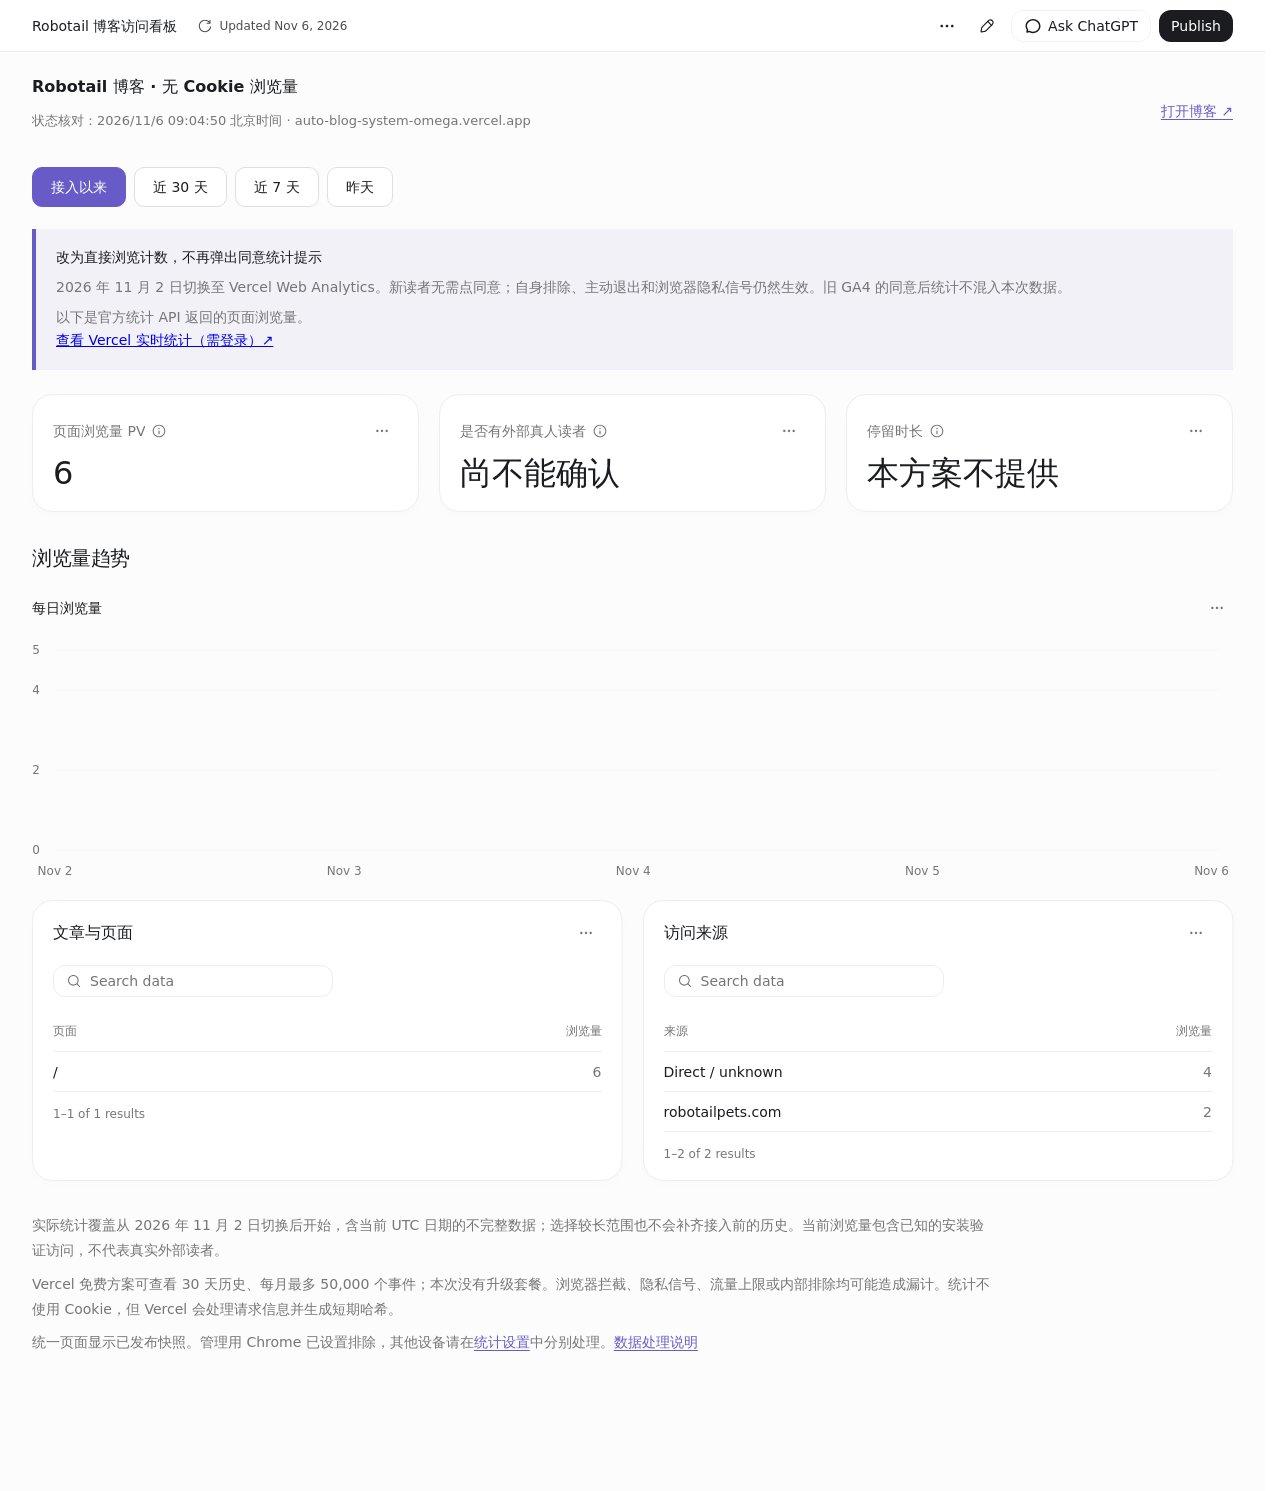
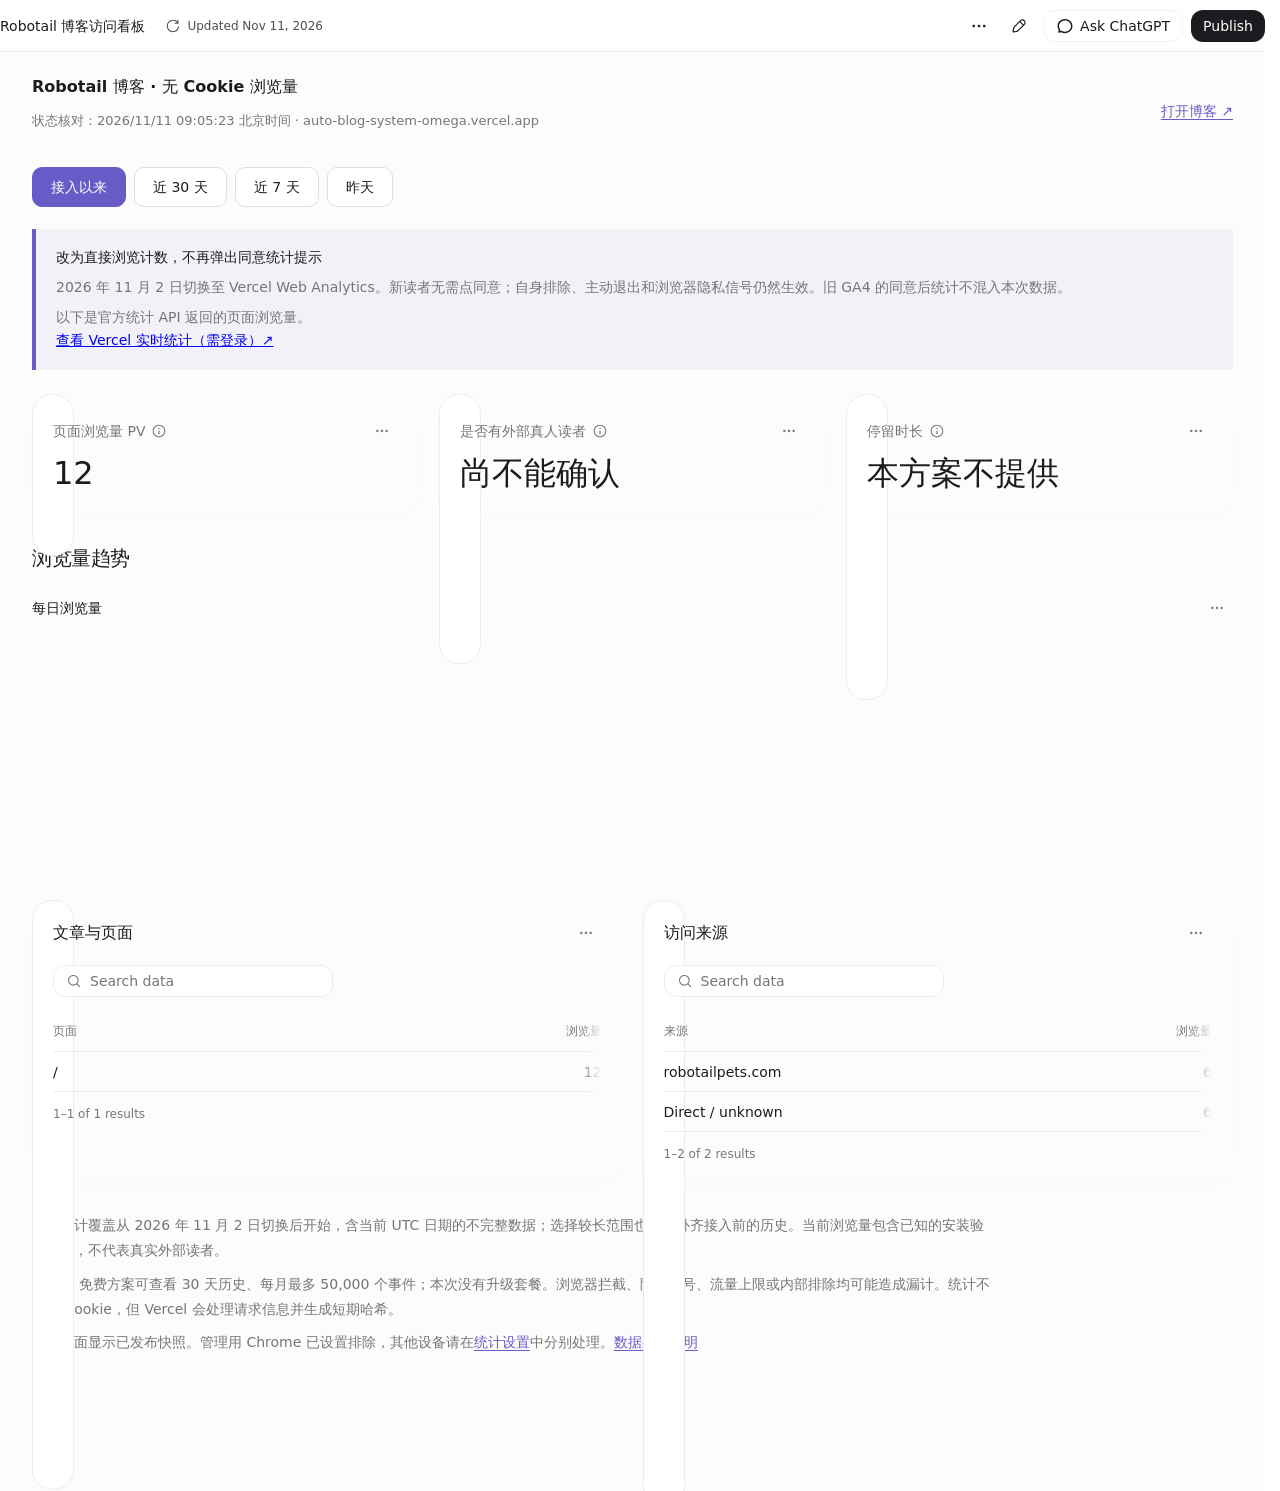
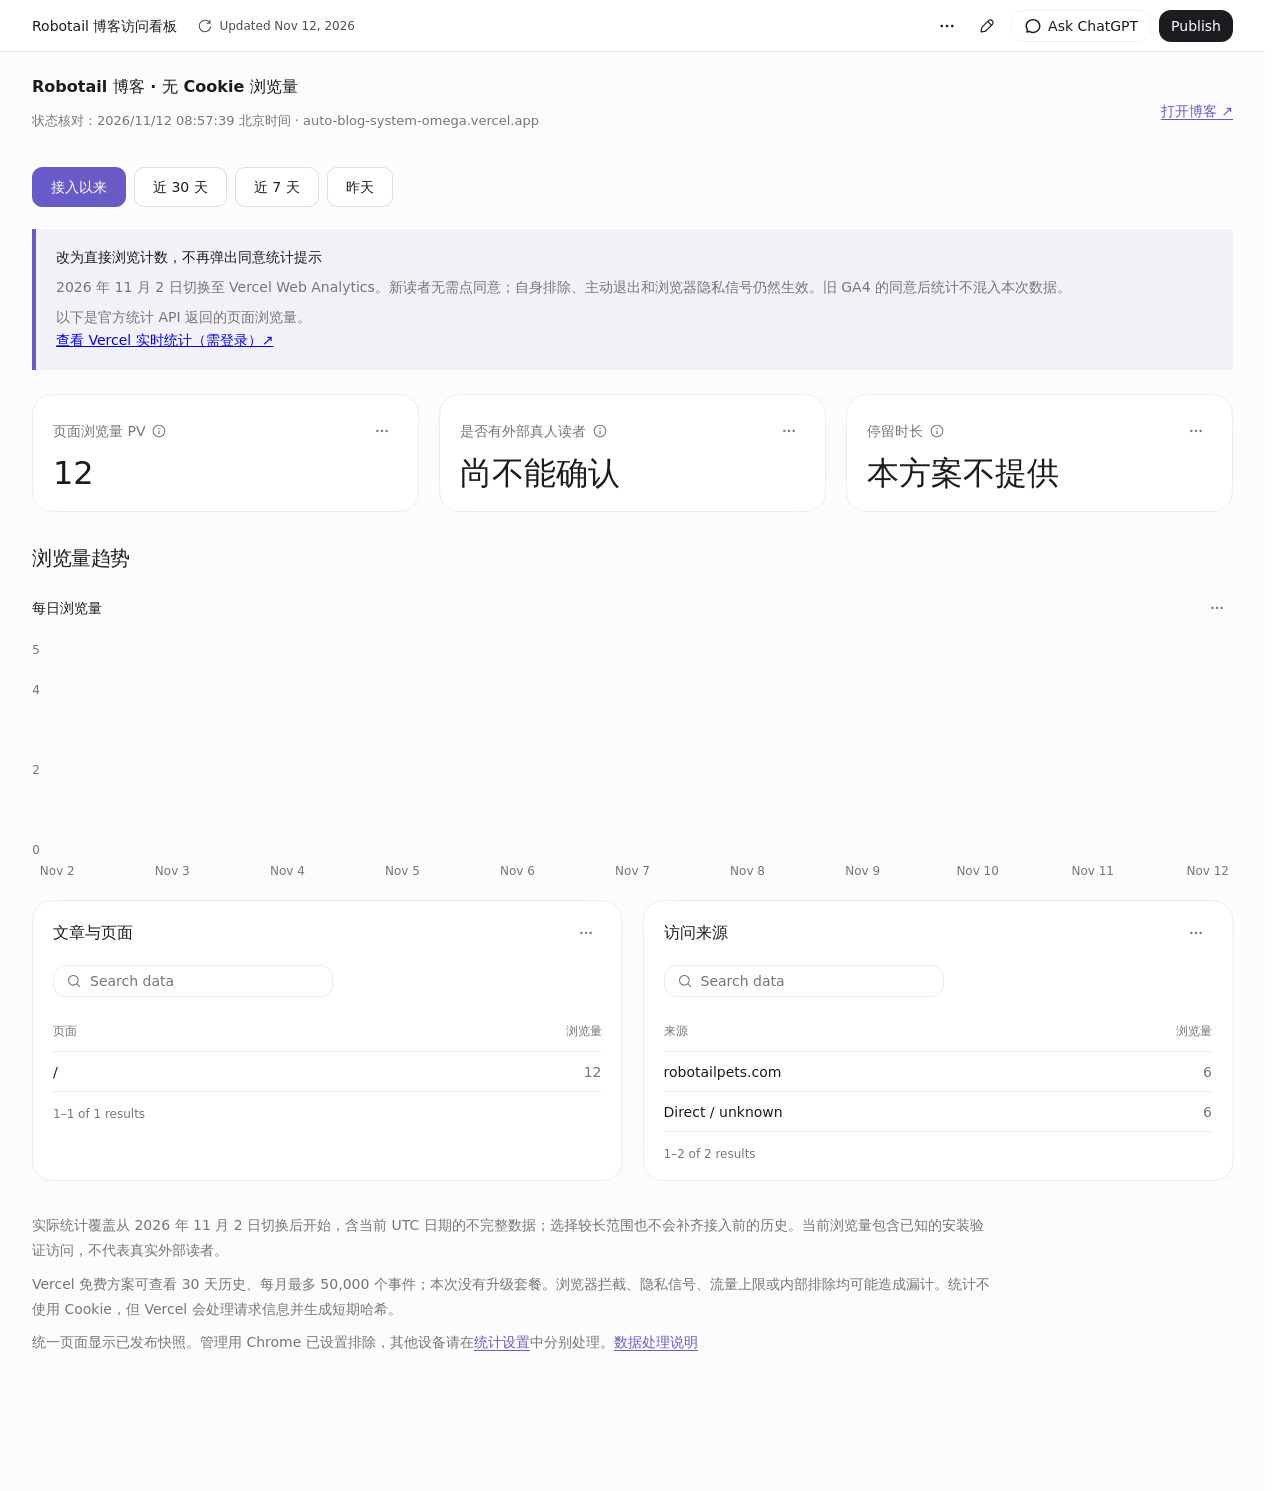
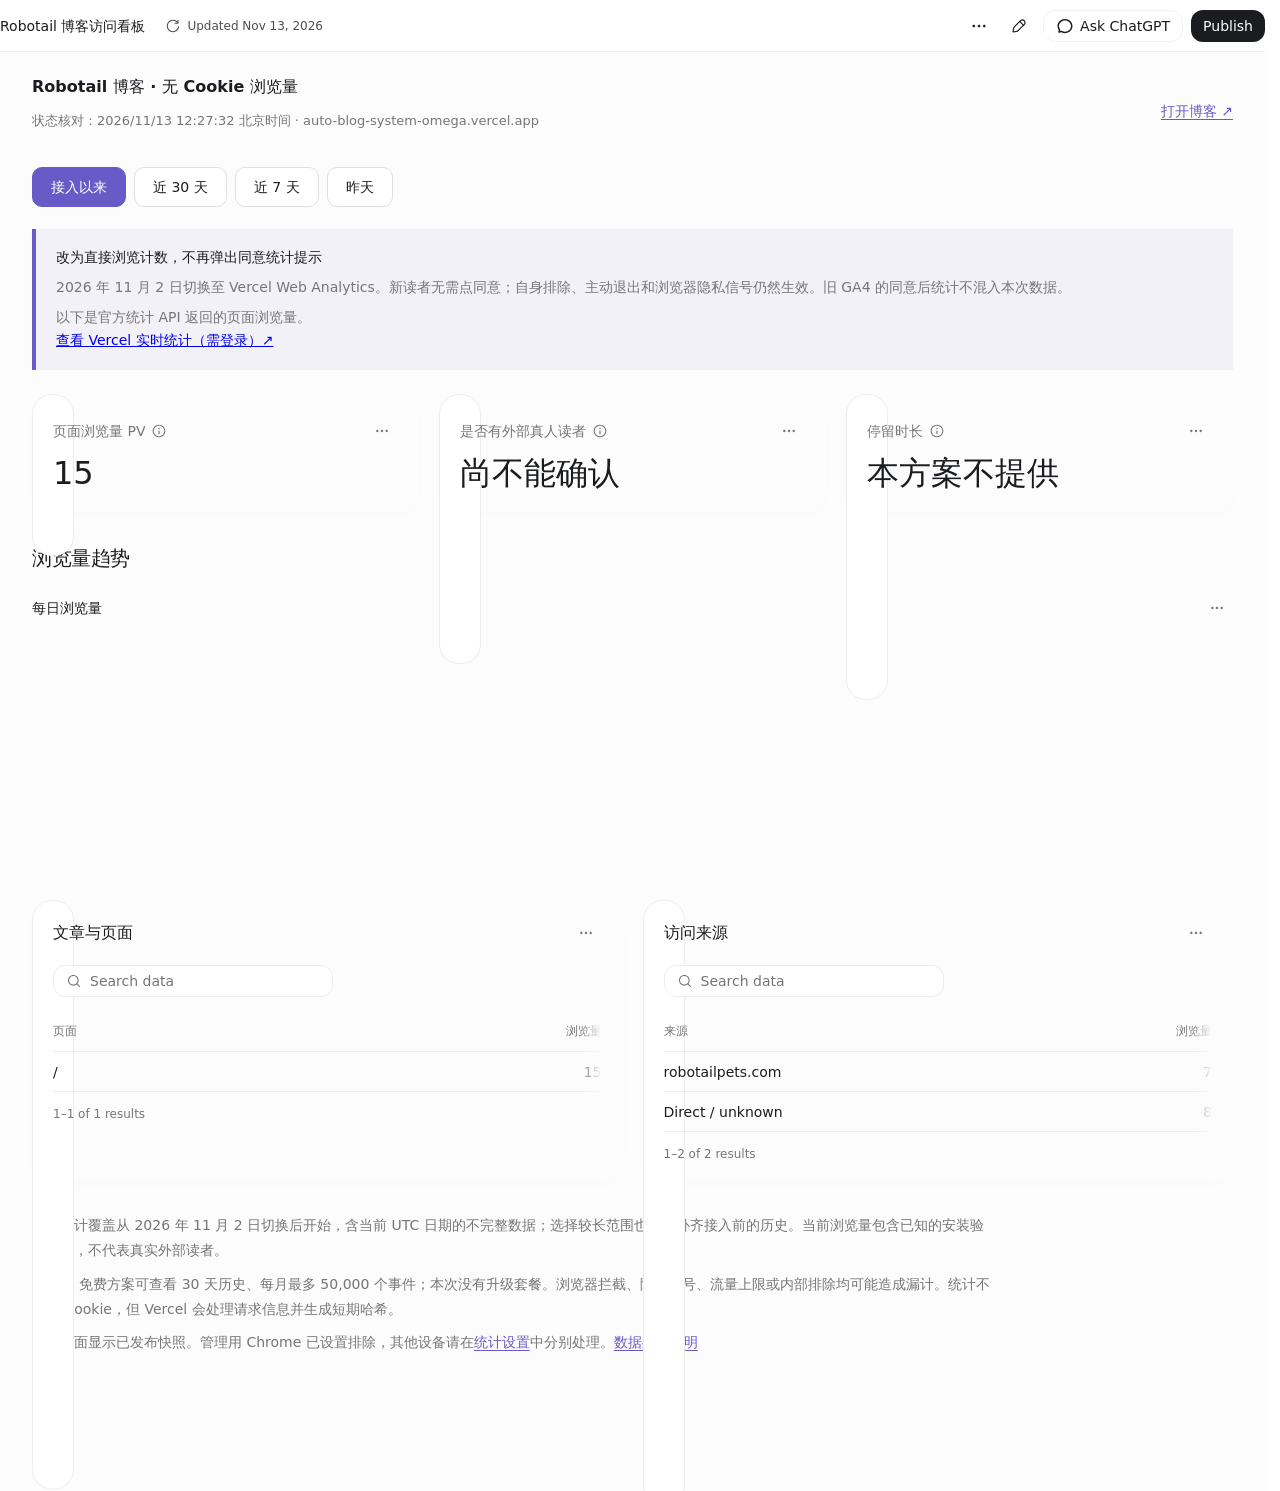
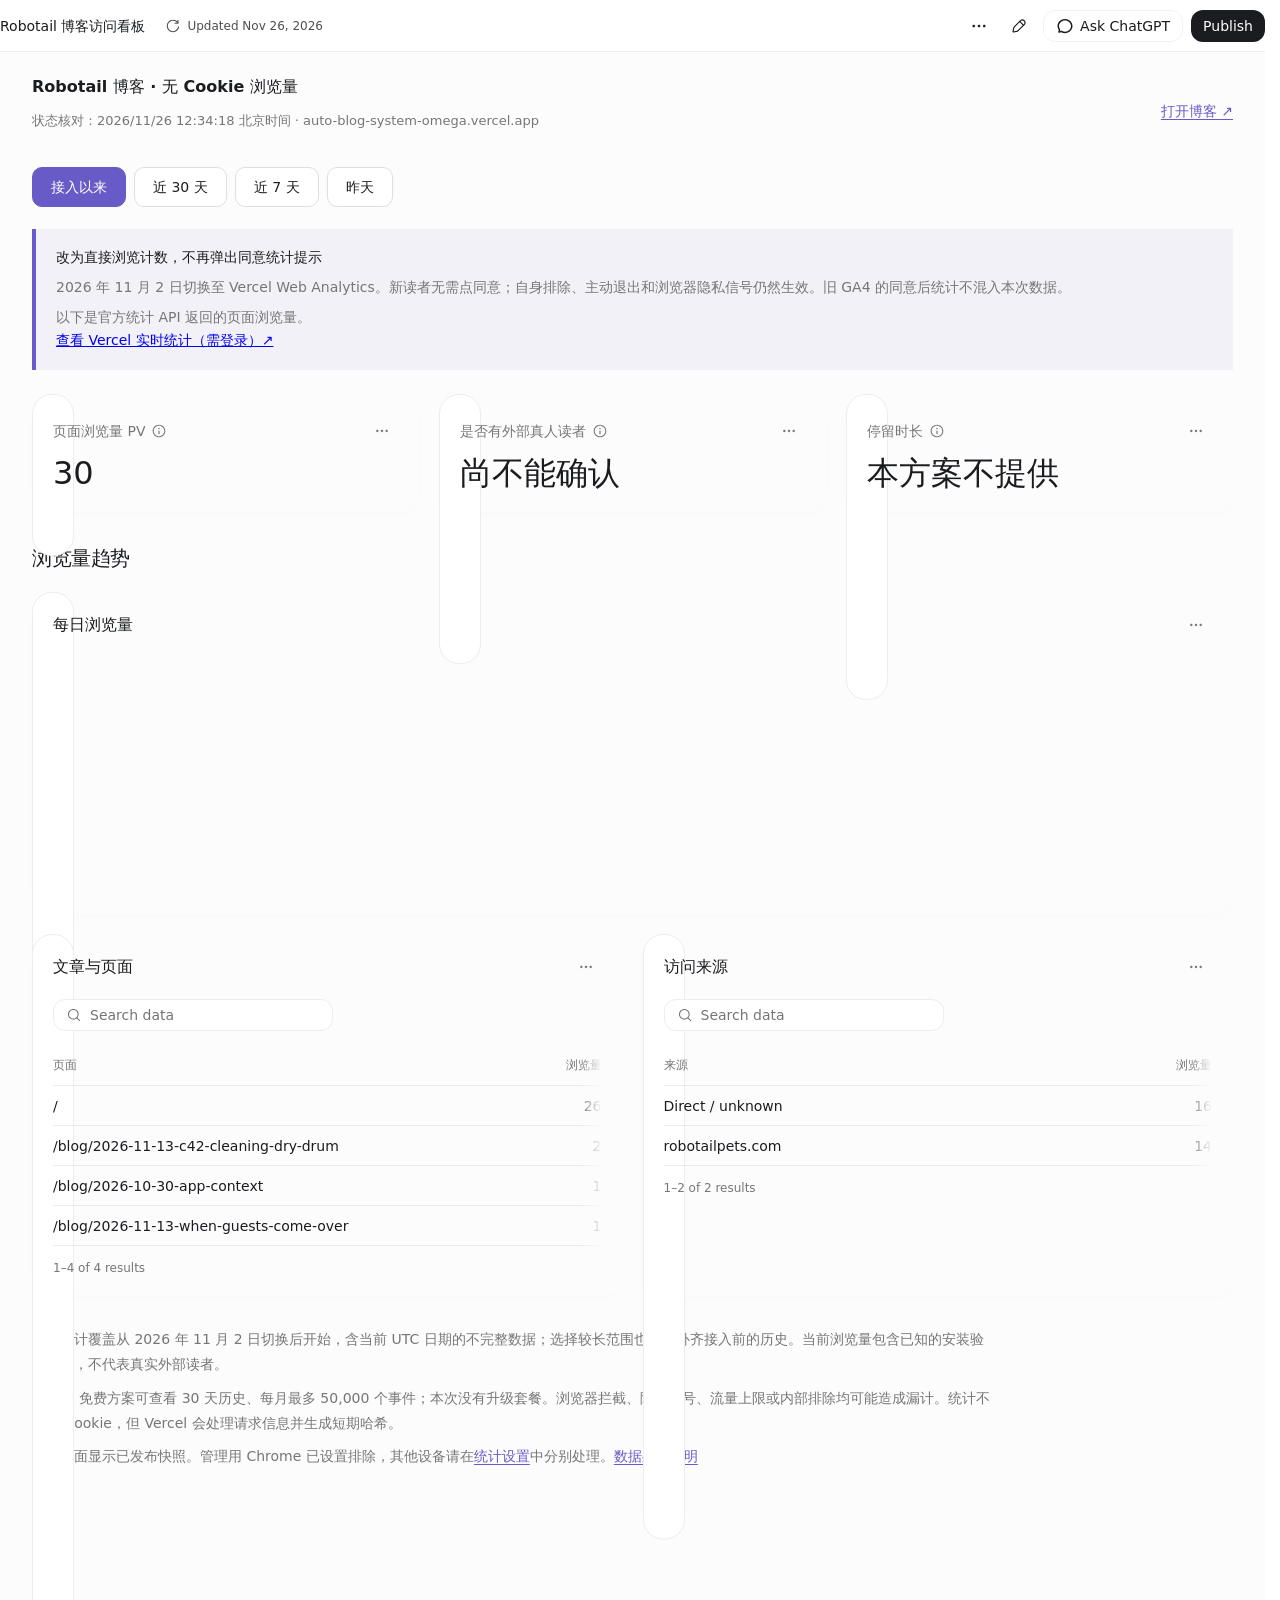
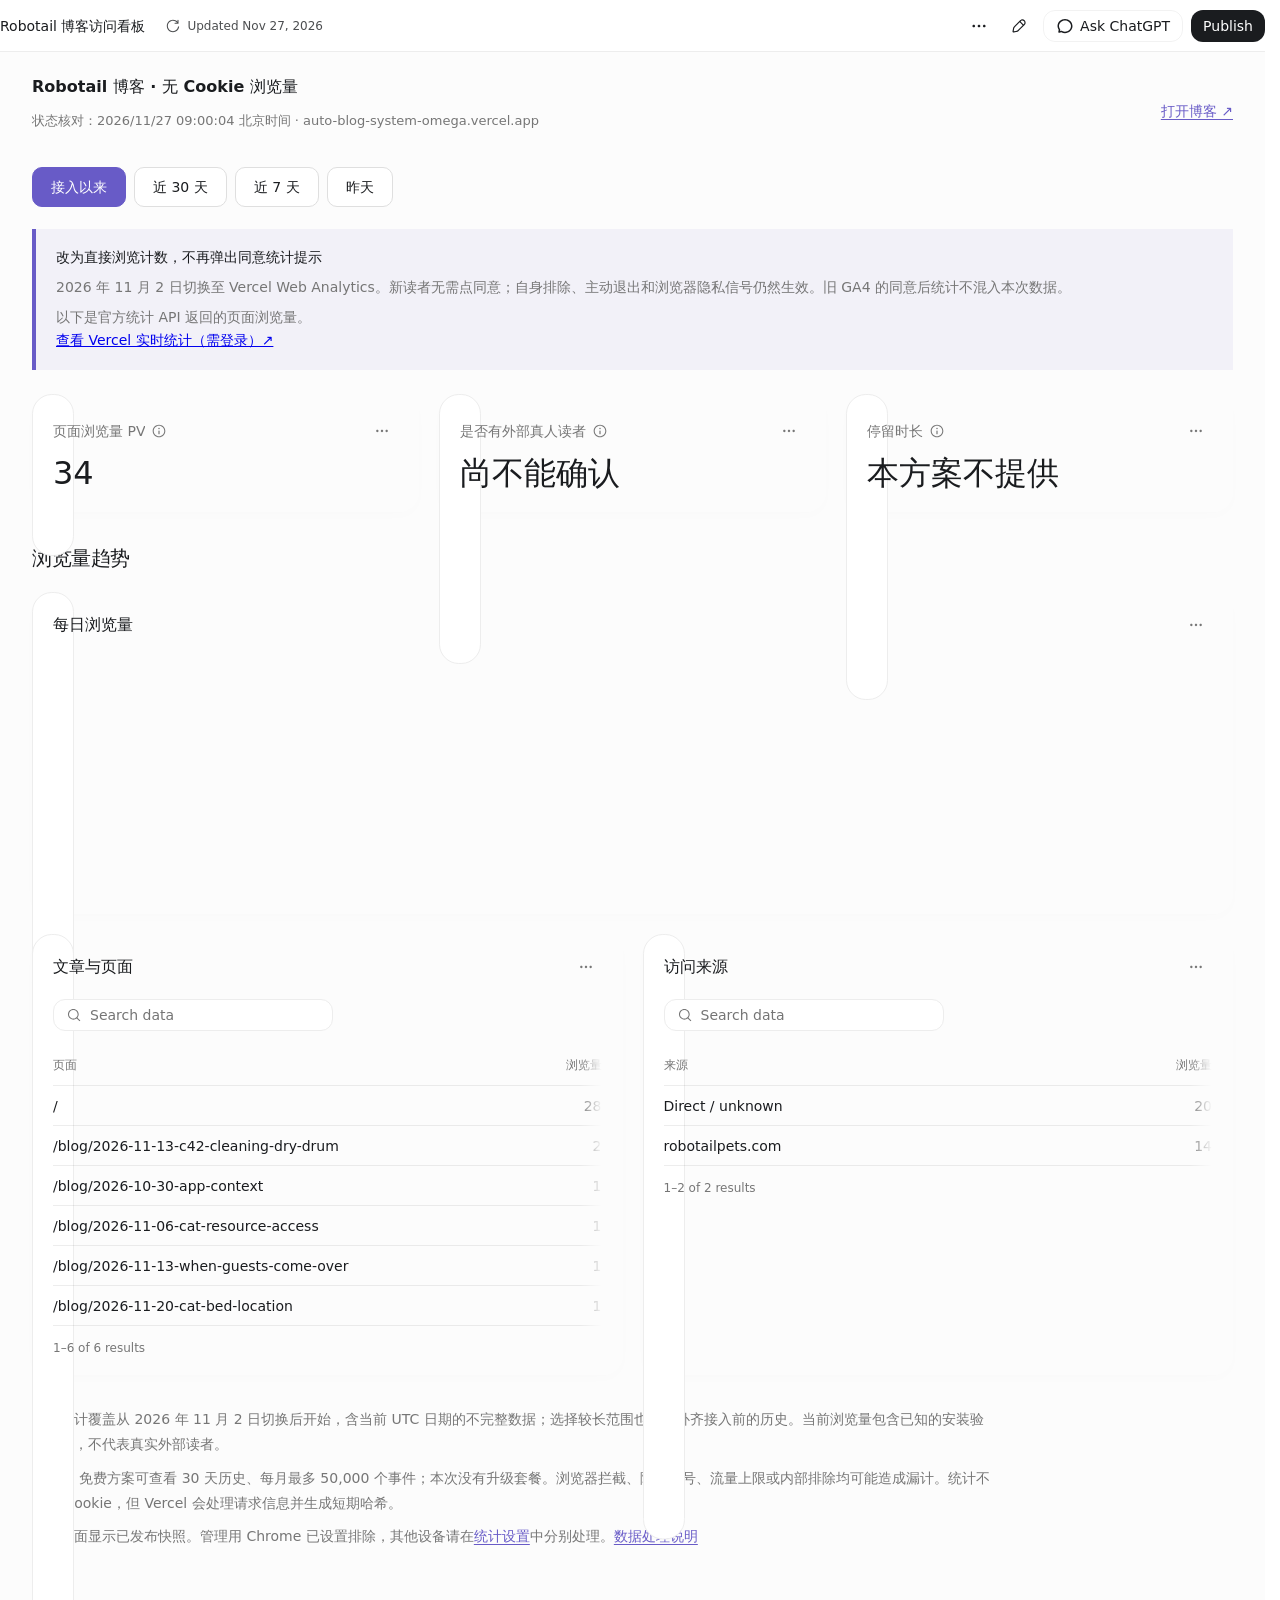
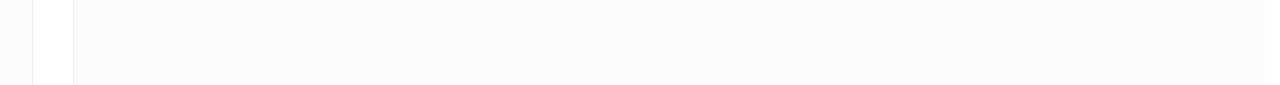
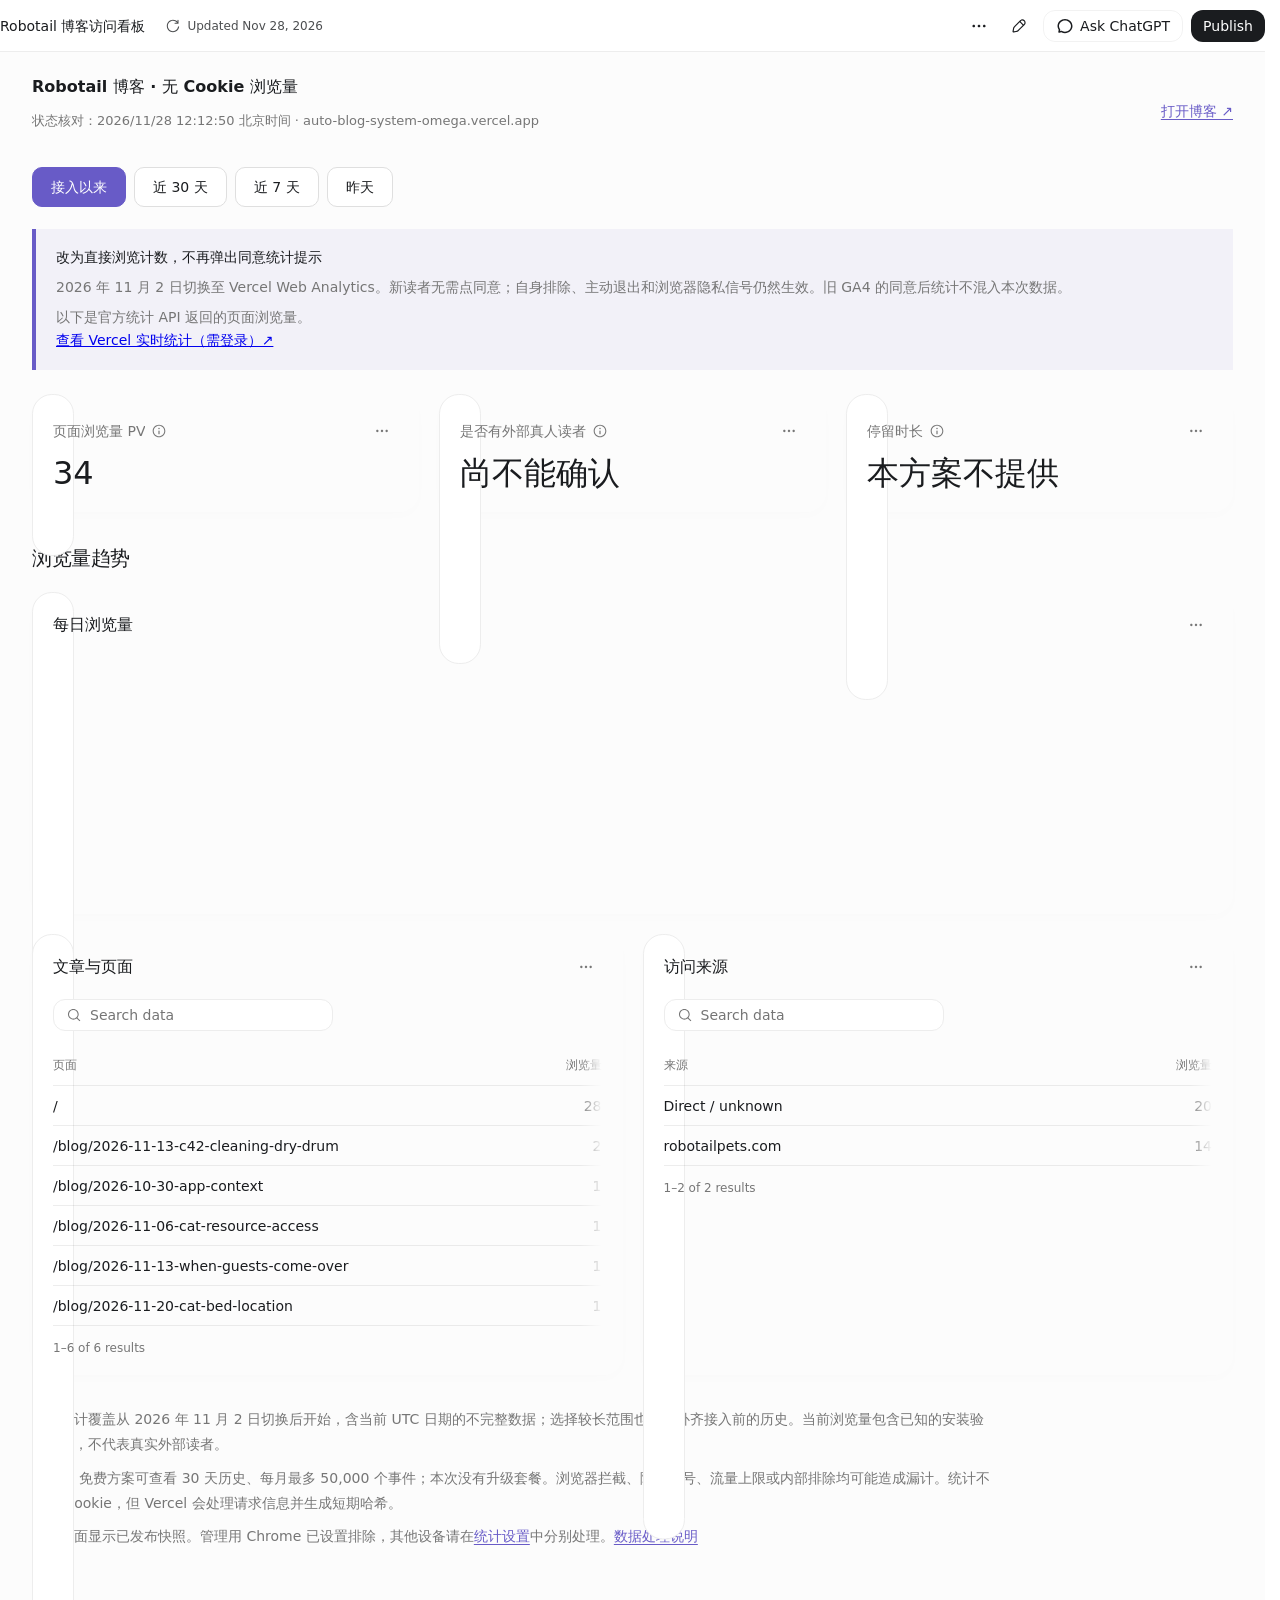
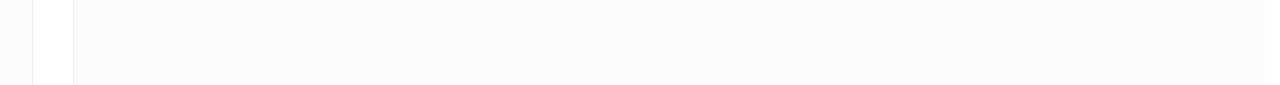
